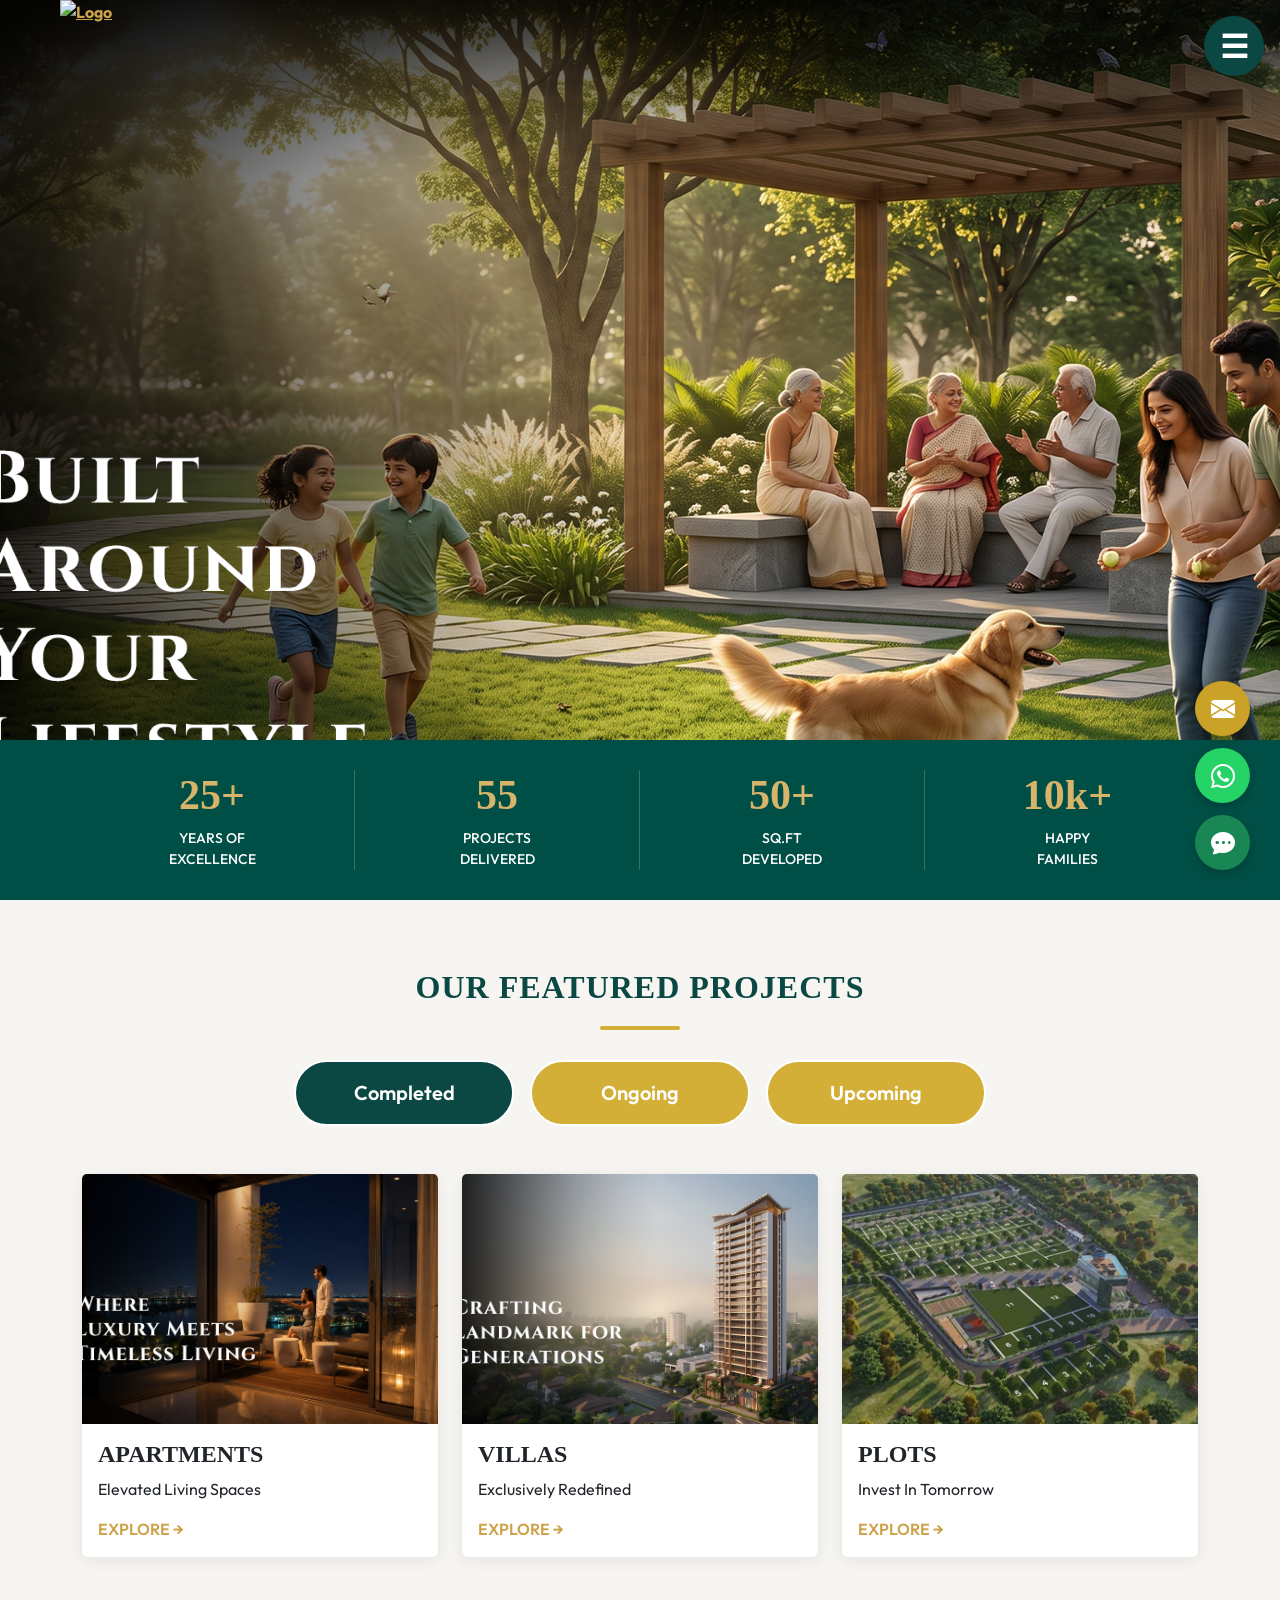
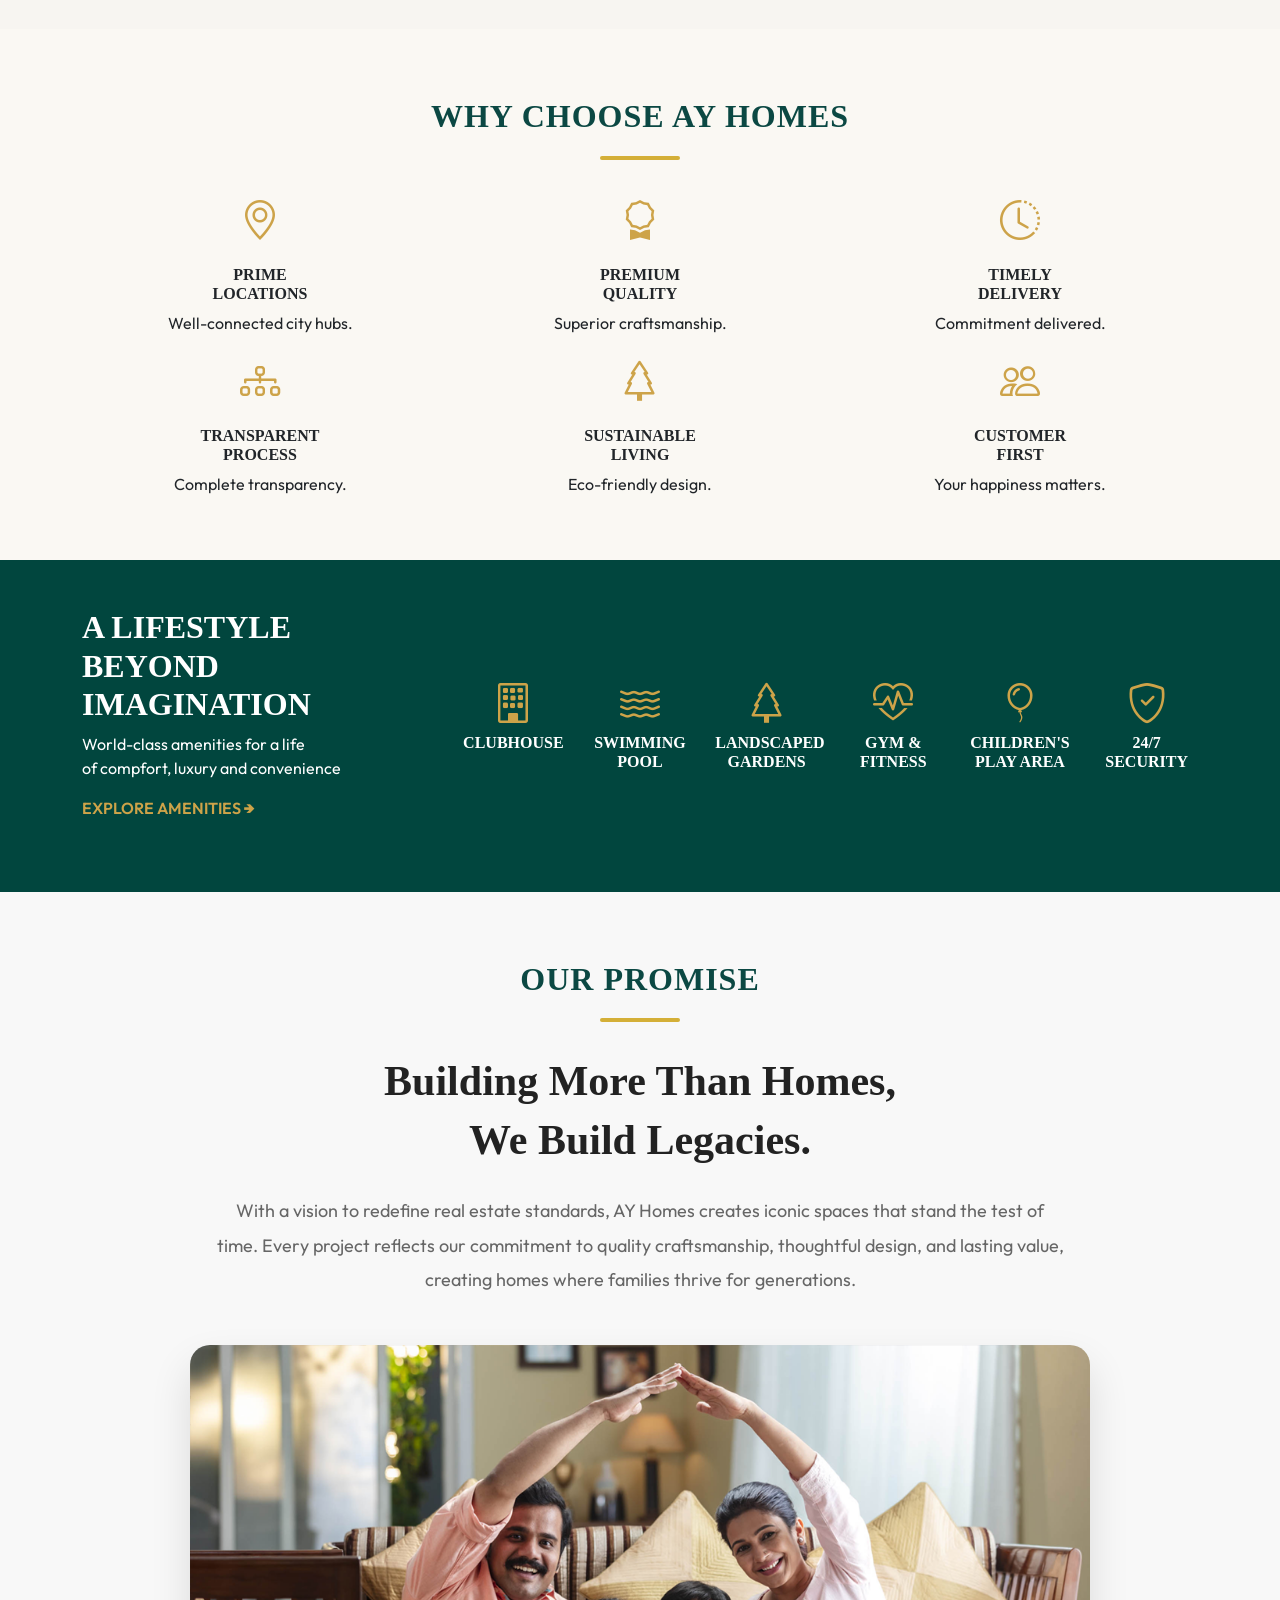
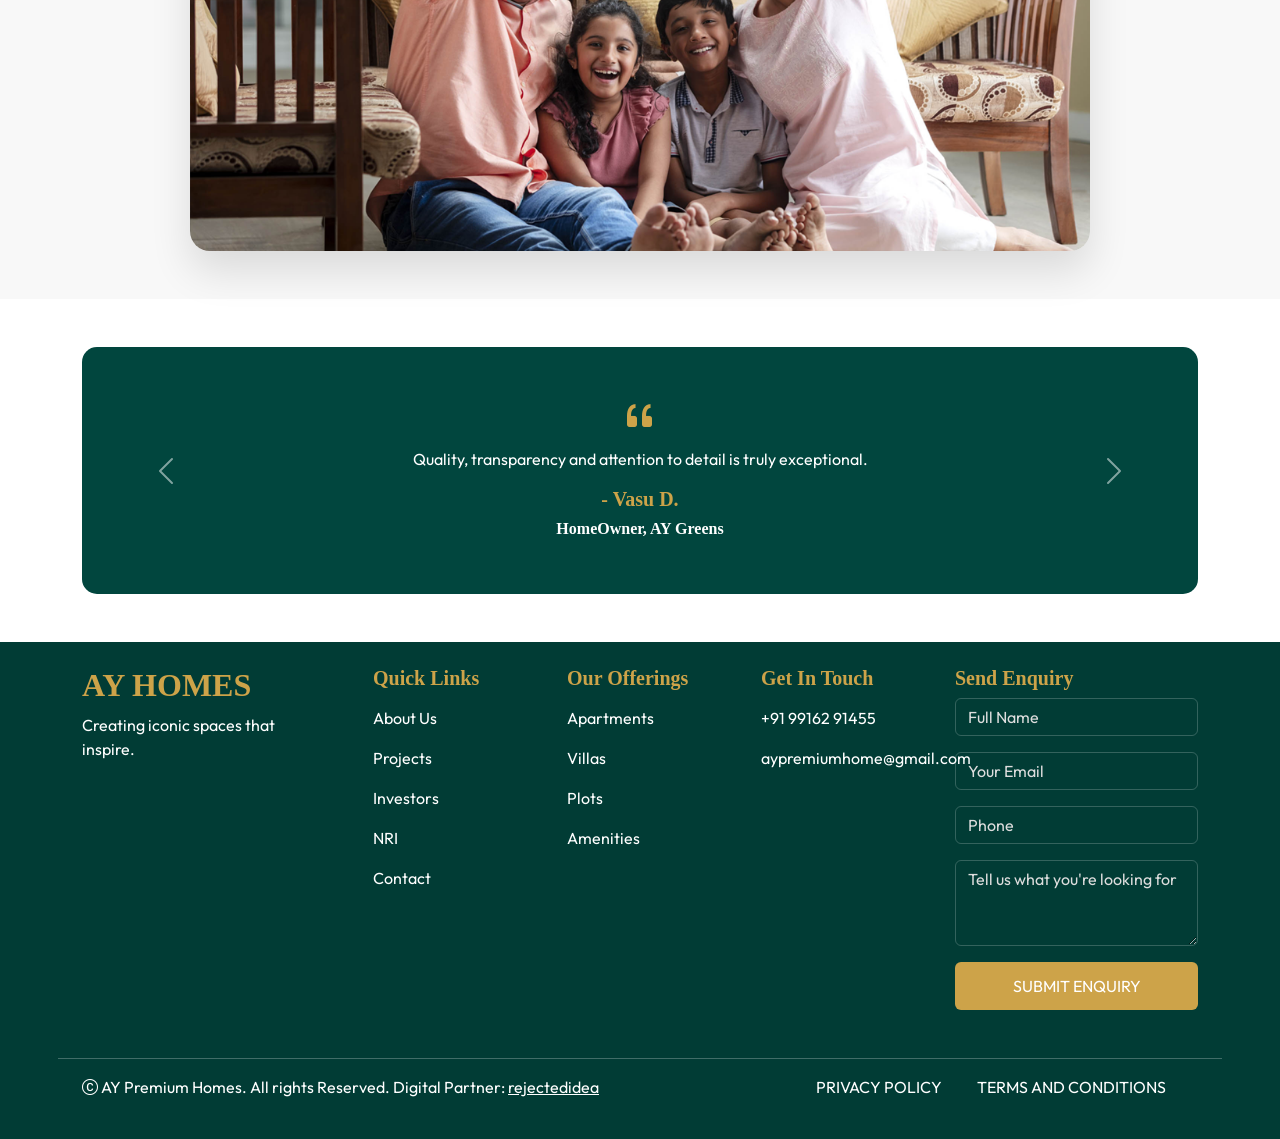
==== index.html @ 7924d399 "image has updated to all the page" ====
<!doctype html>
<html lang="en">

<head>
  <meta charset="UTF-8" />
  <meta name="viewport" content="width=device-width, initial-scale=1.0" />
  <title>Real Estate Landing Page</title>


  <!-- Google Font -->
  <link rel="preconnect" href="https://fonts.googleapis.com">
  <link rel="preconnect" href="https://fonts.gstatic.com" crossorigin>
  <link href="https://fonts.googleapis.com/css2?family=Outfit:wght@100..900&display=swap" rel="stylesheet">

  <link href="assets/css/bootstrap.min.css" rel="stylesheet" />
  <link rel="stylesheet" href="assets/font/bootstrap-icons.css" />
  <link rel="stylesheet" href="assets/font/bootstrap-icons.min.css" />
  <!-- // for animation on scroll -->
  <link rel="stylesheet" href="assets/css/aos.css">
  <!-- // for font awesome icons -->
  <link rel="stylesheet" href="assets/css/all.min.css">
  <link rel="stylesheet" href="styles/style.css" />
</head>

<body>
  <div id="header"></div>

  <!-- Hero Section -->
  <section class="hero-section" data-aos="zoom-out">
    <div class="overlay"></div>

    <div class="container position-relative">
      <div class="row align-items-center min-vh-100">
        <div class="col-lg-6 text-content pt-5 pt-lg-7 pb-5 pb-lg-7">
          <!-- <h1 data-aos="zoom-in" data-aos-delay="100">
            CRAFTING<br />
            LANDMARKS<br />
            FOR <span>GENERATIONS</span>
          </h1> -->
          <!-- <div class="gold-line" data-aos="zoom-in" data-aos-delay="200"></div>

          <p class="mt-4 fw-semibold" data-aos="zoom-in" data-aos-delay="200">
            Premium homes. Prime locations.<br />
            Thoughtful design. Timeless value.
          </p> -->

          <!-- <a href="./projects.html" class="btn explore-btn mt-3 mb-5" data-aos="zoom-in" data-aos-delay="300">
            EXPLORE PROJECTS <span class="fw-bolder"> → </span>
          </a> -->
        </div>

        <div class="col-lg-6"></div>
      </div>
    </div>

    <!-- Stats -->
    <div class="stats-bar">
      <div class="container">
        <div class="row text-center">
          <div class="col-md-3 stat-item">
            <h2 class="counter" data-target="25">0</h2>
            <p>YEARS OF <br />EXCELLENCE</p>
          </div>

          <div class="col-md-3 stat-item">
            <h2 class="counter" data-target="150">0</h2>
            <p>
              PROJECTS <br />
              DELIVERED
            </p>
          </div>

          <div class="col-md-3 stat-item">
            <h2 class="counter" data-target="50">0</h2>
            <p>
              SQ.FT <br />
              DEVELOPED
            </p>
          </div>

          <div class="col-md-3 stat-item">
            <h2 class="counter" data-target="10">0</h2>
            <p>
              HAPPY <br />
              FAMILIES
            </p>
          </div>
        </div>
      </div>
    </div>
  </section>

  <!-- Featured Projects -->

  <section class="py-5 discover-projects" data-aos="fade-up">
    <div class="container">
      <div class="text-center">
        <h2 class="section-title">OUR FEATURED PROJECTS</h2>
        <div class="title-line"></div>
        <!-- <a href="#" class="gold-link">VIEW ALL PROJECTS →</a> -->
      </div>

      <div class="row g-4">
        <div class="container my-4">
          <!-- Tab Buttons -->
          <ul class="nav nav-pills justify-content-center gap-3 mb-5">
            <li class="nav-item">
              <button class="nav-link active btn-lg px-5 py-3" data-bs-toggle="pill" data-bs-target="#completed">
                Completed
              </button>
            </li>

            <li class="nav-item">
              <button class="nav-link btn-lg px-5 py-3" data-bs-toggle="pill" data-bs-target="#ongoing">
                Ongoing
              </button>
            </li>

            <li class="nav-item">
              <button class="nav-link btn-lg px-5 py-3" data-bs-toggle="pill" data-bs-target="#upcoming">
                Upcoming
              </button>
            </li>
          </ul>

          <!-- Tab Content -->
          <div class="tab-content">
            <div class="tab-pane fade show active" id="completed">
              <div class="row g-4">
                <div class="col-lg-4">
                  <div class="card project-card h-100" data-aos="zoom-in">
                    <img src="./images/HomePageSection/Banner_1.png" class="card-img-top" />
                    <div class="card-body">
                      <h4>APARTMENTS</h4>
                      <p>Elevated Living Spaces</p>
                      <a href="./projects.html">EXPLORE →</a>
                    </div>
                  </div>
                </div>

                <div class="col-lg-4">
                  <div class="card project-card h-100" data-aos="zoom-in">
                    <img src="./images/HomePageSection/Banner_3.png" class="card-img-top" />
                    <div class="card-body">
                      <h4>VILLAS</h4>
                      <p>Exclusively Redefined</p>
                      <a href="./projects.html">EXPLORE →</a>
                    </div>
                  </div>
                </div>

                <div class="col-lg-4">
                  <div class="card project-card h-100" data-aos="zoom-in">
                    <img src="./images/HomePageSection/Plot Section.png" class="card-img-top" />
                    <div class="card-body">
                      <h4>PLOTS</h4>
                      <p>Invest In Tomorrow</p>
                      <a href="./projects.html">EXPLORE →</a>
                    </div>
                  </div>
                </div>
              </div>
            </div>

            <div class="tab-pane fade" id="ongoing">
              <div class="row g-4">
                <div class="col-lg-4">
                  <div class="card project-card h-100" data-aos="zoom-in">
                    <img src="./images/HomePageSection/Banner_1.png" class="card-img-top" />
                    <div class="card-body">
                      <h4>APARTMENTS</h4>
                      <p>Elevated Living Spaces</p>
                      <a href="#">EXPLORE →</a>
                    </div>
                  </div>
                </div>

                <div class="col-lg-4">
                  <div class="card project-card h-100" data-aos="zoom-in">
                    <img src="./images/HomePageSection/Banner_3.png" class="card-img-top" />
                    <div class="card-body">
                      <h4>VILLAS</h4>
                      <p>Exclusively Redefined</p>
                      <a href="#">EXPLORE →</a>
                    </div>
                  </div>
                </div>

                <div class="col-lg-4">
                  <div class="card project-card h-100" data-aos="zoom-in">
                    <img src="./images/HomePageSection/Plot Section.png" class="card-img-top" />
                    <div class="card-body">
                      <h4>PLOTS</h4>
                      <p>Invest In Tomorrow</p>
                      <a href="#">EXPLORE →</a>
                    </div>
                  </div>
                </div>
              </div>
            </div>

            <div class="tab-pane fade" id="upcoming">
              <div class="row g-4">
                <div class="col-lg-4">
                  <div class="card project-card h-100" data-aos="zoom-in">
                    <img src="./images/HomePageSection/Banner_1.png" class="card-img-top" />
                    <div class="card-body">
                      <h4>APARTMENTS</h4>
                      <p>Elevated Living Spaces</p>
                      <a href="#">EXPLORE →</a>
                    </div>
                  </div>
                </div>

                <div class="col-lg-4">
                  <div class="card project-card h-100" data-aos="zoom-in">
                    <img src="./images/HomePageSection/Banner_3.png" class="card-img-top" />
                    <div class="card-body">
                      <h4>VILLAS</h4>
                      <p>Exclusively Redefined</p>
                      <a href="#">EXPLORE →</a>
                    </div>
                  </div>
                </div>

                <div class="col-lg-4">
                  <div class="card project-card h-100" data-aos="zoom-in">
                    <img src="./images/HomePageSection/Plot Section.png" class="card-img-top" />
                    <div class="card-body">
                      <h4>PLOTS</h4>
                      <p>Invest In Tomorrow</p>
                      <a href="#">EXPLORE →</a>
                    </div>
                  </div>
                </div>
              </div>
            </div>
          </div>
        </div>
      </div>
    </div>
  </section>

  <!-- Why Choose -->

  <section class="why-section py-5" data-aos="fade-up">
    <div class="container">
      <h2 class="text-center section-title">WHY CHOOSE AY HOMES
        <!-- <span class="fw-bolder gold"> → </span> -->
        <!-- <span class="fw-bolder gold"> ← </span> -->
      </h2>
      <div class="title-line"></div>
      <div class="row text-center" data-aos="fade-up" data-aos-delay="100">
        <div class="col-lg-4 col-md-6 col-8">
          <i class="bi bi-geo-alt fs-1 gold"></i>
          <h6>
            PRIME <br />
            LOCATIONS
          </h6>
          <p>Well-connected city hubs.</p>
        </div>

        <div class="col-lg-4 col-md-6 col-8">
          <i class="bi bi-award fs-1 gold"></i>
          <h6>
            PREMIUM <br />
            QUALITY
          </h6>
          <p>Superior craftsmanship.</p>
        </div>

        <div class="col-lg-4 col-md-6 col-8">
          <i class="bi bi-clock-history fs-1 gold"></i>
          <h6>
            TIMELY <br />
            DELIVERY
          </h6>
          <p>Commitment delivered.</p>
        </div>


      </div>
      <div class="row text-center" data-aos="fade-up" data-aos-delay="200">
        <div class="col-lg-4 col-md-6 col-8">
          <i class="bi bi-diagram-3 fs-1 gold"></i>
          <h6>
            TRANSPARENT <br />
            PROCESS
          </h6>
          <p>Complete transparency.</p>
        </div>

        <div class="col-lg-4 col-md-6 col-8" data-aos="fade-up" data-aos-delay="400">
          <i class="bi bi-tree fs-1 gold"></i>
          <h6>
            SUSTAINABLE <br />
            LIVING
          </h6>
          <p>Eco-friendly design.</p>
        </div>

        <div class="col-lg-4 col-md-6 col-8" data-aos="fade-up" data-aos-delay="500">
          <i class="bi bi-people fs-1 gold"></i>
          <h6>
            CUSTOMER <br />
            FIRST
          </h6>
          <p>Your happiness matters.</p>
        </div>
      </div>
    </div>
  </section>

  <!-- Amenities -->

  <section class="amenities-section py-5">
    <div class="container">
      <div class="row align-items-center">
        <div class="col-lg-4 mb-4" data-aos="fade-right">
          <h2>
            A LIFESTYLE <br />
            BEYOND IMAGINATION
          </h2>
          <p>
            World-class amenities for a life <br />
            of compfort, luxury and convenience
          </p>
          <a class="gold-link">
            EXPLORE AMENITIES <span class="fw-bolder gold"> → </span></a>
        </div>

        <div class="col-lg-8">
          <div class="row text-center gy-4">
            <div class="col-md-2" data-aos="fade-up">
              <i class="bi bi-building fs-1 gold"></i>
              <h6>CLUBHOUSE</h6>
            </div>

            <div class="col-md-2" data-aos="fade-up" data-aos-delay="100">
              <i class="bi bi-water fs-1 gold"></i>
              <h6>
                SWIMMING <br />
                POOL
              </h6>
            </div>

            <div class="col-md-2" data-aos="fade-up" data-aos-delay="200">
              <i class="bi bi-tree fs-1 gold"></i>
              <h6>
                LANDSCAPED <br />
                GARDENS
              </h6>
            </div>

            <div class="col-md-2" data-aos="fade-up" data-aos-delay="300">
              <i class="bi bi-heart-pulse fs-1 gold"></i>
              <h6>
                GYM & <br />
                FITNESS
              </h6>
            </div>

            <div class="col-md-2" data-aos="fade-up" data-aos-delay="400">
              <i class="bi bi-balloon fs-1 gold"></i>
              <h6>
                CHILDREN'S <br />
                PLAY AREA
              </h6>
            </div>

            <div class="col-md-2" data-aos="fade-up" data-aos-delay="500">
              <i class="bi bi-shield-check fs-1 gold"></i>
              <h6>
                24/7 <br />
                SECURITY
              </h6>
            </div>
          </div>
        </div>
      </div>
    </div>
  </section>


  <!-- OUR PROMISE -->
  <section class="our-promise py-5">
    <div class="container">

      <!-- Content -->
      <div class="promise-content text-center mb-5" data-aos="fade-up">

        <h2 class="section-title ">OUR PROMISE</h2>
        <div class="title-line"></div>
        <h6 class="promise-subtitle">
          Building More Than Homes,<br>
          We Build Legacies.
        </h6>

        <p class="promise-text">
          With a vision to redefine real estate standards, AY Homes creates
          iconic spaces that stand the test of time. Every project reflects
          our commitment to quality craftsmanship, thoughtful design, and
          lasting value, creating homes where families thrive for generations.
        </p>

      </div>

      <!-- Image -->
      <div class="text-center" data-aos="zoom-in">
        <img src="./images/HomePageSection/Building Promise.png" alt="Our Promise" class="img-fluid promise-img">
      </div>
    </div>
  </section>

  <!-- Testimonial  -->

  <section class="testimonial-section py-5" data-aos="fade-up">
    <div class="container">
      <div id="testimonialCarousel" class="carousel slide" data-bs-ride="carousel">
        <div class="carousel-inner">
          <!-- Testimonial 1 -->
          <div class="carousel-item active" data-aos="fade-up" data-aos-delay="100">
            <div class="testimonial-card text-center">
              <div class="quote">
                <i class="bi bi-quote fs-1 gold"></i>
              </div>

              <p>
                Quality, transparency and attention to detail is truly
                exceptional.
              </p>

              <h5 class="logo">- Vasu D.</h5>
              <h6 class="pb-2">HomeOwner, AY Greens</h6>
            </div>
          </div>

          <!-- Testimonial 2 -->
          <div class="carousel-item" data-aos="fade-up" data-aos-delay="100">
            <div class="testimonial-card text-center">
              <div class="quote">
                <i class="bi bi-quote fs-1 gold"></i>
              </div>

              <p>
                Quality, transparency and attention to detail is truly
                exceptional.
              </p>

              <h5 class="logo">- Dev V.</h5>
              <h6 class="pb-2">HomeOwner, AY Greens</h6>
            </div>
          </div>

          <!-- Testimonial 3 -->
          <div class="carousel-item" data-aos="fade-up" data-aos-delay="200">
            <div class="testimonial-card text-center">
              <div class="quote">
                <i class="bi bi-quote fs-1 gold"></i>
              </div>

              <p>
                Quality, transparency and attention to detail is truly
                exceptional.
              </p>

              <h5 class="logo">- Ramesh S.</h5>
              <h6 class="pb-2">HomeOwner, AY Greens</h6>
            </div>
          </div>
        </div>

        <!-- Previous -->
        <button class="carousel-control-prev" type="button" data-bs-target="#testimonialCarousel" data-bs-slide="prev">
          <span class="carousel-control-prev-icon"></span>
        </button>

        <!-- Next -->
        <button class="carousel-control-next" type="button" data-bs-target="#testimonialCarousel" data-bs-slide="next">
          <span class="carousel-control-next-icon"></span>
        </button>
      </div>
    </div>
  </section>

  <div class="floating-buttons">
    <!-- Enquiry -->
    <a href="#enquiry" class="float-btn enquiry-btn enquiry-floating" title="Enquiry" data-bs-toggle="modal"
      data-bs-target="#enquiryModal">
      <i class="bi bi-envelope-fill"></i>
    </a>

    <!-- WhatsApp -->
    <a href="https://wa.me/919916291455" target="_blank" class="float-btn whatsapp-btn" title="WhatsApp">
      <i class="bi bi-whatsapp"></i>
    </a>

    <!-- Chatbot -->
    <a href="#" class="float-btn chatbot-btn" title="Chat">
      <i class="bi bi-chat-dots-fill"></i>
    </a>
  </div>

  <div id="footer"></div>

  <!-- enquiry modal -->

  <div class="modal fade" id="enquiryModal" tabindex="-1">
    <div class="modal-dialog modal-lg modal-dialog-centered">
      <div class="modal-content enquiry-modal">

        <button type="button" class="custom-close-btn" data-bs-dismiss="modal" aria-label="Close">
          <i class="bi bi-x-lg"></i>
        </button>
        <div class="row g-0">

          <!-- Left -->
          <div class="col-lg-5 enquiry-left">

            <span class="mini-title">AY HOMES</span>

            <h2>
              Let's Build
              <span>Your Dream Home</span>
            </h2>

            <p>
              Share your requirements and our property advisor
              will connect with you within 24 hours.
            </p>

            <img src="./images/ourPromise.png" class="img-fluid mt-4">

          </div>

          <!-- Right -->
          <div class="col-lg-7 p-5">

            <h3 class="mb-4">
              Schedule a Free Consultation
            </h3>

            <form id="contactForm">

              <div class="mb-3">
                <input type="text" class="form-control custom-input" id="name" placeholder="Full Name">
                <span id="nameError"></span>
              </div>

              <div class="mb-3">
                <input type="tel" class="form-control custom-input" id="phone" placeholder="Phone Number">
                 <span id="phoneError"></span>
              </div>

              <div class="mb-3">
                <input type="email" class="form-control custom-input" id="email" placeholder="Email Address">
                <span id="emailError"></span>
              </div>

              <div class="mb-4">
                <textarea class="form-control custom-input" rows="4" id="message"
                  placeholder="Tell us what you're looking for"></textarea>
                   <span id="messageError"></span>
              </div>

              <button type="submit" class="btn enquiry-btn w-100">
                SUBMIT ENQUIRY →
              </button>

            </form>

          </div>

        </div>

      </div>
    </div>
  </div>


  <!-- <div class="modal fade" id="enquiryModal" tabindex="-1">
    <div class="modal-dialog modal-dialog-centered">
      <div class="modal-content">
        <div class="modal-header">
          <h5 class="modal-title">Enquiry Now</h5>
          <button type="button" class="btn-close" data-bs-dismiss="modal"></button>
        </div>

        <div class="modal-body">
          <form>
            <div class="mb-3">
              <input type="text" class="form-control" placeholder="Your Name" required />
            </div>

            <div class="mb-3">
              <input type="tel" class="form-control" placeholder="Phone Number" required />
            </div>

            <div class="mb-3">
              <input type="email" class="form-control" placeholder="Email Address" />
            </div>

            <div class="mb-3">
              <textarea class="form-control" rows="4" placeholder="Message"></textarea>
            </div>

            <button type="submit" class="btn btn-warning w-100">
              Submit Enquiry
            </button>
          </form>
        </div>
      </div>
    </div>
  </div> -->
  <script src="./assets/js/email.min.js"></script>
  <script>
    emailjs.init({
            publicKey: "ZMs-kSlP03NOGmLoX"
        });
  </script>

  <script src="./js/index.js"></script>
  <script src="assets/js/aos.js"></script>
  <script>
    AOS.init({
      duration: 1200,
      easing: 'ease-in-out',
      once: false,
      mirror: true
    });
  </script>
  <script type="module" src="assets/js/countUp.min.js"></script>
  <script src="assets/js/bootstrap.bundle.min.js"></script>
</body>

</html>
---- styles/style.css ----
html {
    scroll-behavior: smooth;
}
* {
    margin: 0;
    padding: 0;
    box-sizing: border-box;
}

body {
    animation: pageLoad 1s ease-in-out;
    /* font-family: cinzel; */
    font-family: "Outfit", sans-serif;
    overflow-x: hidden;
}

h1, h2, h3, h4, h5, h6 {
    font-family: "Cinzel", serif;
    font-weight: 600;
}

/* fade up animation for full pages */

/* Fixed Transparent Header */
        .custom-header{
             position: fixed;
    top: 0;
    left: 0;
    width: 100%;
    z-index: 1055;

    display: flex;
    justify-content: space-between;
    align-items: center;

    padding: 0px 60px;
    background: linear-gradient(
        to bottom,
        rgba(0,0,0,0.45),
        rgba(0,0,0,0.15),
        transparent
    );

    transition: all .4s ease;

    /* Glass transparent background */
    /* background: rgba(11, 72, 67, 0.25);
    backdrop-filter: blur(10px);
    -webkit-backdrop-filter: blur(10px);

    border-bottom: 1px solid rgba(255,255,255,0.15);
    transition: all .3s ease; */
        }

        /* After Scrolling */
.custom-header.scrolled{
     background: rgba(11,72,67,.88);
    backdrop-filter: blur(12px);
     /* background: rgba(255,255,255,0.88);
    backdrop-filter: blur(12px); */
    -webkit-backdrop-filter: blur(12px);
    box-shadow: 0 10px 30px rgba(0,0,0,.08);
}

        /* Logo */
        .logo img{
             height: 120px;   /* Increase to 100px if needed */
    width: auto;
    display: block;
    filter: drop-shadow(0 4px 10px rgba(0,0,0,.45));
        }

/* nav button */
.offcanvas{
    background: #0B4843; 
    z-index: 1065 !important;
}
.menu-circle {
  width: 60px;
  height: 60px;
  border: none;
  border-radius: 50%;
  background: #0B4843;
  color: #fff;
  font-size: 32px;
  font-weight: bold;
  cursor: pointer;
  position: fixed;
  top: 20px;
  right: 20px;
  z-index: 2000; /* stays above offcanvas */
}

.custom-header.scrolled .menu-circle{
    background: rgba(255,255,255,.15);
    border: 2px solid #fff;
    color: #fff;
}

.custom-header.scrolled .menu-circle:hover{
    background: #0B4843;
    border-color: #0B4843;
}

/* .custom-header.scrolled .menu-circle{
    background: rgba(255,255,255,.2);
    color: #fff;
    border: 2px solid #fff;
} */

.menu-link {
  color: white;
  text-decoration: none;
  display: block;
  padding: 12px 0;
  font-size: 18px;
}

.menu-link:hover{
    color: #ffd700;
}

/* completed, ongoing tab buttons */
.nav-pills .nav-link {
    background: #d4af37;
    color: #fff;
    border-radius: 50px;
    border: 2px solid #fff;
    font-size: 20px;
    font-weight: 600;
    padding: 15px 40px;
    min-width: 220px;
    text-align: center;
    transition: all 0.3s ease;
}

.nav-pills .nav-link.active {
    background: #0B4843;
    color: #fff;
    border-color: #fff;
}

.nav-pills .nav-link:hover {
    background: #0B4843;
    color: #fff;
}

/* Navbar */
.custom-navbar {
    position: absolute;
    width: 100%;
    z-index: 1000;
    padding-top: 20px;
}

.navbar-nav .nav-link {
    color: #222;
    font-weight: 600;
    font-size: 14px;
    margin: 0 10px;
}

 .enquiry-btn {
    background: #caab3c;
    color: #fff;
    padding: 12px 24px;
    border-radius: 4px;
    font-weight: 600;
}

.enquiry-btn:hover {
    background: #c4912e;
    color: #fff;
} 

/* side enquiry button */

.floating-buttons{
    position: fixed;
    bottom: 30px;
    right: 30px;
    display: flex;
    flex-direction: column;
    gap: 12px;
    z-index: 9999;
}

.float-btn{
    width: 55px;
    height: 55px;
    border-radius: 50%;
    display: flex;
    align-items: center;
    justify-content: center;
    color: #fff;
    font-size: 24px;
    text-decoration: none;
    box-shadow: 0 4px 10px rgba(0,0,0,.2);
    transition: .3s;
}

.float-btn:hover{
    transform: scale(1.1);
    color: #fff;
}

.enquiry-btn{
    background: #ffc107;
}

.whatsapp-btn{
    background: #25D366;
}

.chatbot-btn{
    background: #198754;
}

/* Hero */
.hero-section {
    position: relative;
    min-height: 100vh;
    background: url('../images/HomePageSection/Banner.png') center center/cover no-repeat;
    overflow: hidden;
}

.hero-section::before{
    content: "";
    position: absolute;
    top: 0;
    left: 0;
    width: 100%;
    height: 180px;   /* Only darken the top part */

    background: linear-gradient(
        to bottom,
        rgba(0,0,0,0.65),
        rgba(0,0,0,0.35),
        rgba(0,0,0,0)
    );

    pointer-events: none;
    z-index: 1;
}

.hero-section  > *{
    position: relative;
    z-index: 2;
}

.contact-hero-section{
    position: relative;
    min-height: 100vh;
    background: url('../images/OtherPages/Contactus.png') center center/cover no-repeat;
}

.privacy-head{
    position: relative;
    min-height: 100vh;
    background: url('../images/privacy.jpg') center center/cover no-repeat;
}
.apartment-section {
    position: relative;
    min-height: 100vh;
    background: url('../images/globalLifesyle.png') center center/cover no-repeat;
    overflow: hidden;
}
/* why choose us section ends here */

.icon-box {
    width: 90px;
    height: 90px;
    margin: auto;
    border-radius: 50%;
    background: #f4b400;
    display: flex;
    align-items: center;
    justify-content: center;
    color: #fff;
}


.bg-grey {
    background-color: #f2f2f2;
}

.overlay {
    position: absolute;
    inset: 0;
    /* background:rgba(255,255,255,0.35); */
}

.text-content {
    z-index: 2;
}

.text-content h1 {
    font-size: 70px;
    line-height: 1.2;
    /* color: #111; */
    color:#084843;
    font-weight: 300;
}

.text-content span {
    color: #caab3c;
}

.text-content p {
    font-size: 18px;
    color: #444;
    line-height: 1.8;
}

.explore-btn {
    background: #005c50;
    color: #fff;
    padding: 14px 28px;
    border-radius: 4px;
    font-weight: 600;
}

.explore-btn span {
    color: #caab3c;
}

.explore-btn:hover {
    background: #084843;
    color: #fff;
}

/* Stats Bar */
.stats-bar {
    position: absolute;
    bottom: 0;
    width: 100%;
    background: #004f46;
    color: #d8b46b;
    padding: 30px 0;
}

.stat-item {
    border-right: 1px solid rgba(255, 255, 255, 0.2);
}

.why-section col-lg-2{
border-right: 1px solid #d8b46b;
}

.stat-item:last-child {
    border-right: none;
}

.stat-item h2 {
    font-size: 42px;
    font-weight: 700;
}

.stat-item p {
    color: #fff;
    margin: 0;
    font-size: 14px;
    font-weight: 500;
}

.gold-line {
    /* width: 150px; */
    height: 2px;
    background: linear-gradient(to right,
            transparent,
            #d4af37,
            transparent);
    margin: 20px 0;
}

/* //////////////////////////////////////////////////// */

.section-title {
    font-weight: 600;
    letter-spacing: 1px;

    margin-top:20px;
    /* font-size:48px; */
    /* font-weight:700; */
    color:#1C1C1C;
}
.discover-projects{
    background: #F7F5F1;
    padding: 100px 0;
}

/* Gold Line */

.title-line{
    width:80px;
    height:4px;
    background:#D4AF37;
    border-radius:20px;
    margin:20px auto 30px;
}

.gold {
    color: #cda349;
}

.gold-link {
    color: #cda349;
    text-decoration: none;
    font-weight: 600;
}

.project-card {
    border: none;
    box-shadow: 0 3px 15px rgba(0, 0, 0, .08);
}

.project-card img {
    height: 250px;
    object-fit: cover;
}

.project-card a {
    color: #cda349;
    text-decoration: none;
    font-weight: 600;
}

.why-section {
    background: #faf8f3;
}

.why-section h6 {
    margin-top: 15px;
    font-weight: 600;
}

.amenities-section {
    background: #01463e;
    color: #fff;
}

.btn-gold {
    background: #cda349;
    color: #fff;
    border: none;
    padding: 12px 30px;
}

.btn-gold:hover {
    background: #b48b36;
    color: #fff;
}

.testimonial-card {
    background: #01463e;
    color: #fff;
    padding: 40px;
    border-radius: 15px;
    height: 100%;
}

.footer-section {
    background: #013c35;
    color: #fff;
}

.footer-section .form-control {
    background: transparent;
    border: 1px solid rgba(255, 255, 255, .2);
    color: #fff;
}

.footer-section .form-control::placeholder {
    color: #ddd;
}

.list-unstyled li:last-child{
    margin-bottom: 0;
}

.quick-links a{
    color: #fff;
    text-decoration: none;
    transition: color 0.3s ease;
    display: block;
    padding: 8px 0;
}

.quick-links li a:hover {
    color: #b48b36 !important;
}

.logo {
    color: #cda349;
    font-weight: 700;
}

/* enquiry modal */

.enquiry-modal{
    border:none;
    border-radius:25px;
    overflow:hidden;
}

.enquiry-left{
    background:linear-gradient(135deg,#184d3d,#0b2b23);
    color:#fff;
    padding:50px;
    display:flex;
    flex-direction:column;
    justify-content:center;
}

.enquiry-left img{
    border-radius:15px;
}

.mini-title{
    color:#d6b56a;
    letter-spacing:3px;
    font-size:13px;
    text-transform:uppercase;
}

.enquiry-left h2{
    font-size:42px;
    margin:20px 0;
    line-height:1.2;
}

.enquiry-left span{
    color:#d6b56a;
}

.enquiry-left p{
    color:#d9d9d9;
    line-height:1.8;
}

.custom-input{
    border:none;
    border-bottom:2px solid #ddd;
    border-radius:0;
    padding:15px 5px;
    background:none;
    box-shadow:none;
}

.custom-input:focus{
    border-color:#c9a227;
    box-shadow:none;
}

.enquiry-btn{
    background:#c9a227;
    color:#fff;
    padding:15px;
    border-radius:50px;
    font-weight:600;
    transition:.4s;
}

.enquiry-btn:hover{
    background:#184d3d;
    color:#fff;
}
/* 
.custom-close{
    position:absolute;
    right:20px;
    top:20px;
    z-index:1000;
    background:#fff;
    border-radius:50%;
    padding:10px;
} */


/* .enquiry-floating{
    background: #ffc107;
    color: #fff;
    border-radius: 50%;
    display:flex;
    align-items:center;
    justify-content:center;
    font-size:24px;
    text-decoration:none;
    z-index:9999;
    box-shadow:0 5px 15px rgba(0,0,0,.2);
}

.enquiry-floating:hover{
    transform: scale(1.1);
    transition: .3s;
} */


@media(max-width:768px) {

    .section-title {
        font-size: 24px;
         /* font-size:34px; */
    }

    .project-card img {
        height: 220px;
    }

    .testimonial-card {
        margin-top: 20px;
    }

      .text-content h1 {
        font-size: 40px;
    }

    .stats-bar {
        position: relative;
    }

    .stat-item {
        border-right: none;
        border-bottom: 1px solid rgba(255, 255, 255, 0.15);
        padding: 15px 0;
    }

    .promise-subtitle{
        font-size:30px;
    }

    .promise-text{
        font-size:16px;
    }

    .promise-img{
        border-radius:15px;
    }

    /* // header  */
     .custom-header{
        padding:15px 20px;
    }

    .logo img{
        height:65px;
    }

    .menu-circle{
        width:55px;
        height:55px;
        font-size:24px;
    }
}

@media (min-width: 992px) {
    .pt-lg-7 {
        padding-top: 8rem !important;
    }

    .pb-lg-7 {
        padding-bottom: 8rem !important;
    }
     .hero-section {
        height: 900px; /* Desktop */
    }
}

/*=============================
        OUR PROMISE
==============================*/
.our-promise{
    background:#f8f8f8;
}

.promise-img{
    max-width:900px;
    width:100%;
    border-radius:20px;
    box-shadow:0 20px 40px rgba(0,0,0,0.12);
}

.promise-title{
    font-size:16px;
    font-weight:600;
    color:#b68d2d;
    letter-spacing:3px;
    text-transform:uppercase;
    margin-bottom:15px;
}

.promise-subtitle{
    font-size:42px;
    font-weight:600;
    color:#222;
    line-height:1.4;
    margin-bottom:25px;
}

.promise-text{
    max-width:850px;
    margin:0 auto;
    font-size:18px;
    line-height:1.9;
    color:#666;
}

/* // contact section */
.contact-section{
    background:#f8f9fa;
}

.contact-section h2{
    color:#0B4843;
}

.contact-item{
    align-items:flex-start;
    gap:20px;
}

.contact-icon{
    width:55px;
    height:55px;
    background:#0B4843;
    color:#fff;
    border-radius:50%;
    display:flex;
    align-items:center;
    justify-content:center;
    font-size:20px;
    flex-shrink:0;
}

.contact-item h5{
    color:#0B4843;
    margin-bottom:6px;
    font-family:'Cinzel', serif;
}

.contact-item p,
.contact-item a{
    color:#666;
    text-decoration:none;
}

.contact-item a:hover{
    color:#B48B36;
}

.social-icons{
    display:flex;
    gap:15px;
}

.social-icons a{
    width:45px;
    height:45px;
    background:#0B4843;
    color:#fff;
    border-radius:50%;
    display:flex;
    justify-content:center;
    align-items:center;
    text-decoration:none;
    transition:0.3s;
}

.social-icons a:hover{
    background:#B48B36;
    color:#fff;
    transform:translateY(-3px);
}

.map-wrapper{
    overflow:hidden;
    border-radius:15px;
    box-shadow:0 12px 35px rgba(0,0,0,0.12);
}

.map-wrapper iframe{
    display:block;
}
/* // contact section  ends here*/

.custom-close-btn{
    position:absolute;
    top:20px;
    right:20px;
    width:42px;
    height:42px;
    border:none;
    border-radius:50%;
    background:#0B4843;
    color:#fff;

    display:flex;
    align-items:center;
    justify-content:center;

    z-index:1056;
    transition:.3s;
}

.custom-close-btn:hover{
    background:#083732;
    transform:rotate(90deg);
}

.custom-close-btn i{
    font-size:18px;
    line-height:1;
}

/* /privacy / */

/* .privacy-section{
    background:#f8f9fa;
} */

.section-subtitle{
    display:inline-block;
    color:#b48b36;
    font-weight:600;
    text-transform:uppercase;
    letter-spacing:2px;
    margin-bottom:10px;
}

.section-title{
    color:#0B4843;
    font-weight:700;
    margin-bottom:15px;
}

.section-description{
    /* max-width:760px; */
    margin:auto;
    color:#666;
    font-size:17px;
    line-height:1.8;
}
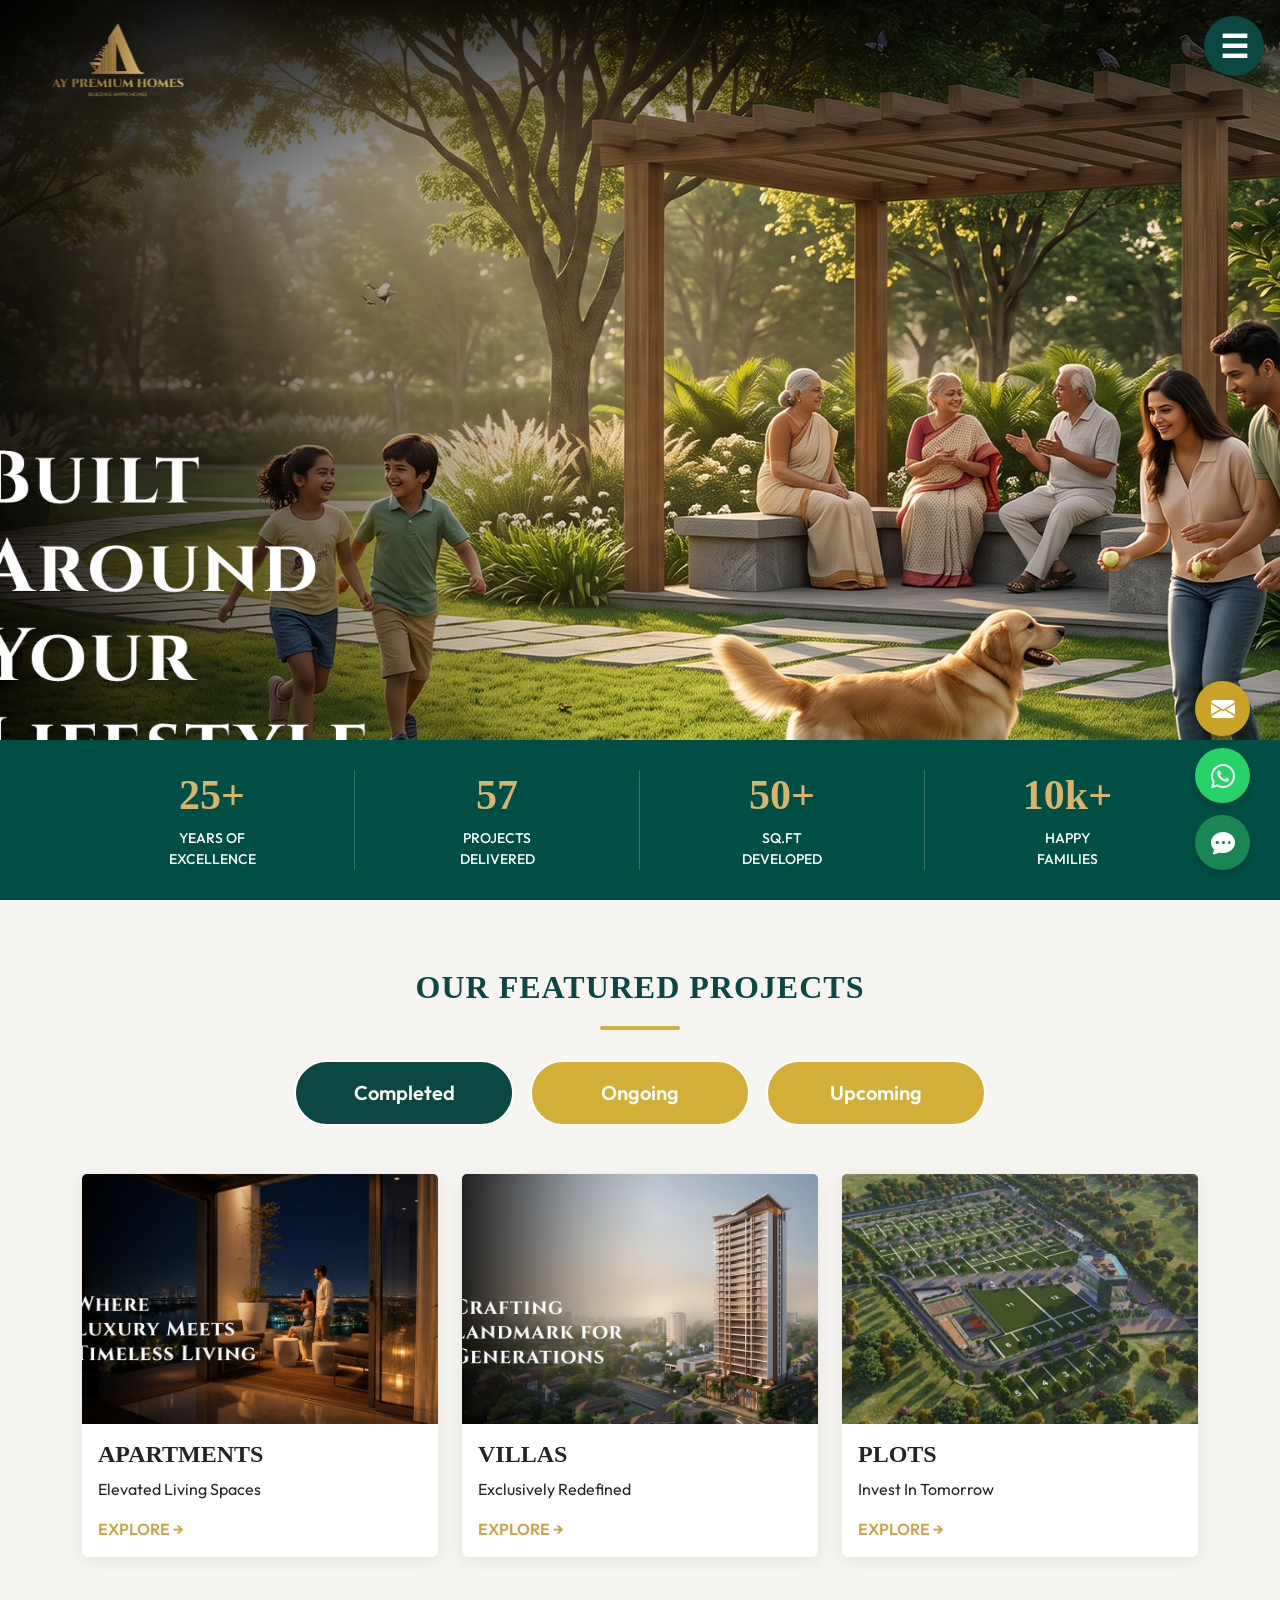
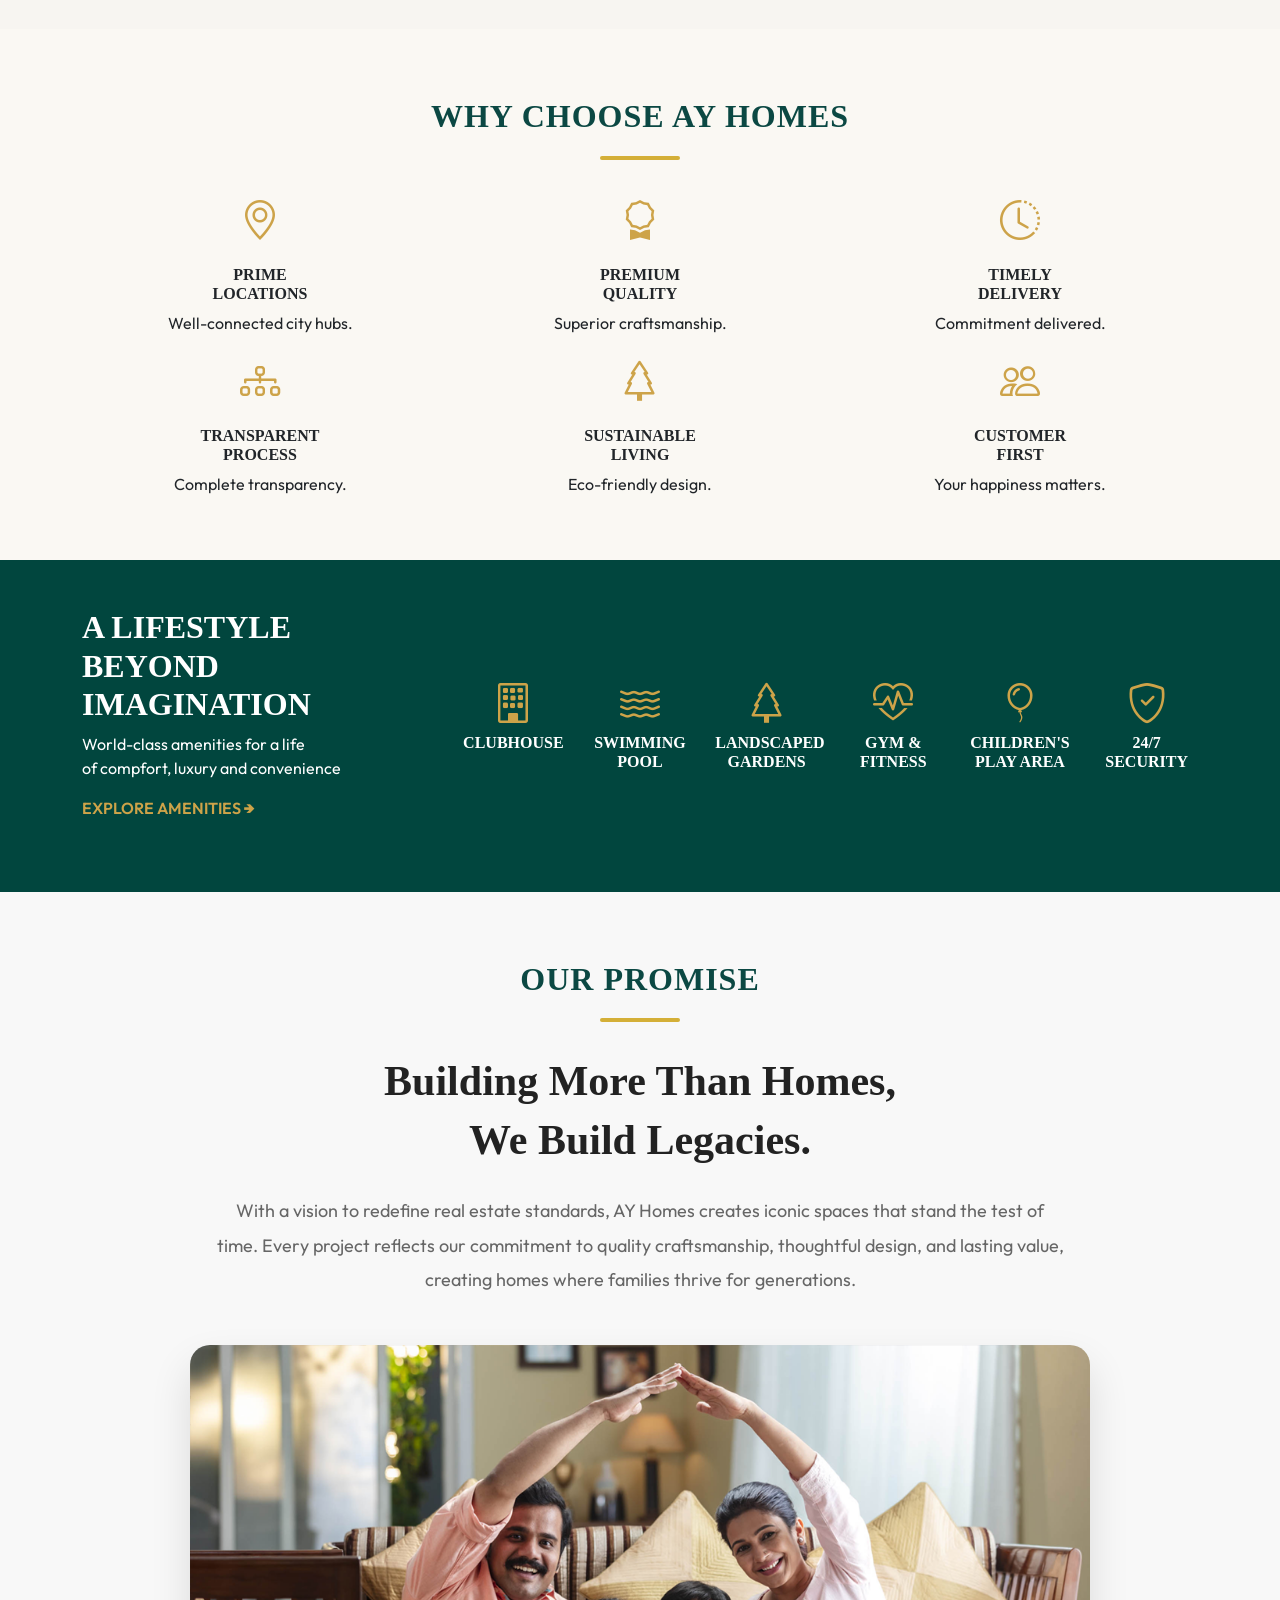
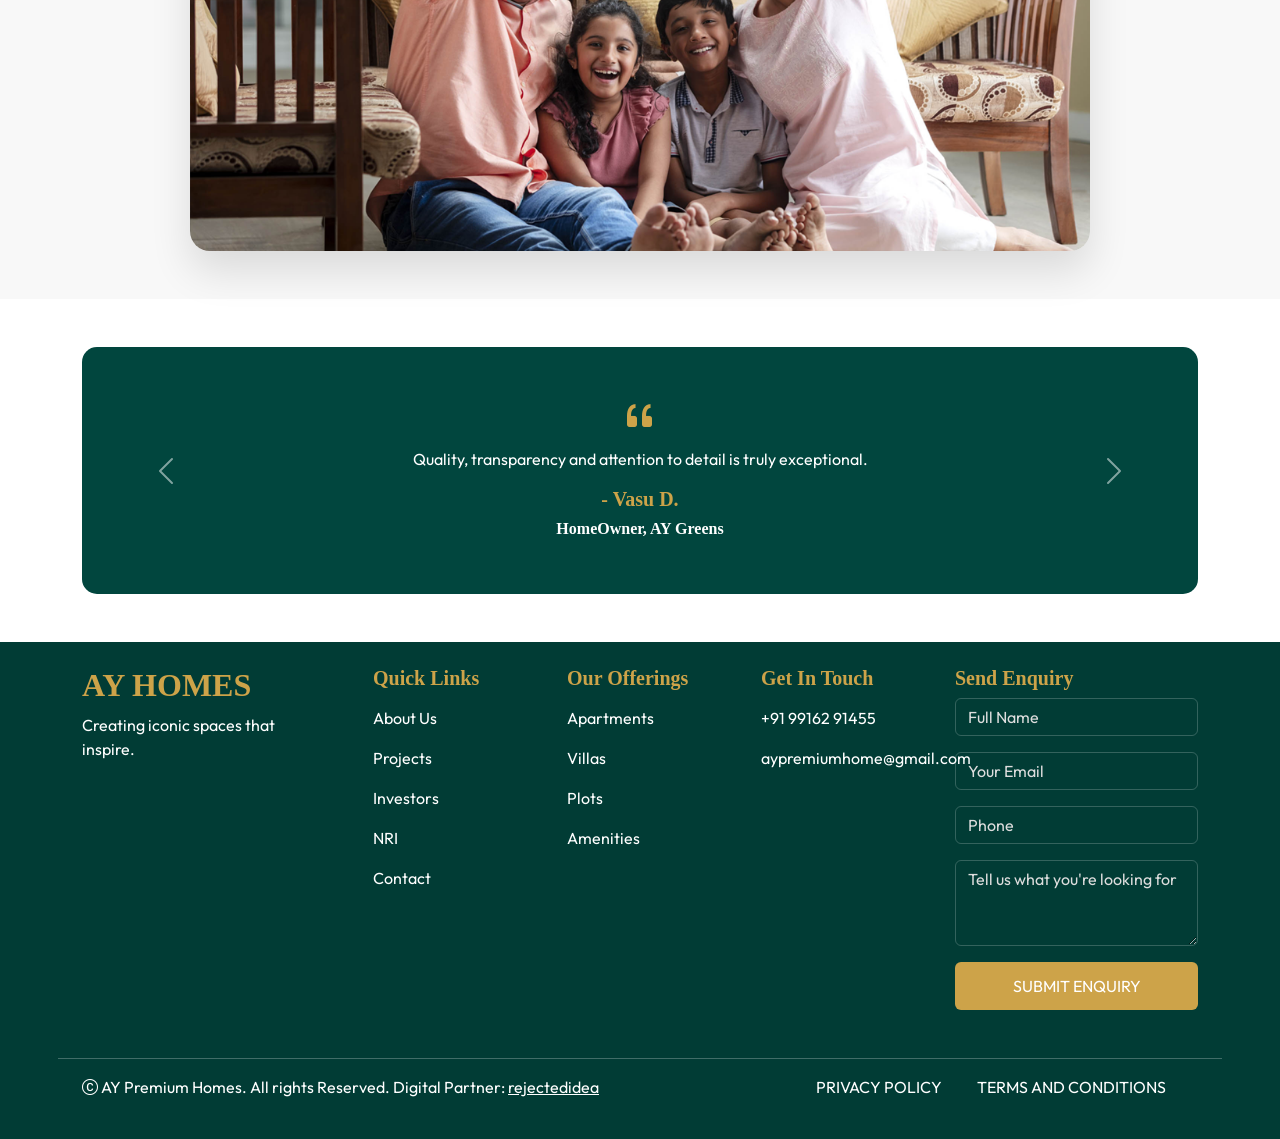
==== commit 6fe9acdb: "validation has updated" ====
--- a/index.html
+++ b/index.html
@@ -544,23 +544,23 @@
 
               <div class="mb-3">
                 <input type="text" class="form-control custom-input" id="name" placeholder="Full Name">
-                <span id="nameError"></span>
+                <span class="text-danger" id="nameError"></span>
               </div>
 
               <div class="mb-3">
-                <input type="tel" class="form-control custom-input" id="phone" placeholder="Phone Number">
-                 <span id="phoneError"></span>
+                <input type="tel" class="form-control custom-input" id="phone" placeholder="Phone Number" maxlength="10">
+                 <span class="text-danger" id="phoneError"></span>
               </div>
 
               <div class="mb-3">
                 <input type="email" class="form-control custom-input" id="email" placeholder="Email Address">
-                <span id="emailError"></span>
+                <span class="text-danger" id="emailError"></span>
               </div>
 
               <div class="mb-4">
                 <textarea class="form-control custom-input" rows="4" id="message"
                   placeholder="Tell us what you're looking for"></textarea>
-                   <span id="messageError"></span>
+                   <span class="text-danger" id="messageError"></span>
               </div>
 
               <button type="submit" class="btn enquiry-btn w-100">
--- a/styles/style.css
+++ b/styles/style.css
@@ -1,86 +1,93 @@
 html {
-    scroll-behavior: smooth;
+  scroll-behavior: smooth;
 }
 * {
-    margin: 0;
-    padding: 0;
-    box-sizing: border-box;
+  margin: 0;
+  padding: 0;
+  box-sizing: border-box;
 }
 
 body {
-    animation: pageLoad 1s ease-in-out;
-    /* font-family: cinzel; */
-    font-family: "Outfit", sans-serif;
-    overflow-x: hidden;
-}
-
-h1, h2, h3, h4, h5, h6 {
-    font-family: "Cinzel", serif;
-    font-weight: 600;
+  animation: pageLoad 1s ease-in-out;
+  /* font-family: cinzel; */
+  font-family: "Outfit", sans-serif;
+  overflow-x: hidden;
+}
+
+h1,
+h2,
+h3,
+h4,
+h5,
+h6 {
+  font-family: "Cinzel", serif;
+  font-weight: 600;
 }
 
 /* fade up animation for full pages */
 
 /* Fixed Transparent Header */
-        .custom-header{
-             position: fixed;
-    top: 0;
-    left: 0;
-    width: 100%;
-    z-index: 1055;
-
-    display: flex;
-    justify-content: space-between;
-    align-items: center;
-
-    padding: 0px 60px;
-    background: linear-gradient(
-        to bottom,
-        rgba(0,0,0,0.45),
-        rgba(0,0,0,0.15),
-        transparent
-    );
-
-    transition: all .4s ease;
-
-    /* Glass transparent background */
-    /* background: rgba(11, 72, 67, 0.25);
+.custom-header {
+  position: fixed;
+  top: 0;
+  left: 0;
+  width: 100%;
+  z-index: 1055;
+
+  display: flex;
+  justify-content: space-between;
+  align-items: center;
+
+  padding: 0px 60px;
+  background: linear-gradient(
+    to bottom,
+    rgba(0, 0, 0, 0.45),
+    rgba(0, 0, 0, 0.15),
+    transparent
+  );
+
+  transition: all 0.4s ease;
+
+  /* Glass transparent background */
+  /* background: rgba(11, 72, 67, 0.25);
     backdrop-filter: blur(10px);
     -webkit-backdrop-filter: blur(10px);
 
     border-bottom: 1px solid rgba(255,255,255,0.15);
     transition: all .3s ease; */
-        }
-
-        /* After Scrolling */
-.custom-header.scrolled{
-     background: rgba(11,72,67,.88);
-    backdrop-filter: blur(12px);
-     /* background: rgba(255,255,255,0.88);
+}
+
+/* After Scrolling */
+.custom-header.scrolled {
+  background: rgba(11, 72, 67, 0.88);
+  backdrop-filter: blur(12px);
+  /* background: rgba(255,255,255,0.88);
     backdrop-filter: blur(12px); */
-    -webkit-backdrop-filter: blur(12px);
-    box-shadow: 0 10px 30px rgba(0,0,0,.08);
-}
-
-        /* Logo */
-        .logo img{
-             height: 120px;   /* Increase to 100px if needed */
-    width: auto;
-    display: block;
-    filter: drop-shadow(0 4px 10px rgba(0,0,0,.45));
-        }
+  -webkit-backdrop-filter: blur(12px);
+  box-shadow: 0 10px 30px rgba(0, 0, 0, 0.08);
+}
+
+/* Logo */
+.logo img {
+  height: 120px; /* Increase to 100px if needed */
+  width: auto;
+  display: block;
+  filter: drop-shadow(0 4px 10px rgba(0, 0, 0, 0.45));
+  transform: scale(1.5); /* 30% bigger */
+  transform-origin: center;
+}
 
 /* nav button */
-.offcanvas{
-    background: #0B4843; 
-    z-index: 1065 !important;
+.offcanvas {
+  background: #0b4843;
+  z-index: 1065 !important;
 }
 .menu-circle {
   width: 60px;
   height: 60px;
   border: none;
   border-radius: 50%;
-  background: #0B4843;
+  background: #0b4843;
   color: #fff;
   font-size: 32px;
   font-weight: bold;
@@ -91,15 +98,15 @@
   z-index: 2000; /* stays above offcanvas */
 }
 
-.custom-header.scrolled .menu-circle{
-    background: rgba(255,255,255,.15);
-    border: 2px solid #fff;
-    color: #fff;
-}
-
-.custom-header.scrolled .menu-circle:hover{
-    background: #0B4843;
-    border-color: #0B4843;
+.custom-header.scrolled .menu-circle {
+  background: rgba(255, 255, 255, 0.15);
+  border: 2px solid #fff;
+  color: #fff;
+}
+
+.custom-header.scrolled .menu-circle:hover {
+  background: #0b4843;
+  border-color: #0b4843;
 }
 
 /* .custom-header.scrolled .menu-circle{
@@ -116,454 +123,452 @@
   font-size: 18px;
 }
 
-.menu-link:hover{
-    color: #ffd700;
+.menu-link:hover {
+  color: #ffd700;
 }
 
 /* completed, ongoing tab buttons */
 .nav-pills .nav-link {
-    background: #d4af37;
-    color: #fff;
-    border-radius: 50px;
-    border: 2px solid #fff;
-    font-size: 20px;
-    font-weight: 600;
-    padding: 15px 40px;
-    min-width: 220px;
-    text-align: center;
-    transition: all 0.3s ease;
+  background: #d4af37;
+  color: #fff;
+  border-radius: 50px;
+  border: 2px solid #fff;
+  font-size: 20px;
+  font-weight: 600;
+  padding: 15px 40px;
+  min-width: 220px;
+  text-align: center;
+  transition: all 0.3s ease;
 }
 
 .nav-pills .nav-link.active {
-    background: #0B4843;
-    color: #fff;
-    border-color: #fff;
+  background: #0b4843;
+  color: #fff;
+  border-color: #fff;
 }
 
 .nav-pills .nav-link:hover {
-    background: #0B4843;
-    color: #fff;
+  background: #0b4843;
+  color: #fff;
 }
 
 /* Navbar */
 .custom-navbar {
-    position: absolute;
-    width: 100%;
-    z-index: 1000;
-    padding-top: 20px;
+  position: absolute;
+  width: 100%;
+  z-index: 1000;
+  padding-top: 20px;
 }
 
 .navbar-nav .nav-link {
-    color: #222;
-    font-weight: 600;
-    font-size: 14px;
-    margin: 0 10px;
-}
-
- .enquiry-btn {
-    background: #caab3c;
-    color: #fff;
-    padding: 12px 24px;
-    border-radius: 4px;
-    font-weight: 600;
+  color: #222;
+  font-weight: 600;
+  font-size: 14px;
+  margin: 0 10px;
+}
+
+.enquiry-btn {
+  background: #caab3c;
+  color: #fff;
+  padding: 12px 24px;
+  border-radius: 4px;
+  font-weight: 600;
 }
 
 .enquiry-btn:hover {
-    background: #c4912e;
-    color: #fff;
-} 
+  background: #c4912e;
+  color: #fff;
+}
 
 /* side enquiry button */
 
-.floating-buttons{
-    position: fixed;
-    bottom: 30px;
-    right: 30px;
-    display: flex;
-    flex-direction: column;
-    gap: 12px;
-    z-index: 9999;
-}
-
-.float-btn{
-    width: 55px;
-    height: 55px;
-    border-radius: 50%;
-    display: flex;
-    align-items: center;
-    justify-content: center;
-    color: #fff;
-    font-size: 24px;
-    text-decoration: none;
-    box-shadow: 0 4px 10px rgba(0,0,0,.2);
-    transition: .3s;
-}
-
-.float-btn:hover{
-    transform: scale(1.1);
-    color: #fff;
-}
-
-.enquiry-btn{
-    background: #ffc107;
-}
-
-.whatsapp-btn{
-    background: #25D366;
-}
-
-.chatbot-btn{
-    background: #198754;
+.floating-buttons {
+  position: fixed;
+  bottom: 30px;
+  right: 30px;
+  display: flex;
+  flex-direction: column;
+  gap: 12px;
+  z-index: 9999;
+}
+
+.float-btn {
+  width: 55px;
+  height: 55px;
+  border-radius: 50%;
+  display: flex;
+  align-items: center;
+  justify-content: center;
+  color: #fff;
+  font-size: 24px;
+  text-decoration: none;
+  box-shadow: 0 4px 10px rgba(0, 0, 0, 0.2);
+  transition: 0.3s;
+}
+
+.float-btn:hover {
+  transform: scale(1.1);
+  color: #fff;
+}
+
+.enquiry-btn {
+  background: #ffc107;
+}
+
+.whatsapp-btn {
+  background: #25d366;
+}
+
+.chatbot-btn {
+  background: #198754;
 }
 
 /* Hero */
 .hero-section {
-    position: relative;
-    min-height: 100vh;
-    background: url('../images/HomePageSection/Banner.png') center center/cover no-repeat;
-    overflow: hidden;
-}
-
-.hero-section::before{
-    content: "";
-    position: absolute;
-    top: 0;
-    left: 0;
-    width: 100%;
-    height: 180px;   /* Only darken the top part */
-
-    background: linear-gradient(
-        to bottom,
-        rgba(0,0,0,0.65),
-        rgba(0,0,0,0.35),
-        rgba(0,0,0,0)
-    );
-
-    pointer-events: none;
-    z-index: 1;
-}
-
-.hero-section  > *{
-    position: relative;
-    z-index: 2;
-}
-
-.contact-hero-section{
-    position: relative;
-    min-height: 100vh;
-    background: url('../images/OtherPages/Contactus.png') center center/cover no-repeat;
-}
-
-.privacy-head{
-    position: relative;
-    min-height: 100vh;
-    background: url('../images/privacy.jpg') center center/cover no-repeat;
+  position: relative;
+  min-height: 100vh;
+  background: url("../images/HomePageSection/Banner.png") center center/cover
+    no-repeat;
+  overflow: hidden;
+}
+
+.hero-section::before {
+  content: "";
+  position: absolute;
+  top: 0;
+  left: 0;
+  width: 100%;
+  height: 180px; /* Only darken the top part */
+
+  background: linear-gradient(
+    to bottom,
+    rgba(0, 0, 0, 0.65),
+    rgba(0, 0, 0, 0.35),
+    rgba(0, 0, 0, 0)
+  );
+
+  pointer-events: none;
+  z-index: 1;
+}
+
+.hero-section > * {
+  position: relative;
+  z-index: 2;
+}
+
+.contact-hero-section {
+  position: relative;
+  min-height: 100vh;
+  background: url("../images/OtherPages/Contactus.png") center center/cover
+    no-repeat;
+}
+
+.privacy-head {
+  position: relative;
+  min-height: 100vh;
+  background: url("../images/privacy.jpg") center center/cover no-repeat;
 }
 .apartment-section {
-    position: relative;
-    min-height: 100vh;
-    background: url('../images/globalLifesyle.png') center center/cover no-repeat;
-    overflow: hidden;
+  position: relative;
+  min-height: 100vh;
+  background: url("../images/globalLifesyle.png") center center/cover no-repeat;
+  overflow: hidden;
 }
 /* why choose us section ends here */
 
 .icon-box {
-    width: 90px;
-    height: 90px;
-    margin: auto;
-    border-radius: 50%;
-    background: #f4b400;
-    display: flex;
-    align-items: center;
-    justify-content: center;
-    color: #fff;
-}
-
+  width: 90px;
+  height: 90px;
+  margin: auto;
+  border-radius: 50%;
+  background: #f4b400;
+  display: flex;
+  align-items: center;
+  justify-content: center;
+  color: #fff;
+}
 
 .bg-grey {
-    background-color: #f2f2f2;
+  background-color: #f2f2f2;
 }
 
 .overlay {
-    position: absolute;
-    inset: 0;
-    /* background:rgba(255,255,255,0.35); */
+  position: absolute;
+  inset: 0;
+  /* background:rgba(255,255,255,0.35); */
 }
 
 .text-content {
-    z-index: 2;
+  z-index: 2;
 }
 
 .text-content h1 {
-    font-size: 70px;
-    line-height: 1.2;
-    /* color: #111; */
-    color:#084843;
-    font-weight: 300;
+  font-size: 70px;
+  line-height: 1.2;
+  /* color: #111; */
+  color: #084843;
+  font-weight: 300;
 }
 
 .text-content span {
-    color: #caab3c;
+  color: #caab3c;
 }
 
 .text-content p {
-    font-size: 18px;
-    color: #444;
-    line-height: 1.8;
+  font-size: 18px;
+  color: #444;
+  line-height: 1.8;
 }
 
 .explore-btn {
-    background: #005c50;
-    color: #fff;
-    padding: 14px 28px;
-    border-radius: 4px;
-    font-weight: 600;
+  background: #005c50;
+  color: #fff;
+  padding: 14px 28px;
+  border-radius: 4px;
+  font-weight: 600;
 }
 
 .explore-btn span {
-    color: #caab3c;
+  color: #caab3c;
 }
 
 .explore-btn:hover {
-    background: #084843;
-    color: #fff;
+  background: #084843;
+  color: #fff;
 }
 
 /* Stats Bar */
 .stats-bar {
-    position: absolute;
-    bottom: 0;
-    width: 100%;
-    background: #004f46;
-    color: #d8b46b;
-    padding: 30px 0;
+  position: absolute;
+  bottom: 0;
+  width: 100%;
+  background: #004f46;
+  color: #d8b46b;
+  padding: 30px 0;
 }
 
 .stat-item {
-    border-right: 1px solid rgba(255, 255, 255, 0.2);
-}
-
-.why-section col-lg-2{
-border-right: 1px solid #d8b46b;
+  border-right: 1px solid rgba(255, 255, 255, 0.2);
+}
+
+.why-section col-lg-2 {
+  border-right: 1px solid #d8b46b;
 }
 
 .stat-item:last-child {
-    border-right: none;
+  border-right: none;
 }
 
 .stat-item h2 {
-    font-size: 42px;
-    font-weight: 700;
+  font-size: 42px;
+  font-weight: 700;
 }
 
 .stat-item p {
-    color: #fff;
-    margin: 0;
-    font-size: 14px;
-    font-weight: 500;
+  color: #fff;
+  margin: 0;
+  font-size: 14px;
+  font-weight: 500;
 }
 
 .gold-line {
-    /* width: 150px; */
-    height: 2px;
-    background: linear-gradient(to right,
-            transparent,
-            #d4af37,
-            transparent);
-    margin: 20px 0;
+  /* width: 150px; */
+  height: 2px;
+  background: linear-gradient(to right, transparent, #d4af37, transparent);
+  margin: 20px 0;
 }
 
 /* //////////////////////////////////////////////////// */
 
 .section-title {
-    font-weight: 600;
-    letter-spacing: 1px;
-
-    margin-top:20px;
-    /* font-size:48px; */
-    /* font-weight:700; */
-    color:#1C1C1C;
-}
-.discover-projects{
-    background: #F7F5F1;
-    padding: 100px 0;
+  font-weight: 600;
+  letter-spacing: 1px;
+
+  margin-top: 20px;
+  /* font-size:48px; */
+  /* font-weight:700; */
+  color: #1c1c1c;
+}
+.discover-projects {
+  background: #f7f5f1;
+  padding: 100px 0;
 }
 
 /* Gold Line */
 
-.title-line{
-    width:80px;
-    height:4px;
-    background:#D4AF37;
-    border-radius:20px;
-    margin:20px auto 30px;
+.title-line {
+  width: 80px;
+  height: 4px;
+  background: #d4af37;
+  border-radius: 20px;
+  margin: 20px auto 30px;
 }
 
 .gold {
-    color: #cda349;
+  color: #cda349;
 }
 
 .gold-link {
-    color: #cda349;
-    text-decoration: none;
-    font-weight: 600;
+  color: #cda349;
+  text-decoration: none;
+  font-weight: 600;
 }
 
 .project-card {
-    border: none;
-    box-shadow: 0 3px 15px rgba(0, 0, 0, .08);
+  border: none;
+  box-shadow: 0 3px 15px rgba(0, 0, 0, 0.08);
 }
 
 .project-card img {
-    height: 250px;
-    object-fit: cover;
+  height: 250px;
+  object-fit: cover;
 }
 
 .project-card a {
-    color: #cda349;
-    text-decoration: none;
-    font-weight: 600;
+  color: #cda349;
+  text-decoration: none;
+  font-weight: 600;
 }
 
 .why-section {
-    background: #faf8f3;
+  background: #faf8f3;
 }
 
 .why-section h6 {
-    margin-top: 15px;
-    font-weight: 600;
+  margin-top: 15px;
+  font-weight: 600;
 }
 
 .amenities-section {
-    background: #01463e;
-    color: #fff;
+  background: #01463e;
+  color: #fff;
 }
 
 .btn-gold {
-    background: #cda349;
-    color: #fff;
-    border: none;
-    padding: 12px 30px;
+  background: #cda349;
+  color: #fff;
+  border: none;
+  padding: 12px 30px;
 }
 
 .btn-gold:hover {
-    background: #b48b36;
-    color: #fff;
+  background: #b48b36;
+  color: #fff;
 }
 
 .testimonial-card {
-    background: #01463e;
-    color: #fff;
-    padding: 40px;
-    border-radius: 15px;
-    height: 100%;
+  background: #01463e;
+  color: #fff;
+  padding: 40px;
+  border-radius: 15px;
+  height: 100%;
 }
 
 .footer-section {
-    background: #013c35;
-    color: #fff;
+  background: #013c35;
+  color: #fff;
 }
 
 .footer-section .form-control {
-    background: transparent;
-    border: 1px solid rgba(255, 255, 255, .2);
-    color: #fff;
+  background: transparent;
+  border: 1px solid rgba(255, 255, 255, 0.2);
+  color: #fff;
 }
 
 .footer-section .form-control::placeholder {
-    color: #ddd;
-}
-
-.list-unstyled li:last-child{
-    margin-bottom: 0;
-}
-
-.quick-links a{
-    color: #fff;
-    text-decoration: none;
-    transition: color 0.3s ease;
-    display: block;
-    padding: 8px 0;
+  color: #ddd;
+}
+
+.list-unstyled li:last-child {
+  margin-bottom: 0;
+}
+
+.quick-links a {
+  color: #fff;
+  text-decoration: none;
+  transition: color 0.3s ease;
+  display: block;
+  padding: 8px 0;
 }
 
 .quick-links li a:hover {
-    color: #b48b36 !important;
+  color: #b48b36 !important;
 }
 
 .logo {
-    color: #cda349;
-    font-weight: 700;
+  color: #cda349;
+  font-weight: 700;
 }
 
 /* enquiry modal */
 
-.enquiry-modal{
-    border:none;
-    border-radius:25px;
-    overflow:hidden;
-}
-
-.enquiry-left{
-    background:linear-gradient(135deg,#184d3d,#0b2b23);
-    color:#fff;
-    padding:50px;
-    display:flex;
-    flex-direction:column;
-    justify-content:center;
-}
-
-.enquiry-left img{
-    border-radius:15px;
-}
-
-.mini-title{
-    color:#d6b56a;
-    letter-spacing:3px;
-    font-size:13px;
-    text-transform:uppercase;
-}
-
-.enquiry-left h2{
-    font-size:42px;
-    margin:20px 0;
-    line-height:1.2;
-}
-
-.enquiry-left span{
-    color:#d6b56a;
-}
-
-.enquiry-left p{
-    color:#d9d9d9;
-    line-height:1.8;
-}
-
-.custom-input{
-    border:none;
-    border-bottom:2px solid #ddd;
-    border-radius:0;
-    padding:15px 5px;
-    background:none;
-    box-shadow:none;
-}
-
-.custom-input:focus{
-    border-color:#c9a227;
-    box-shadow:none;
-}
-
-.enquiry-btn{
-    background:#c9a227;
-    color:#fff;
-    padding:15px;
-    border-radius:50px;
-    font-weight:600;
-    transition:.4s;
-}
-
-.enquiry-btn:hover{
-    background:#184d3d;
-    color:#fff;
+.enquiry-modal {
+  border: none;
+  border-radius: 25px;
+  overflow: hidden;
+}
+
+.enquiry-left {
+  background: linear-gradient(135deg, #184d3d, #0b2b23);
+  color: #fff;
+  padding: 50px;
+  display: flex;
+  flex-direction: column;
+  justify-content: center;
+}
+
+.enquiry-left img {
+  border-radius: 15px;
+}
+
+.mini-title {
+  color: #d6b56a;
+  letter-spacing: 3px;
+  font-size: 13px;
+  text-transform: uppercase;
+}
+
+.enquiry-left h2 {
+  font-size: 42px;
+  margin: 20px 0;
+  line-height: 1.2;
+}
+
+.enquiry-left span {
+  color: #d6b56a;
+}
+
+.enquiry-left p {
+  color: #d9d9d9;
+  line-height: 1.8;
+}
+
+.custom-input {
+  border: none;
+  border-bottom: 2px solid #ddd;
+  border-radius: 0;
+  padding: 15px 5px;
+  background: none;
+  box-shadow: none;
+}
+
+.custom-input:focus {
+  border-color: #c9a227;
+  box-shadow: none;
+}
+
+.enquiry-btn {
+  background: #c9a227;
+  color: #fff;
+  padding: 15px;
+  border-radius: 50px;
+  font-weight: 600;
+  transition: 0.4s;
+}
+
+.enquiry-btn:hover {
+  background: #184d3d;
+  color: #fff;
 }
 /* 
 .custom-close{
@@ -575,7 +580,6 @@
     border-radius:50%;
     padding:10px;
 } */
-
 
 /* .enquiry-floating{
     background: #ffc107;
@@ -595,221 +599,219 @@
     transition: .3s;
 } */
 
-
-@media(max-width:768px) {
-
-    .section-title {
-        font-size: 24px;
-         /* font-size:34px; */
-    }
-
-    .project-card img {
-        height: 220px;
-    }
-
-    .testimonial-card {
-        margin-top: 20px;
-    }
-
-      .text-content h1 {
-        font-size: 40px;
-    }
-
-    .stats-bar {
-        position: relative;
-    }
-
-    .stat-item {
-        border-right: none;
-        border-bottom: 1px solid rgba(255, 255, 255, 0.15);
-        padding: 15px 0;
-    }
-
-    .promise-subtitle{
-        font-size:30px;
-    }
-
-    .promise-text{
-        font-size:16px;
-    }
-
-    .promise-img{
-        border-radius:15px;
-    }
-
-    /* // header  */
-     .custom-header{
-        padding:15px 20px;
-    }
-
-    .logo img{
-        height:65px;
-    }
-
-    .menu-circle{
-        width:55px;
-        height:55px;
-        font-size:24px;
-    }
+@media (max-width: 768px) {
+  .section-title {
+    font-size: 24px;
+    /* font-size:34px; */
+  }
+
+  .project-card img {
+    height: 220px;
+  }
+
+  .testimonial-card {
+    margin-top: 20px;
+  }
+
+  .text-content h1 {
+    font-size: 40px;
+  }
+
+  .stats-bar {
+    position: relative;
+  }
+
+  .stat-item {
+    border-right: none;
+    border-bottom: 1px solid rgba(255, 255, 255, 0.15);
+    padding: 15px 0;
+  }
+
+  .promise-subtitle {
+    font-size: 30px;
+  }
+
+  .promise-text {
+    font-size: 16px;
+  }
+
+  .promise-img {
+    border-radius: 15px;
+  }
+
+  /* // header  */
+  .custom-header {
+    padding: 15px 20px;
+  }
+
+  .logo img {
+    height: 65px;
+  }
+
+  .menu-circle {
+    width: 55px;
+    height: 55px;
+    font-size: 24px;
+  }
 }
 
 @media (min-width: 992px) {
-    .pt-lg-7 {
-        padding-top: 8rem !important;
-    }
-
-    .pb-lg-7 {
-        padding-bottom: 8rem !important;
-    }
-     .hero-section {
-        height: 900px; /* Desktop */
-    }
+  .pt-lg-7 {
+    padding-top: 8rem !important;
+  }
+
+  .pb-lg-7 {
+    padding-bottom: 8rem !important;
+  }
+  .hero-section {
+    height: 900px; /* Desktop */
+  }
 }
 
 /*=============================
         OUR PROMISE
 ==============================*/
-.our-promise{
-    background:#f8f8f8;
-}
-
-.promise-img{
-    max-width:900px;
-    width:100%;
-    border-radius:20px;
-    box-shadow:0 20px 40px rgba(0,0,0,0.12);
-}
-
-.promise-title{
-    font-size:16px;
-    font-weight:600;
-    color:#b68d2d;
-    letter-spacing:3px;
-    text-transform:uppercase;
-    margin-bottom:15px;
-}
-
-.promise-subtitle{
-    font-size:42px;
-    font-weight:600;
-    color:#222;
-    line-height:1.4;
-    margin-bottom:25px;
-}
-
-.promise-text{
-    max-width:850px;
-    margin:0 auto;
-    font-size:18px;
-    line-height:1.9;
-    color:#666;
+.our-promise {
+  background: #f8f8f8;
+}
+
+.promise-img {
+  max-width: 900px;
+  width: 100%;
+  border-radius: 20px;
+  box-shadow: 0 20px 40px rgba(0, 0, 0, 0.12);
+}
+
+.promise-title {
+  font-size: 16px;
+  font-weight: 600;
+  color: #b68d2d;
+  letter-spacing: 3px;
+  text-transform: uppercase;
+  margin-bottom: 15px;
+}
+
+.promise-subtitle {
+  font-size: 42px;
+  font-weight: 600;
+  color: #222;
+  line-height: 1.4;
+  margin-bottom: 25px;
+}
+
+.promise-text {
+  max-width: 850px;
+  margin: 0 auto;
+  font-size: 18px;
+  line-height: 1.9;
+  color: #666;
 }
 
 /* // contact section */
-.contact-section{
-    background:#f8f9fa;
-}
-
-.contact-section h2{
-    color:#0B4843;
-}
-
-.contact-item{
-    align-items:flex-start;
-    gap:20px;
-}
-
-.contact-icon{
-    width:55px;
-    height:55px;
-    background:#0B4843;
-    color:#fff;
-    border-radius:50%;
-    display:flex;
-    align-items:center;
-    justify-content:center;
-    font-size:20px;
-    flex-shrink:0;
-}
-
-.contact-item h5{
-    color:#0B4843;
-    margin-bottom:6px;
-    font-family:'Cinzel', serif;
+.contact-section {
+  background: #f8f9fa;
+}
+
+.contact-section h2 {
+  color: #0b4843;
+}
+
+.contact-item {
+  align-items: flex-start;
+  gap: 20px;
+}
+
+.contact-icon {
+  width: 55px;
+  height: 55px;
+  background: #0b4843;
+  color: #fff;
+  border-radius: 50%;
+  display: flex;
+  align-items: center;
+  justify-content: center;
+  font-size: 20px;
+  flex-shrink: 0;
+}
+
+.contact-item h5 {
+  color: #0b4843;
+  margin-bottom: 6px;
+  font-family: "Cinzel", serif;
 }
 
 .contact-item p,
-.contact-item a{
-    color:#666;
-    text-decoration:none;
-}
-
-.contact-item a:hover{
-    color:#B48B36;
-}
-
-.social-icons{
-    display:flex;
-    gap:15px;
-}
-
-.social-icons a{
-    width:45px;
-    height:45px;
-    background:#0B4843;
-    color:#fff;
-    border-radius:50%;
-    display:flex;
-    justify-content:center;
-    align-items:center;
-    text-decoration:none;
-    transition:0.3s;
-}
-
-.social-icons a:hover{
-    background:#B48B36;
-    color:#fff;
-    transform:translateY(-3px);
-}
-
-.map-wrapper{
-    overflow:hidden;
-    border-radius:15px;
-    box-shadow:0 12px 35px rgba(0,0,0,0.12);
-}
-
-.map-wrapper iframe{
-    display:block;
+.contact-item a {
+  color: #666;
+  text-decoration: none;
+}
+
+.contact-item a:hover {
+  color: #b48b36;
+}
+
+.social-icons {
+  display: flex;
+  gap: 15px;
+}
+
+.social-icons a {
+  width: 45px;
+  height: 45px;
+  background: #0b4843;
+  color: #fff;
+  border-radius: 50%;
+  display: flex;
+  justify-content: center;
+  align-items: center;
+  text-decoration: none;
+  transition: 0.3s;
+}
+
+.social-icons a:hover {
+  background: #b48b36;
+  color: #fff;
+  transform: translateY(-3px);
+}
+
+.map-wrapper {
+  overflow: hidden;
+  border-radius: 15px;
+  box-shadow: 0 12px 35px rgba(0, 0, 0, 0.12);
+}
+
+.map-wrapper iframe {
+  display: block;
 }
 /* // contact section  ends here*/
 
-.custom-close-btn{
-    position:absolute;
-    top:20px;
-    right:20px;
-    width:42px;
-    height:42px;
-    border:none;
-    border-radius:50%;
-    background:#0B4843;
-    color:#fff;
-
-    display:flex;
-    align-items:center;
-    justify-content:center;
-
-    z-index:1056;
-    transition:.3s;
-}
-
-.custom-close-btn:hover{
-    background:#083732;
-    transform:rotate(90deg);
-}
-
-.custom-close-btn i{
-    font-size:18px;
-    line-height:1;
+.custom-close-btn {
+  position: absolute;
+  top: 20px;
+  right: 20px;
+  width: 42px;
+  height: 42px;
+  border: none;
+  border-radius: 50%;
+  background: #0b4843;
+  color: #fff;
+
+  display: flex;
+  align-items: center;
+  justify-content: center;
+
+  z-index: 1056;
+  transition: 0.3s;
+}
+
+.custom-close-btn:hover {
+  background: #083732;
+  transform: rotate(90deg);
+}
+
+.custom-close-btn i {
+  font-size: 18px;
+  line-height: 1;
 }
 
 /* /privacy / */
@@ -818,25 +820,25 @@
     background:#f8f9fa;
 } */
 
-.section-subtitle{
-    display:inline-block;
-    color:#b48b36;
-    font-weight:600;
-    text-transform:uppercase;
-    letter-spacing:2px;
-    margin-bottom:10px;
-}
-
-.section-title{
-    color:#0B4843;
-    font-weight:700;
-    margin-bottom:15px;
-}
-
-.section-description{
-    /* max-width:760px; */
-    margin:auto;
-    color:#666;
-    font-size:17px;
-    line-height:1.8;
-}
+.section-subtitle {
+  display: inline-block;
+  color: #b48b36;
+  font-weight: 600;
+  text-transform: uppercase;
+  letter-spacing: 2px;
+  margin-bottom: 10px;
+}
+
+.section-title {
+  color: #0b4843;
+  font-weight: 700;
+  margin-bottom: 15px;
+}
+
+.section-description {
+  /* max-width:760px; */
+  margin: auto;
+  color: #666;
+  font-size: 17px;
+  line-height: 1.8;
+}
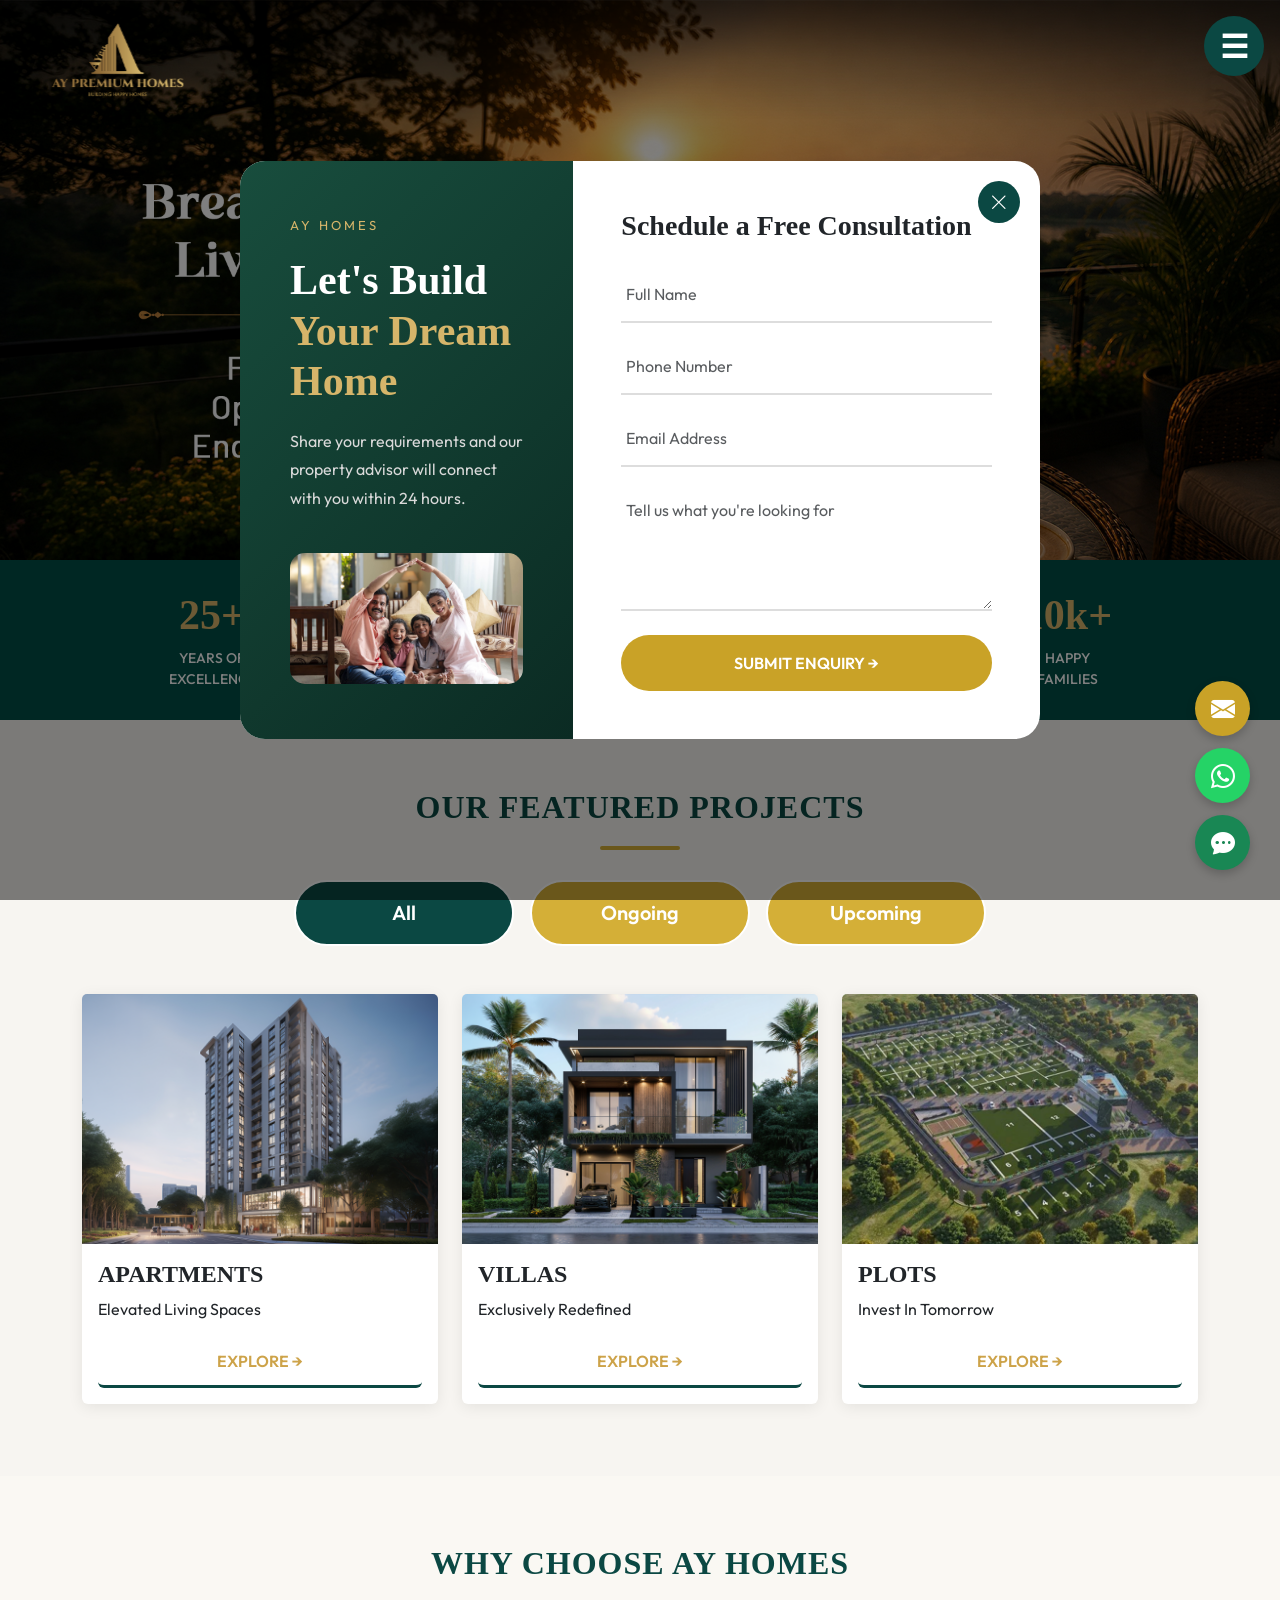
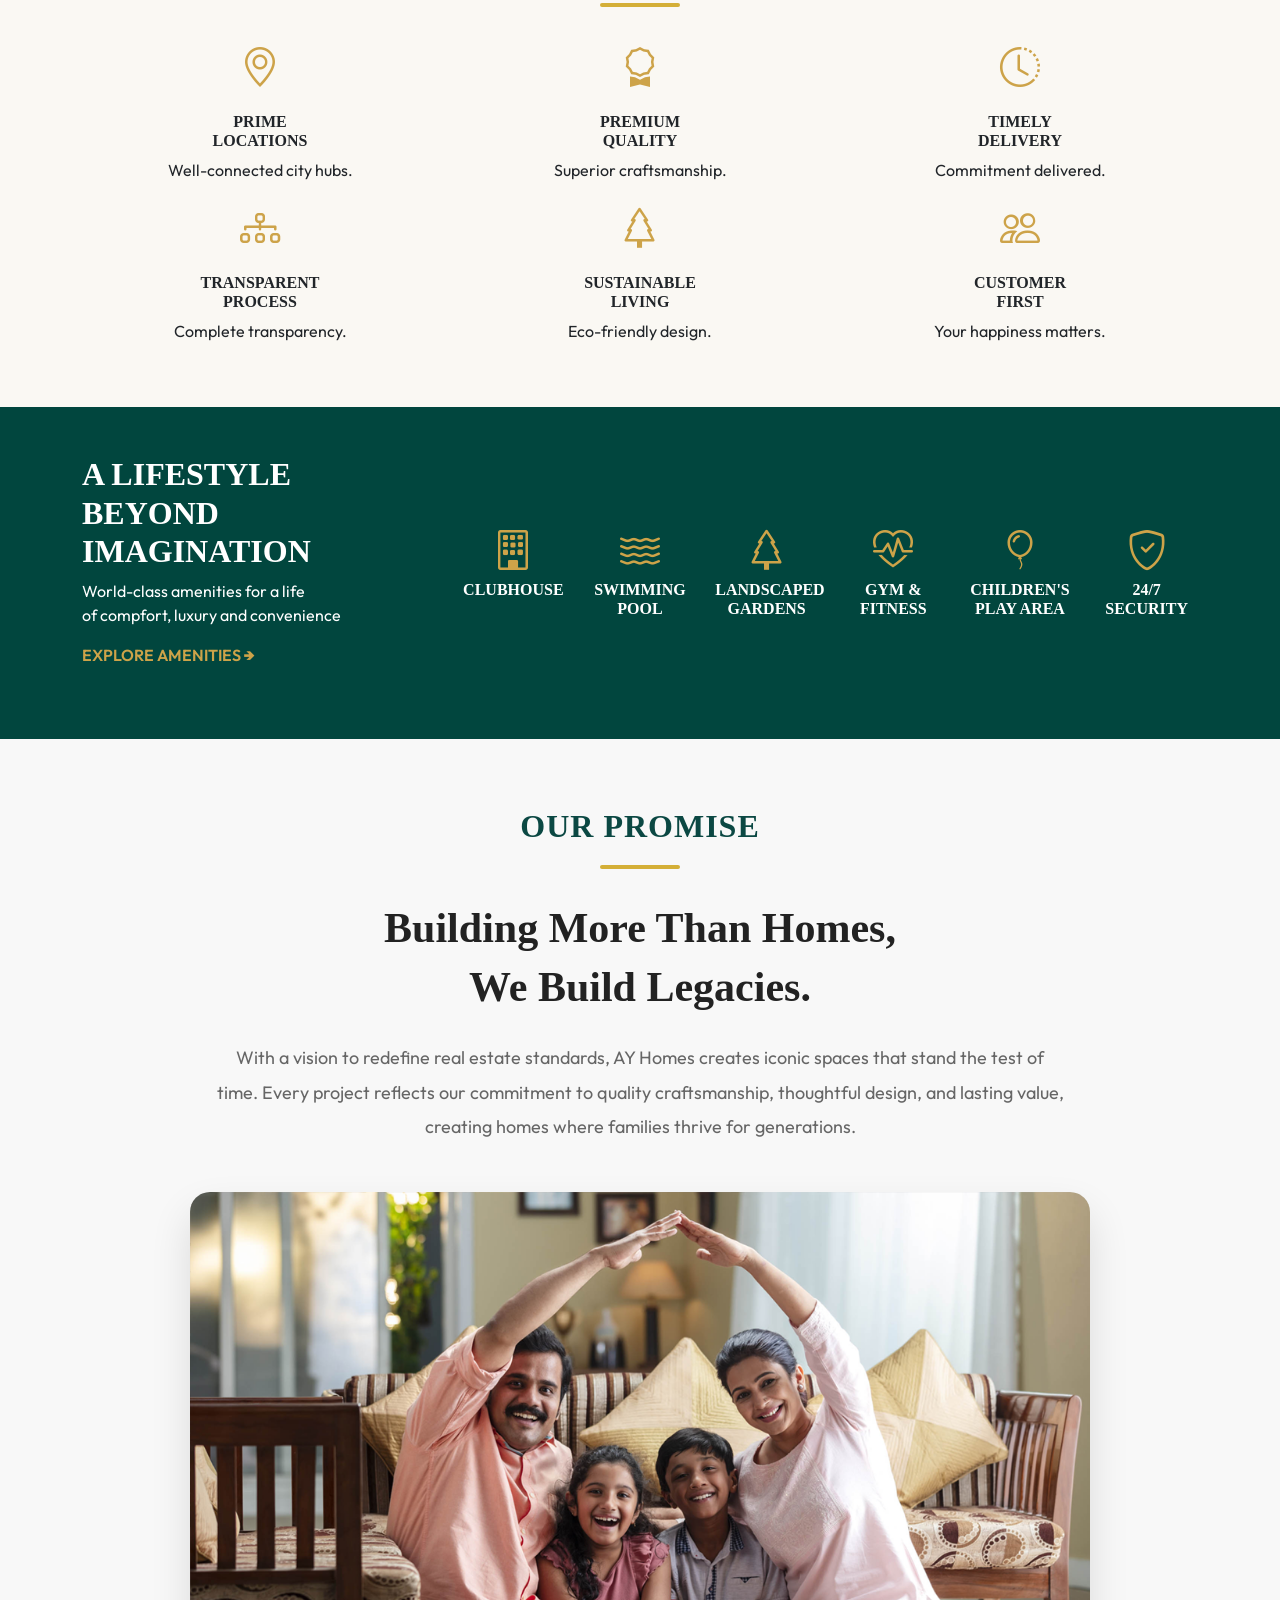
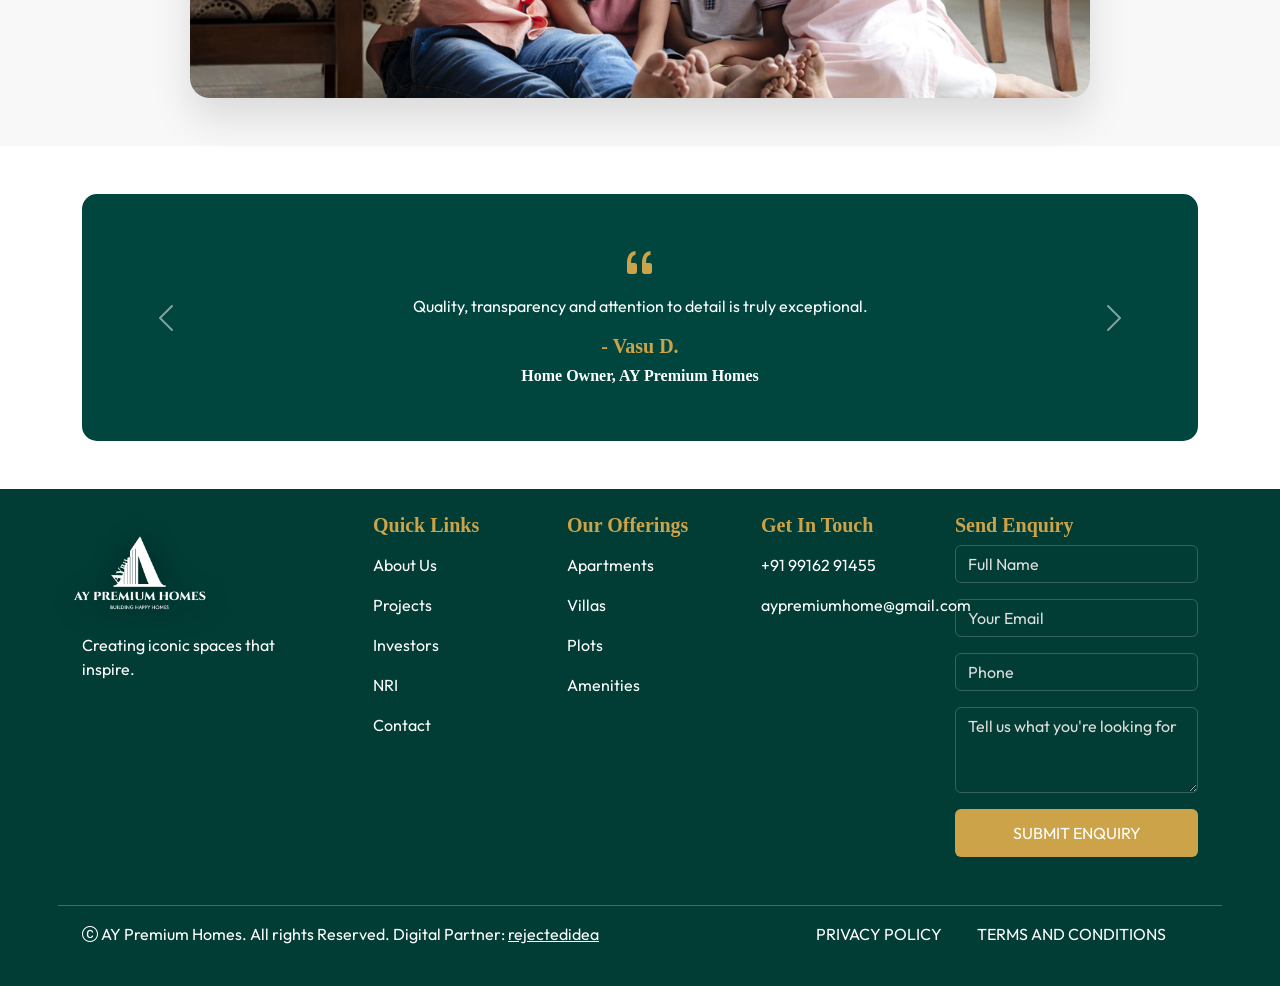
==== commit 1ea79484: "all the page has updated." ====
--- a/index.html
+++ b/index.html
@@ -5,8 +5,6 @@
   <meta charset="UTF-8" />
   <meta name="viewport" content="width=device-width, initial-scale=1.0" />
   <title>Real Estate Landing Page</title>
-
-
   <!-- Google Font -->
   <link rel="preconnect" href="https://fonts.googleapis.com">
   <link rel="preconnect" href="https://fonts.gstatic.com" crossorigin>
@@ -25,35 +23,52 @@
 <body>
   <div id="header"></div>
 
-  <!-- Hero Section -->
-  <section class="hero-section" data-aos="zoom-out">
-    <div class="overlay"></div>
-
-    <div class="container position-relative">
-      <div class="row align-items-center min-vh-100">
-        <div class="col-lg-6 text-content pt-5 pt-lg-7 pb-5 pb-lg-7">
-          <!-- <h1 data-aos="zoom-in" data-aos-delay="100">
-            CRAFTING<br />
-            LANDMARKS<br />
-            FOR <span>GENERATIONS</span>
-          </h1> -->
-          <!-- <div class="gold-line" data-aos="zoom-in" data-aos-delay="200"></div>
-
-          <p class="mt-4 fw-semibold" data-aos="zoom-in" data-aos-delay="200">
-            Premium homes. Prime locations.<br />
-            Thoughtful design. Timeless value.
-          </p> -->
-
-          <!-- <a href="./projects.html" class="btn explore-btn mt-3 mb-5" data-aos="zoom-in" data-aos-delay="300">
-            EXPLORE PROJECTS <span class="fw-bolder"> → </span>
-          </a> -->
-        </div>
-
-        <div class="col-lg-6"></div>
-      </div>
-    </div>
-
-    <!-- Stats -->
+  <section data-aos="zoom-out">
+
+    <div id="heroCarousel" class="carousel slide" data-bs-ride="carousel">
+
+  <!-- Dots -->
+  <div class="carousel-indicators">
+    <button type="button" data-bs-target="#heroCarousel" data-bs-slide-to="0"
+      class="active" aria-current="true" aria-label="Slide 1"></button>
+
+    <button type="button" data-bs-target="#heroCarousel" data-bs-slide-to="1"
+      aria-label="Slide 2"></button>
+
+    <button type="button" data-bs-target="#heroCarousel" data-bs-slide-to="2"
+      aria-label="Slide 3"></button>
+  </div>
+
+  <!-- Slides -->
+  <div class="carousel-inner">
+    <div class="carousel-item active">
+      <img src="./images/HomePageSection/HomePageBanner_1.jpg" class="img-fluid d-block w-100" alt="Image 1">
+    </div>
+
+    <div class="carousel-item">
+      <img src="./images/HomePageSection/HomePageBanner_1 copy.jpg" class="img-fluid d-block w-100" alt="Image 2">
+    </div>
+
+    <div class="carousel-item">
+      <img src="./images/HomePageSection/HomePageBanner_1 copy 2.jpg" class="img-fluid d-block w-100" alt="Image 3">
+    </div>
+  </div>
+
+  <!-- Previous
+  <button class="carousel-control-prev" type="button"
+          data-bs-target="#heroCarousel" data-bs-slide="prev">
+    <span class="carousel-control-prev-icon"></span>
+  </button> -->
+
+  <!-- Next 
+  <button class="carousel-control-next" type="button"
+          data-bs-target="#heroCarousel" data-bs-slide="next">
+    <span class="carousel-control-next-icon"></span>
+  </button>-->
+
+</div>
+
+     <!-- Stats -->
     <div class="stats-bar">
       <div class="container">
         <div class="row text-center">
@@ -63,7 +78,7 @@
           </div>
 
           <div class="col-md-3 stat-item">
-            <h2 class="counter" data-target="150">0</h2>
+            <h2 class="counter" data-target="20">0</h2>
             <p>
               PROJECTS <br />
               DELIVERED
@@ -90,8 +105,25 @@
     </div>
   </section>
 
+  <!-- Hero Section -->
+  <!-- <section class="hero-section" data-aos="zoom-out">
+    <div class="overlay"></div>
+
+    <div class="container position-relative">
+      <div class="row align-items-center min-vh-100">
+        <div class="col-lg-6 text-content pt-5 pt-lg-7 pb-5 pb-lg-7">
+        </div>
+
+        <div class="col-lg-6"></div>
+      </div>
+    </div>
+
+   
+  </section> -->
+
   <!-- Featured Projects -->
 
+  
   <section class="py-5 discover-projects" data-aos="fade-up">
     <div class="container">
       <div class="text-center">
@@ -105,8 +137,8 @@
           <!-- Tab Buttons -->
           <ul class="nav nav-pills justify-content-center gap-3 mb-5">
             <li class="nav-item">
-              <button class="nav-link active btn-lg px-5 py-3" data-bs-toggle="pill" data-bs-target="#completed">
-                Completed
+              <button class="nav-link active btn-lg px-5 py-3" data-bs-toggle="pill" data-bs-target="#all">
+                All
               </button>
             </li>
 
@@ -125,37 +157,37 @@
 
           <!-- Tab Content -->
           <div class="tab-content">
-            <div class="tab-pane fade show active" id="completed">
+            <div class="tab-pane fade show active" id="all">
               <div class="row g-4">
                 <div class="col-lg-4">
                   <div class="card project-card h-100" data-aos="zoom-in">
-                    <img src="./images/HomePageSection/Banner_1.png" class="card-img-top" />
+                    <img src="./images/HomePageSection/ApartmentSection.png" class="card-img-top" />
                     <div class="card-body">
                       <h4>APARTMENTS</h4>
                       <p>Elevated Living Spaces</p>
-                      <a href="./projects.html">EXPLORE →</a>
+                      <a class="btn gold-btn" href="./projects.html">EXPLORE →</a>
                     </div>
                   </div>
                 </div>
 
                 <div class="col-lg-4">
                   <div class="card project-card h-100" data-aos="zoom-in">
-                    <img src="./images/HomePageSection/Banner_3.png" class="card-img-top" />
+                    <img src="./images/HomePageSection/VillaSection.png" class="card-img-top" />
                     <div class="card-body">
                       <h4>VILLAS</h4>
                       <p>Exclusively Redefined</p>
-                      <a href="./projects.html">EXPLORE →</a>
+                      <a class="btn gold-btn" href="./projects.html">EXPLORE →</a>
                     </div>
                   </div>
                 </div>
 
                 <div class="col-lg-4">
                   <div class="card project-card h-100" data-aos="zoom-in">
-                    <img src="./images/HomePageSection/Plot Section.png" class="card-img-top" />
+                    <img src="./images/HomePageSection/PlotSection.png" class="card-img-top" />
                     <div class="card-body">
                       <h4>PLOTS</h4>
                       <p>Invest In Tomorrow</p>
-                      <a href="./projects.html">EXPLORE →</a>
+                      <a class="btn gold-btn" href="./projects.html">EXPLORE →</a>
                     </div>
                   </div>
                 </div>
@@ -166,33 +198,11 @@
               <div class="row g-4">
                 <div class="col-lg-4">
                   <div class="card project-card h-100" data-aos="zoom-in">
-                    <img src="./images/HomePageSection/Banner_1.png" class="card-img-top" />
+                    <img src="./images/HomePageSection/ApartmentSection.png" class="card-img-top" />
                     <div class="card-body">
                       <h4>APARTMENTS</h4>
                       <p>Elevated Living Spaces</p>
-                      <a href="#">EXPLORE →</a>
-                    </div>
-                  </div>
-                </div>
-
-                <div class="col-lg-4">
-                  <div class="card project-card h-100" data-aos="zoom-in">
-                    <img src="./images/HomePageSection/Banner_3.png" class="card-img-top" />
-                    <div class="card-body">
-                      <h4>VILLAS</h4>
-                      <p>Exclusively Redefined</p>
-                      <a href="#">EXPLORE →</a>
-                    </div>
-                  </div>
-                </div>
-
-                <div class="col-lg-4">
-                  <div class="card project-card h-100" data-aos="zoom-in">
-                    <img src="./images/HomePageSection/Plot Section.png" class="card-img-top" />
-                    <div class="card-body">
-                      <h4>PLOTS</h4>
-                      <p>Invest In Tomorrow</p>
-                      <a href="#">EXPLORE →</a>
+                      <a class="btn gold-btn" href="./projects.html">EXPLORE →</a>
                     </div>
                   </div>
                 </div>
@@ -203,33 +213,22 @@
               <div class="row g-4">
                 <div class="col-lg-4">
                   <div class="card project-card h-100" data-aos="zoom-in">
-                    <img src="./images/HomePageSection/Banner_1.png" class="card-img-top" />
+                    <img src="./images/HomePageSection/VillaSection.png" class="card-img-top" />
                     <div class="card-body">
-                      <h4>APARTMENTS</h4>
-                      <p>Elevated Living Spaces</p>
-                      <a href="#">EXPLORE →</a>
+                      <h4>VILLAS</h4>
+                      <p>Exclusively Redefined</p>
+                      <a class="btn gold-btn" href="./projects.html">EXPLORE →</a>
                     </div>
                   </div>
                 </div>
 
                 <div class="col-lg-4">
                   <div class="card project-card h-100" data-aos="zoom-in">
-                    <img src="./images/HomePageSection/Banner_3.png" class="card-img-top" />
-                    <div class="card-body">
-                      <h4>VILLAS</h4>
-                      <p>Exclusively Redefined</p>
-                      <a href="#">EXPLORE →</a>
-                    </div>
-                  </div>
-                </div>
-
-                <div class="col-lg-4">
-                  <div class="card project-card h-100" data-aos="zoom-in">
-                    <img src="./images/HomePageSection/Plot Section.png" class="card-img-top" />
+                    <img src="./images/HomePageSection/PlotSection.png" class="card-img-top" />
                     <div class="card-body">
                       <h4>PLOTS</h4>
                       <p>Invest In Tomorrow</p>
-                      <a href="#">EXPLORE →</a>
+                      <a class="btn gold-btn" href="./projects.html">EXPLORE →</a>
                     </div>
                   </div>
                 </div>
@@ -250,7 +249,7 @@
         <!-- <span class="fw-bolder gold"> ← </span> -->
       </h2>
       <div class="title-line"></div>
-      <div class="row text-center" data-aos="fade-up" data-aos-delay="100">
+      <div class="row justify-content-center text-center" data-aos="fade-up" data-aos-delay="100">
         <div class="col-lg-4 col-md-6 col-8">
           <i class="bi bi-geo-alt fs-1 gold"></i>
           <h6>
@@ -280,7 +279,7 @@
 
 
       </div>
-      <div class="row text-center" data-aos="fade-up" data-aos-delay="200">
+      <div class="row justify-content-center text-center" data-aos="fade-up" data-aos-delay="200">
         <div class="col-lg-4 col-md-6 col-8">
           <i class="bi bi-diagram-3 fs-1 gold"></i>
           <h6>
@@ -431,7 +430,7 @@
               </p>
 
               <h5 class="logo">- Vasu D.</h5>
-              <h6 class="pb-2">HomeOwner, AY Greens</h6>
+              <h6 class="pb-2">Home Owner, AY Premium Homes</h6>
             </div>
           </div>
 
@@ -448,7 +447,7 @@
               </p>
 
               <h5 class="logo">- Dev V.</h5>
-              <h6 class="pb-2">HomeOwner, AY Greens</h6>
+              <h6 class="pb-2">Home Owner, AY Premium Homes</h6>
             </div>
           </div>
 
@@ -465,7 +464,7 @@
               </p>
 
               <h5 class="logo">- Ramesh S.</h5>
-              <h6 class="pb-2">HomeOwner, AY Greens</h6>
+              <h6 class="pb-2">Home Owner, AY Premium Homes</h6>
             </div>
           </div>
         </div>
@@ -529,7 +528,7 @@
               will connect with you within 24 hours.
             </p>
 
-            <img src="./images/ourPromise.png" class="img-fluid mt-4">
+            <img src="./images/HomePageSection/Building Promise.png" class="img-fluid mt-4">
 
           </div>
 
@@ -577,41 +576,6 @@
     </div>
   </div>
 
-
-  <!-- <div class="modal fade" id="enquiryModal" tabindex="-1">
-    <div class="modal-dialog modal-dialog-centered">
-      <div class="modal-content">
-        <div class="modal-header">
-          <h5 class="modal-title">Enquiry Now</h5>
-          <button type="button" class="btn-close" data-bs-dismiss="modal"></button>
-        </div>
-
-        <div class="modal-body">
-          <form>
-            <div class="mb-3">
-              <input type="text" class="form-control" placeholder="Your Name" required />
-            </div>
-
-            <div class="mb-3">
-              <input type="tel" class="form-control" placeholder="Phone Number" required />
-            </div>
-
-            <div class="mb-3">
-              <input type="email" class="form-control" placeholder="Email Address" />
-            </div>
-
-            <div class="mb-3">
-              <textarea class="form-control" rows="4" placeholder="Message"></textarea>
-            </div>
-
-            <button type="submit" class="btn btn-warning w-100">
-              Submit Enquiry
-            </button>
-          </form>
-        </div>
-      </div>
-    </div>
-  </div> -->
   <script src="./assets/js/email.min.js"></script>
   <script>
     emailjs.init({
--- a/styles/style.css
+++ b/styles/style.css
@@ -227,9 +227,12 @@
 .hero-section {
   position: relative;
   min-height: 100vh;
-  background: url("../images/HomePageSection/Banner.png") center center/cover
-    no-repeat;
+  background: url("../images/HomePageSection/HomePageBanner_1.jpg");
+  background-position: top center;
+  /* //background-size: cover; */
+  background-repeat: no-repeat;
   overflow: hidden;
+  background-size: contain;
 }
 
 .hero-section::before {
@@ -259,15 +262,15 @@
 .contact-hero-section {
   position: relative;
   min-height: 100vh;
-  background: url("../images/OtherPages/Contactus.png") center center/cover
+  background: url("../images/HomePageSection/ContactUsPage.jpg") center center/cover
     no-repeat;
 }
-
+/* 
 .privacy-head {
   position: relative;
   min-height: 100vh;
   background: url("../images/privacy.jpg") center center/cover no-repeat;
-}
+} */
 .apartment-section {
   position: relative;
   min-height: 100vh;
@@ -600,6 +603,10 @@
 } */
 
 @media (max-width: 768px) {
+   .hero-section {
+      height: 70vh;
+      background-position: cover;
+  }
   .section-title {
     font-size: 24px;
     /* font-size:34px; */
@@ -619,6 +626,11 @@
 
   .stats-bar {
     position: relative;
+    padding: 0px 0 !important;
+  }
+
+  .carousel-indicators {
+    bottom: 0% !important;
   }
 
   .stat-item {
@@ -668,6 +680,13 @@
   }
 }
 
+
+@media (max-width: 576px) {
+  .hero-section {
+    height: 55vh;
+   /* // background-position: center; */
+  }
+}
 /*=============================
         OUR PROMISE
 ==============================*/
@@ -842,3 +861,62 @@
   font-size: 17px;
   line-height: 1.8;
 }
+
+
+/* // for carousel */
+
+.carousel-indicators [data-bs-target] {
+    width: 12px;
+    height: 12px;
+    border-radius: 50%;
+    background-color: #ffffff;
+    opacity: 0.5;
+    margin: 0 6px;
+}
+
+.carousel-indicators .active {
+    background-color: #C9A227; /* Gold */
+    opacity: 1;
+ }
+
+ .carousel-indicators {
+    bottom: 20%; 
+}
+
+/*  button hover animation */
+
+
+.gold-btn {
+    width:100%;
+    position: relative;
+    padding: 12px 30px;
+    background: transparent;
+    color: #0B4843;
+    border: none;
+    border-bottom: 3px solid #0B4843;
+    font-weight: 600;
+    overflow: hidden;
+    transition: color 0.4s ease;
+    z-index: 1;
+}
+
+.gold-btn::before {
+    content: "";
+    position: absolute;
+    top: 0;
+    left: -100%;
+    width: 100%;
+    height: 100%;
+    background: #cda349; /* Gold */
+    transition: left 0.4s ease;
+    z-index: -1;
+}
+
+.gold-btn:hover::before {
+    left: 0;
+}
+
+.gold-btn:hover {
+    color: #fff;
+    border-bottom-color: #cda349;
+}
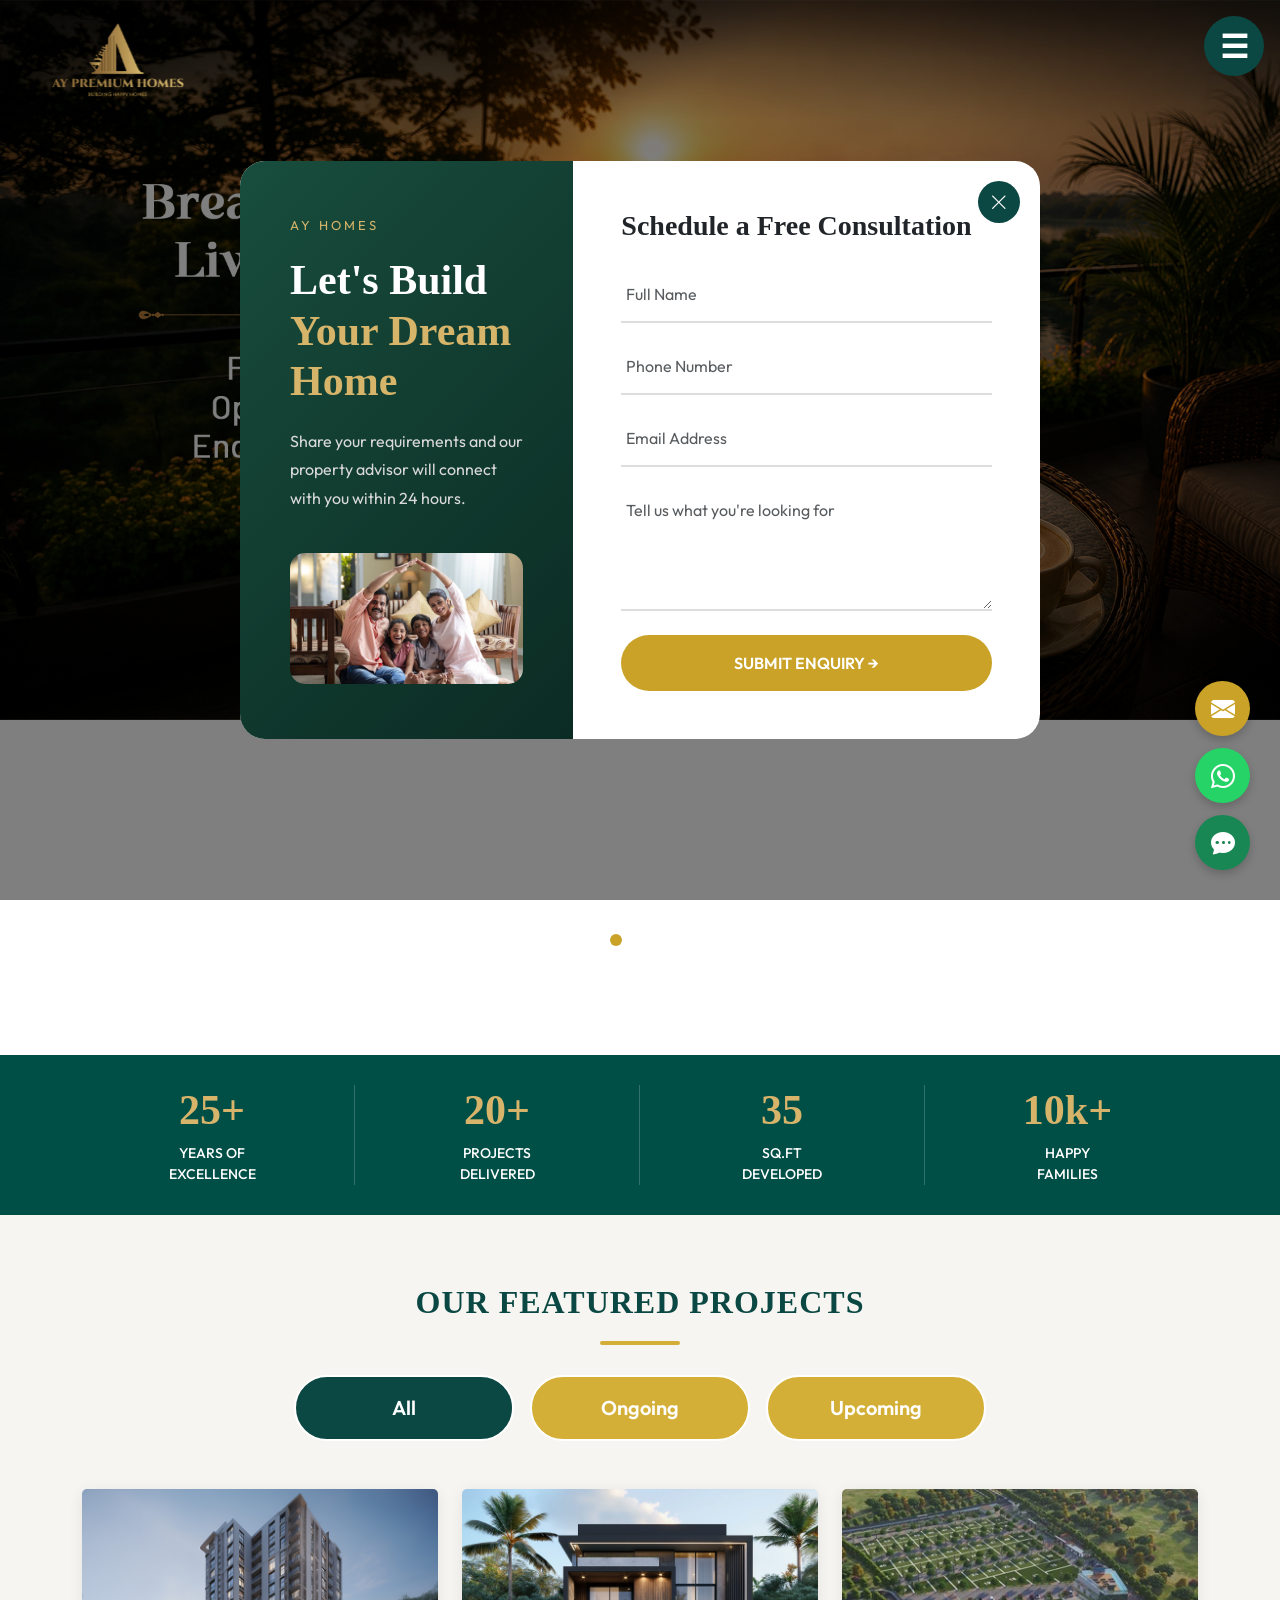
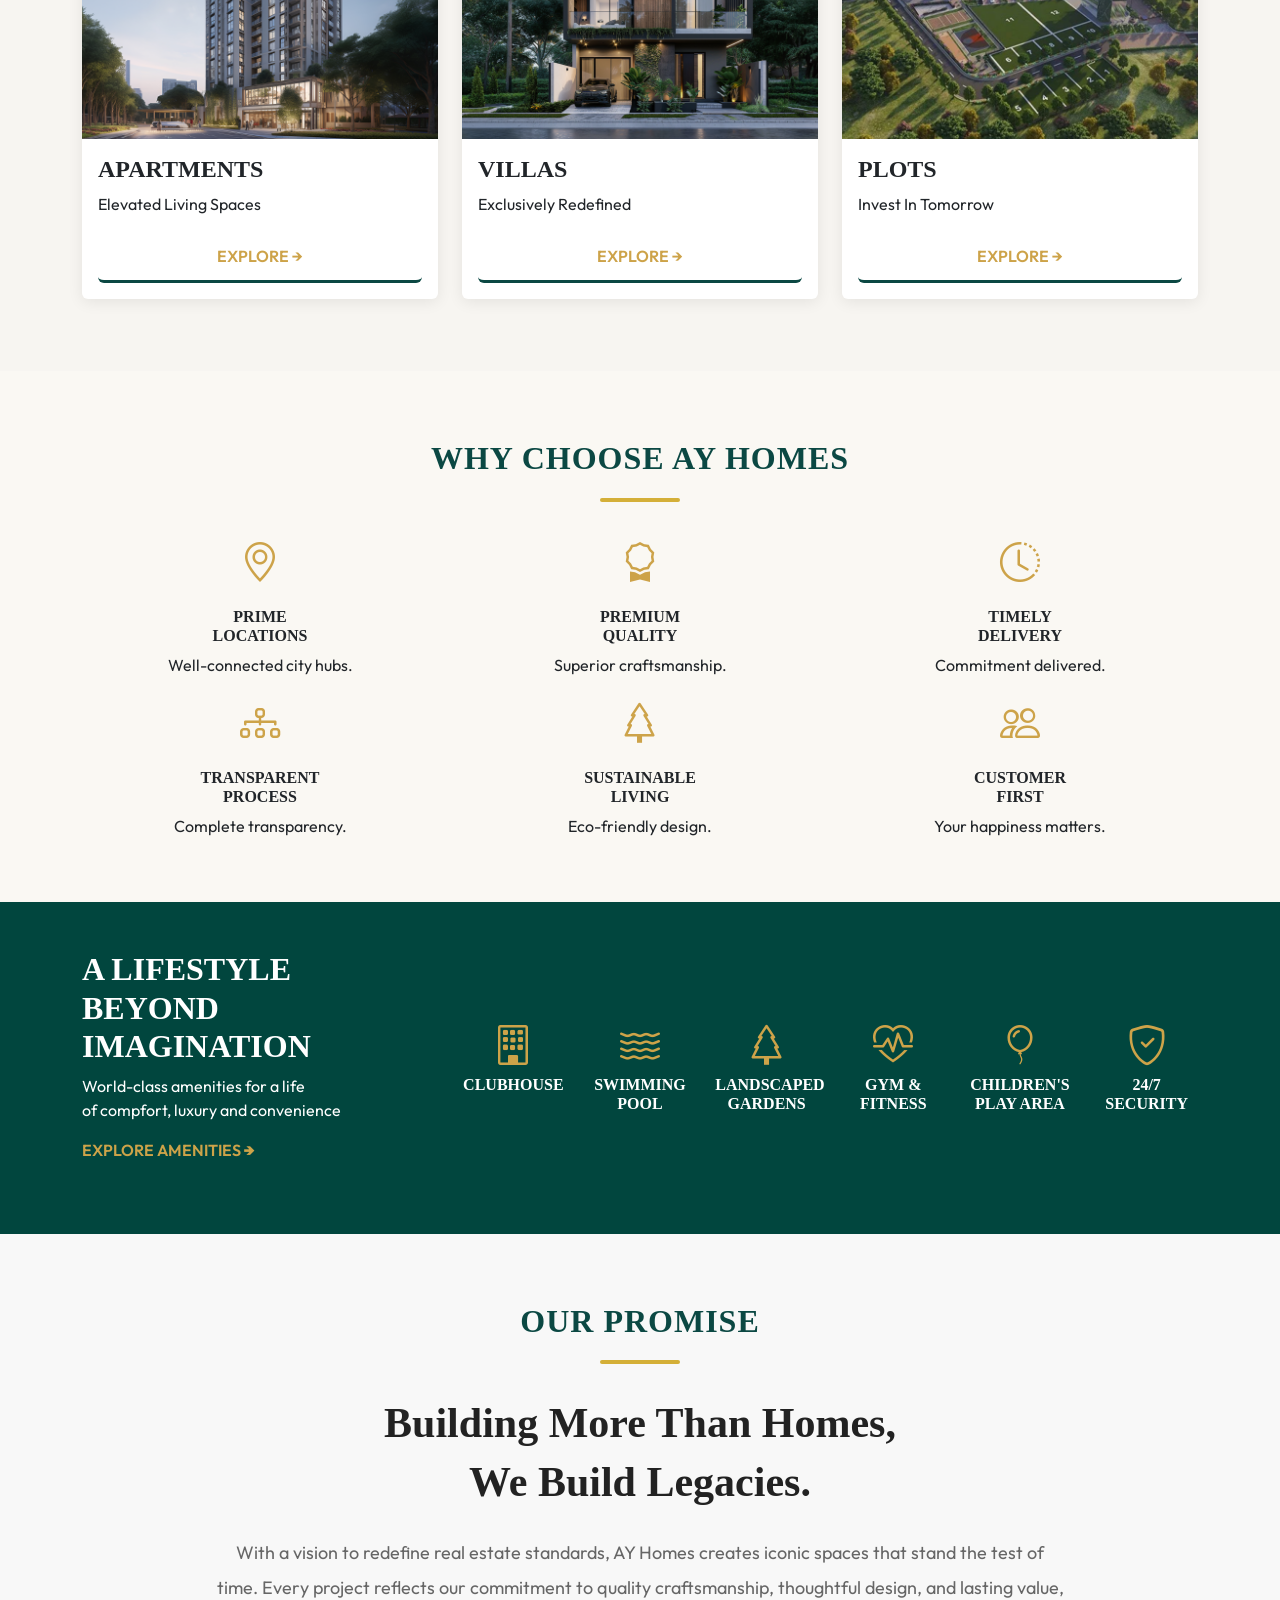
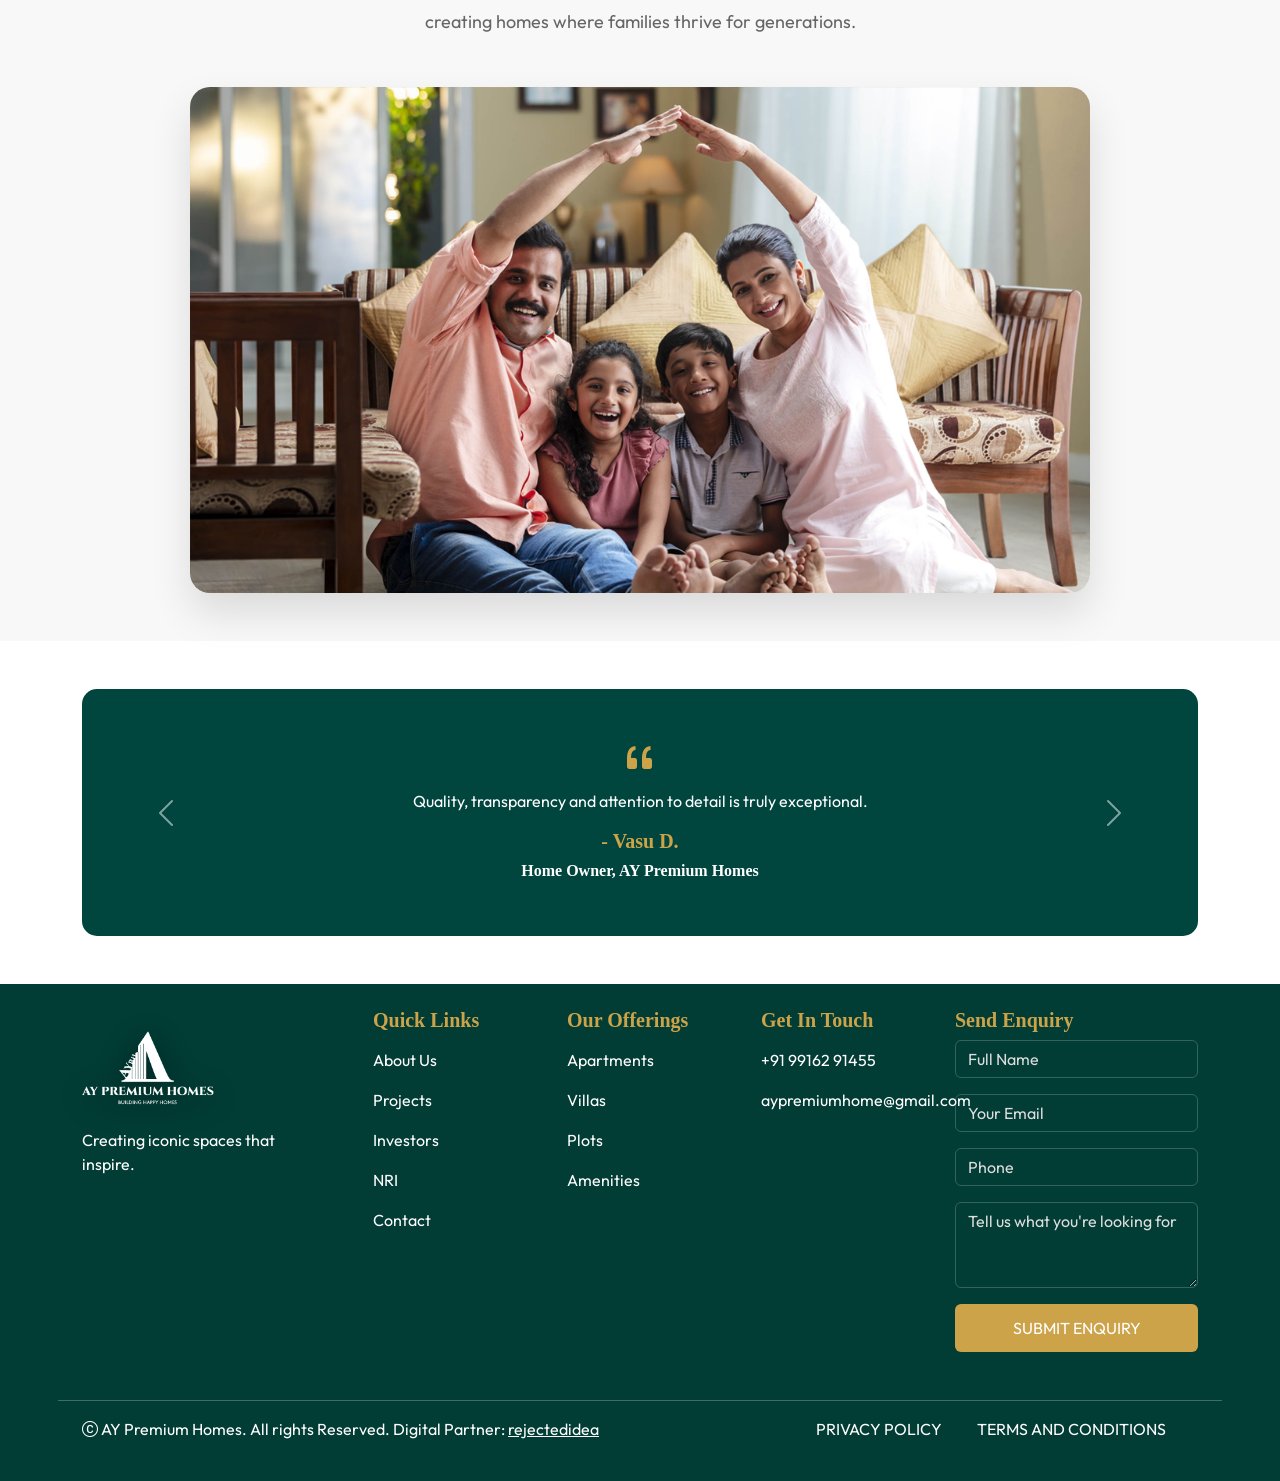
==== commit 4b6aceb6: "removed unecessory files, updated button style, carousel for all the pages" ====
--- a/index.html
+++ b/index.html
@@ -25,7 +25,7 @@
 
   <section data-aos="zoom-out">
 
-    <div id="heroCarousel" class="carousel slide" data-bs-ride="carousel">
+    <div id="heroCarousel" class="hero-carousel carousel slide" data-bs-ride="carousel">
 
   <!-- Dots -->
   <div class="carousel-indicators">
@@ -289,7 +289,7 @@
           <p>Complete transparency.</p>
         </div>
 
-        <div class="col-lg-4 col-md-6 col-8" data-aos="fade-up" data-aos-delay="400">
+        <div class="col-lg-4 col-md-6 col-8" data-aos="fade-up" data-aos-delay="300">
           <i class="bi bi-tree fs-1 gold"></i>
           <h6>
             SUSTAINABLE <br />
@@ -298,7 +298,7 @@
           <p>Eco-friendly design.</p>
         </div>
 
-        <div class="col-lg-4 col-md-6 col-8" data-aos="fade-up" data-aos-delay="500">
+        <div class="col-lg-4 col-md-6 col-8" data-aos="fade-up" data-aos-delay="400">
           <i class="bi bi-people fs-1 gold"></i>
           <h6>
             CUSTOMER <br />
@@ -343,7 +343,7 @@
               </h6>
             </div>
 
-            <div class="col-md-2" data-aos="fade-up" data-aos-delay="200">
+            <div class="col-md-2" data-aos="fade-up" data-aos-delay="150">
               <i class="bi bi-tree fs-1 gold"></i>
               <h6>
                 LANDSCAPED <br />
@@ -351,7 +351,7 @@
               </h6>
             </div>
 
-            <div class="col-md-2" data-aos="fade-up" data-aos-delay="300">
+            <div class="col-md-2" data-aos="fade-up" data-aos-delay="200">
               <i class="bi bi-heart-pulse fs-1 gold"></i>
               <h6>
                 GYM & <br />
@@ -359,7 +359,7 @@
               </h6>
             </div>
 
-            <div class="col-md-2" data-aos="fade-up" data-aos-delay="400">
+            <div class="col-md-2" data-aos="fade-up" data-aos-delay="250">
               <i class="bi bi-balloon fs-1 gold"></i>
               <h6>
                 CHILDREN'S <br />
@@ -367,7 +367,7 @@
               </h6>
             </div>
 
-            <div class="col-md-2" data-aos="fade-up" data-aos-delay="500">
+            <div class="col-md-2" data-aos="fade-up" data-aos-delay="300">
               <i class="bi bi-shield-check fs-1 gold"></i>
               <h6>
                 24/7 <br />
--- a/styles/style.css
+++ b/styles/style.css
@@ -665,6 +665,11 @@
     height: 55px;
     font-size: 24px;
   }
+
+  .hero-carousel,
+    .carousel-item {
+        height: 37vh;
+    }
 }
 
 @media (min-width: 992px) {
@@ -678,6 +683,10 @@
   .hero-section {
     height: 900px; /* Desktop */
   }
+  
+.hero-carousel .carousel-inner .carousel-item {
+   height: 90vh;
+}
 }
 
 
@@ -899,15 +908,56 @@
     transition: color 0.4s ease;
     z-index: 1;
 }
+.gold-btn {
+    width: 100%;
+    position: relative;
+    padding: 12px 30px;
+    background: transparent;
+    color: #0B4843;
+    border: none;
+    border-bottom: 3px solid #0B4843;
+    font-weight: 600;
+    overflow: hidden;
+    transition: color 0.4s ease;
+    z-index: 1;
+}
 
 .gold-btn::before {
+    content: "";
+    position: absolute;
+    inset: 0;
+    left: -100%;
+    width: 100%;
+    height: 100%;
+    background: linear-gradient(
+        90deg,
+        #8d6a1e 0%,
+        #cda349 25%,
+        #f5e3a1 50%,
+        #cda349 75%,
+        #8d6a1e 100%
+    );
+    transition: left 0.45s ease;
+    z-index: -1;
+}
+
+.gold-btn:hover::before {
+    left: 0;
+}
+
+.gold-btn:hover {
+    color: #fff;
+    border-bottom-color: #cda349;
+}
+
+/* .gold-btn::before {
     content: "";
     position: absolute;
     top: 0;
     left: -100%;
     width: 100%;
     height: 100%;
-    background: #cda349; /* Gold */
+    background: #cda349; /* Gold 
     transition: left 0.4s ease;
     z-index: -1;
 }
@@ -919,4 +969,8 @@
 .gold-btn:hover {
     color: #fff;
     border-bottom-color: #cda349;
+} */
+
+.hero-carousel .carousel-inner .carousel-item {
+   height: 135vh;
 }
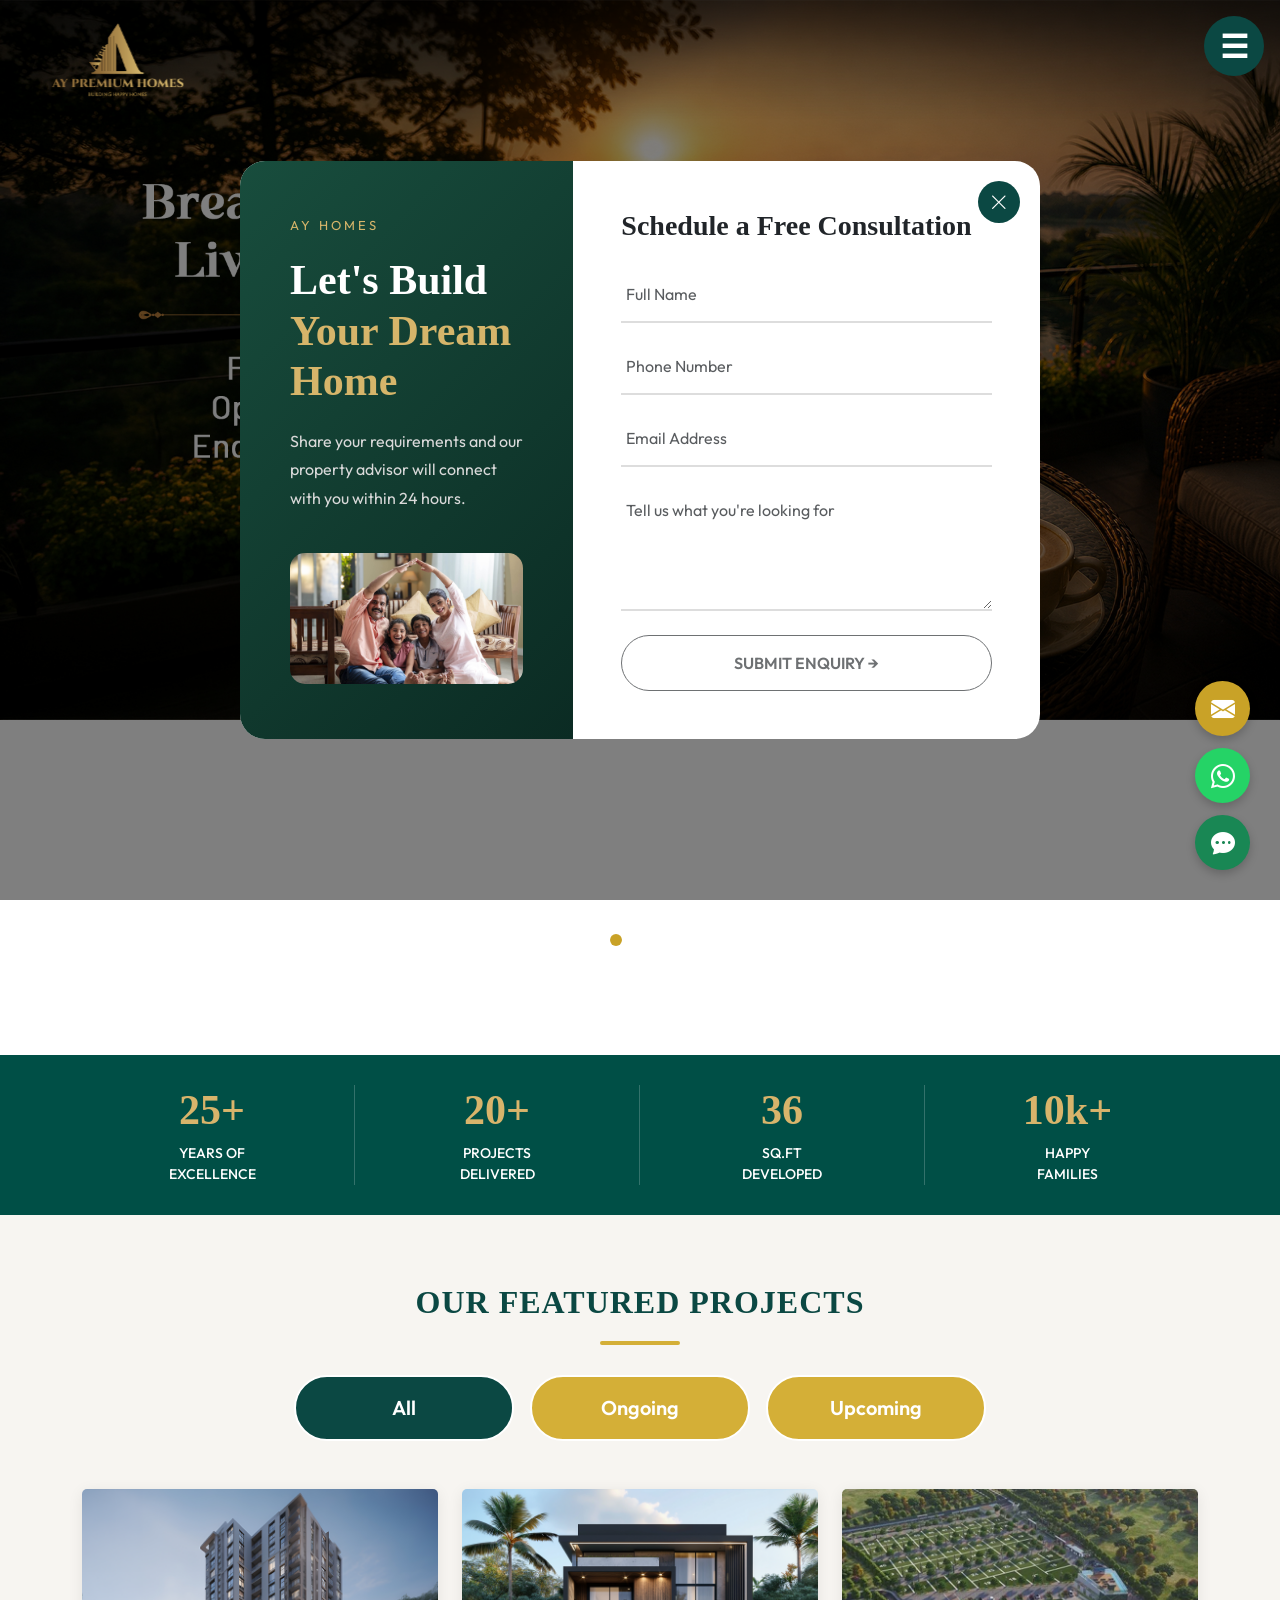
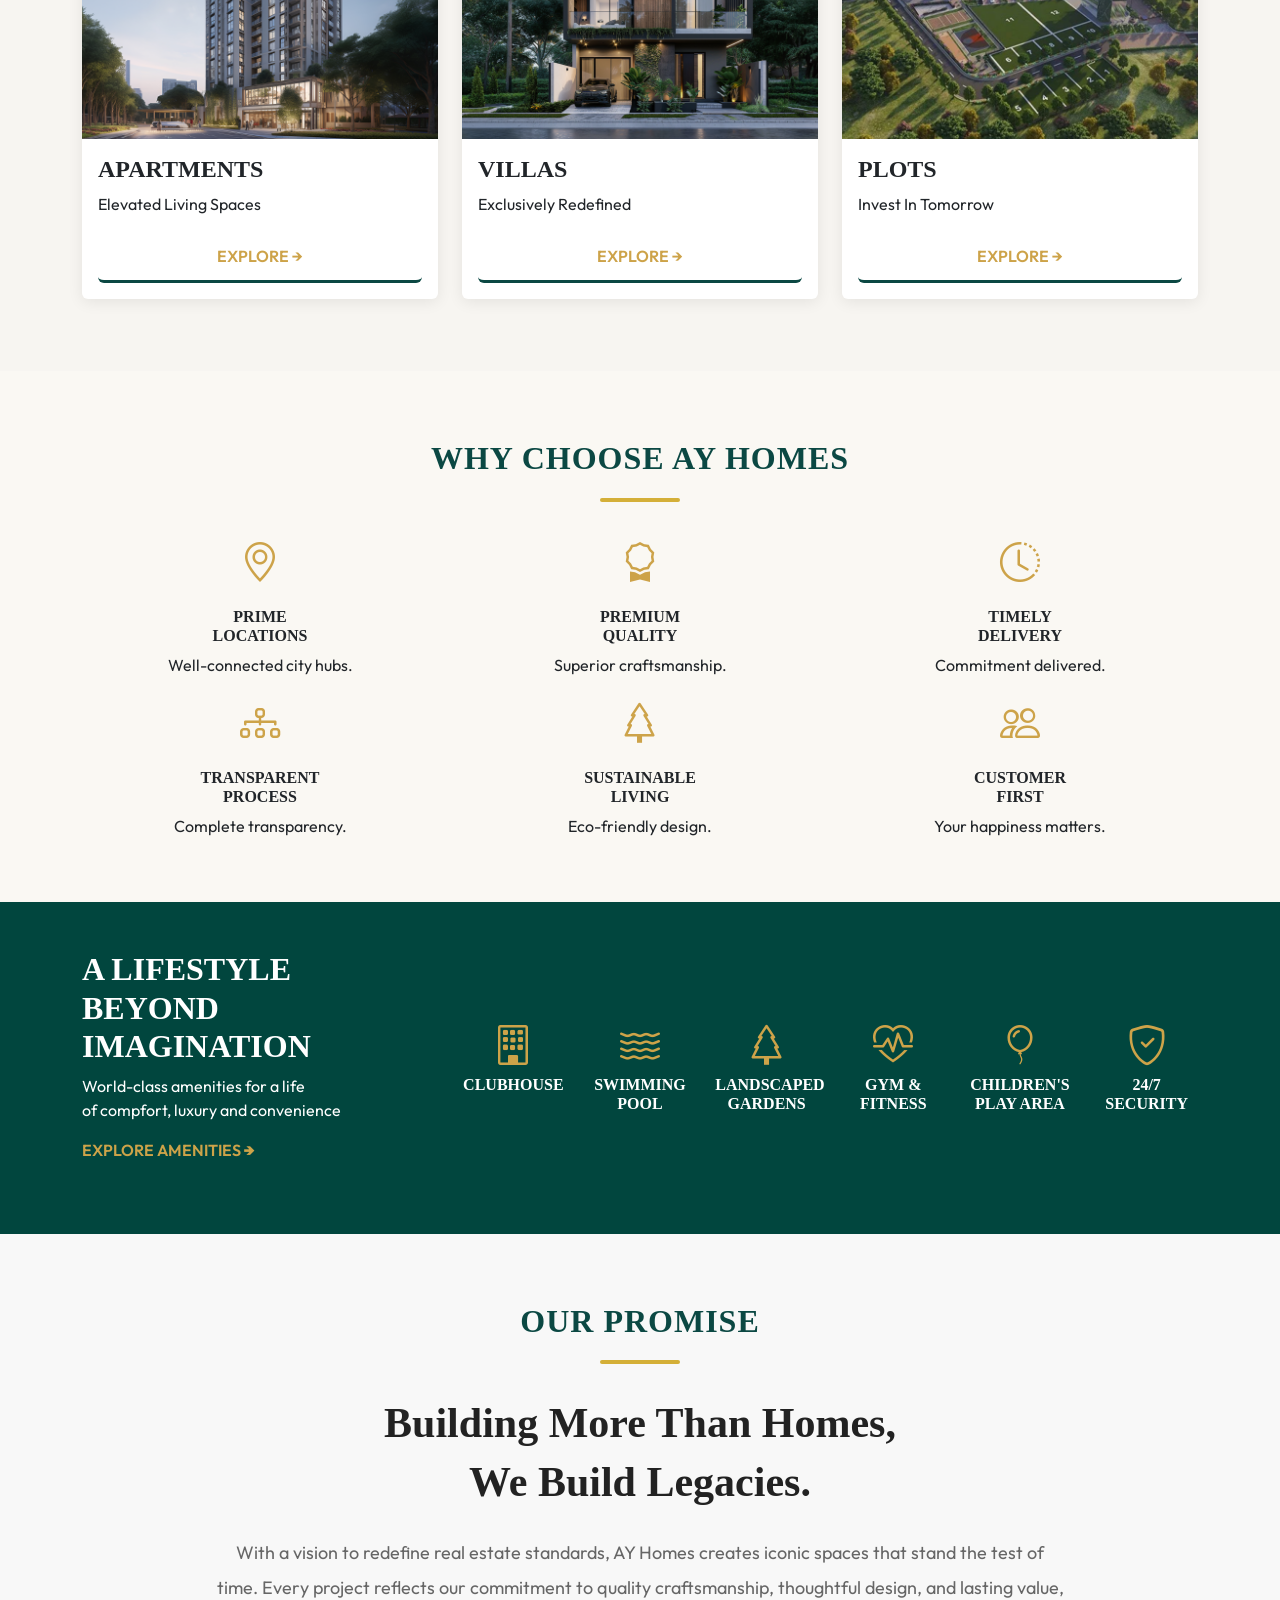
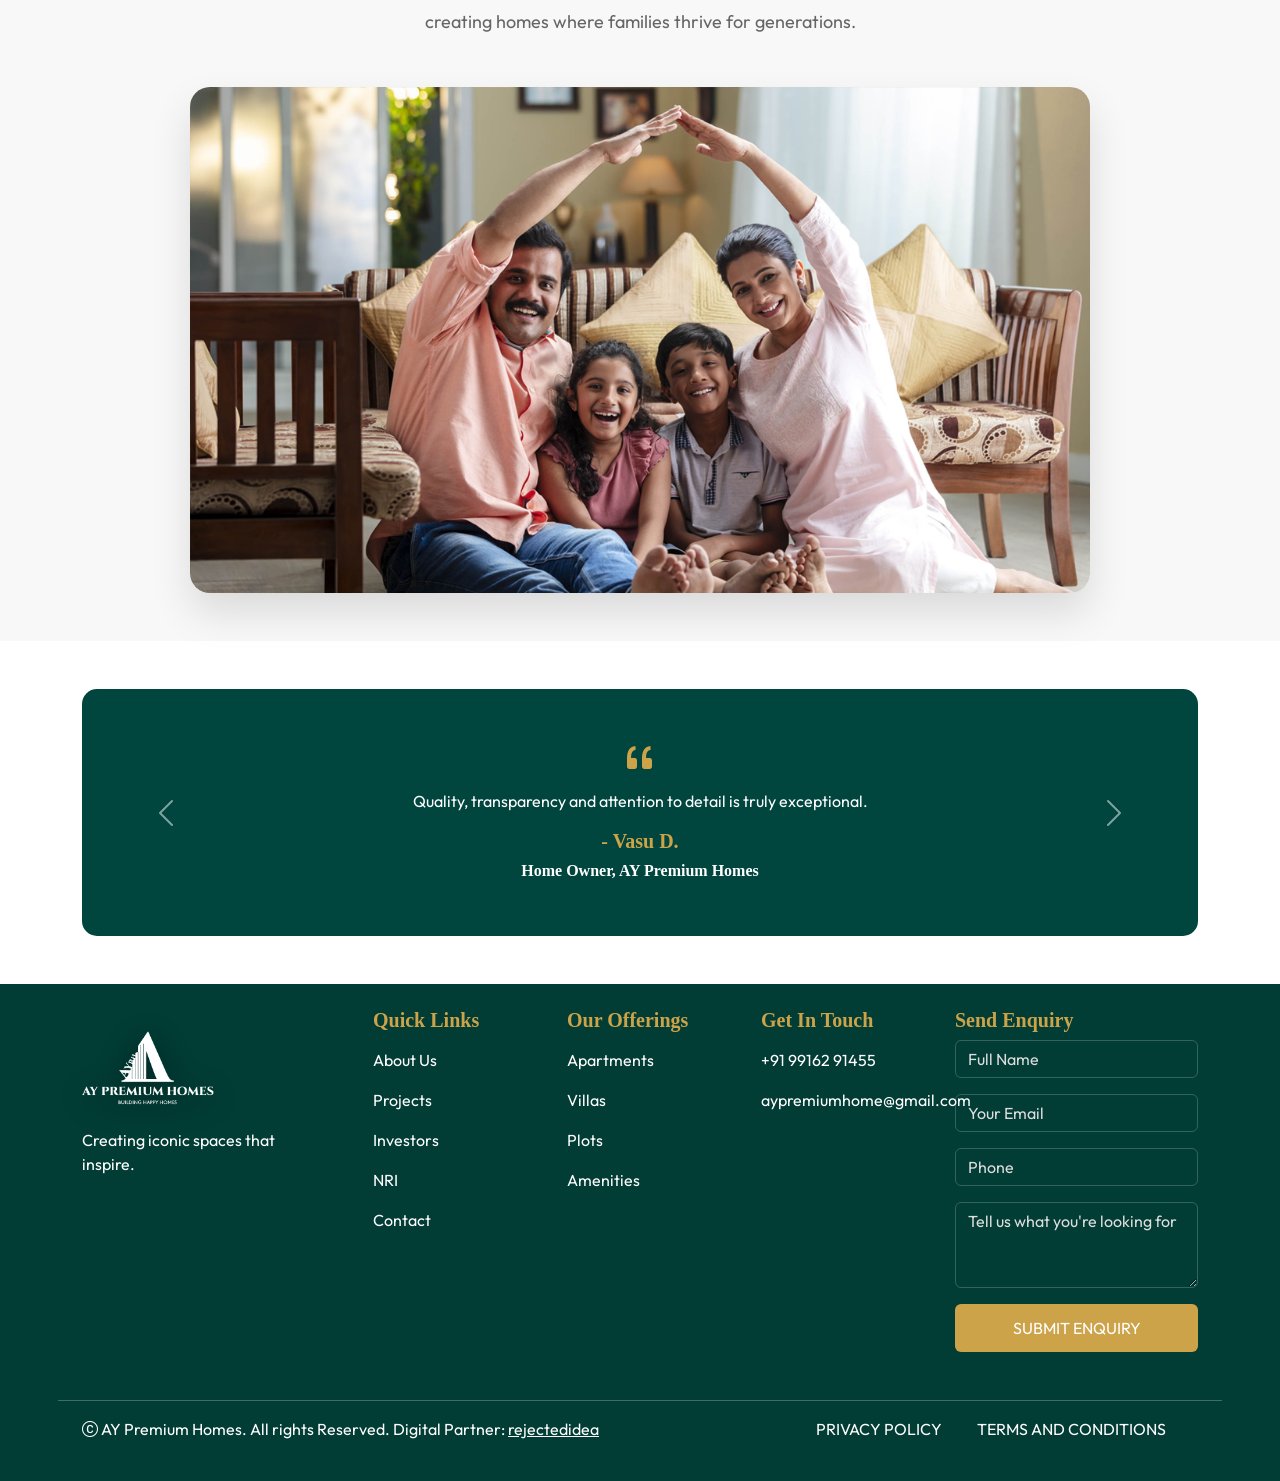
==== commit 1fe7cceb: "modal has disabled for now." ====
--- a/index.html
+++ b/index.html
@@ -1,112 +1,141 @@
 <!doctype html>
 <html lang="en">
-
-<head>
-  <meta charset="UTF-8" />
-  <meta name="viewport" content="width=device-width, initial-scale=1.0" />
-  <title>Real Estate Landing Page</title>
-  <!-- Google Font -->
-  <link rel="preconnect" href="https://fonts.googleapis.com">
-  <link rel="preconnect" href="https://fonts.gstatic.com" crossorigin>
-  <link href="https://fonts.googleapis.com/css2?family=Outfit:wght@100..900&display=swap" rel="stylesheet">
-
-  <link href="assets/css/bootstrap.min.css" rel="stylesheet" />
-  <link rel="stylesheet" href="assets/font/bootstrap-icons.css" />
-  <link rel="stylesheet" href="assets/font/bootstrap-icons.min.css" />
-  <!-- // for animation on scroll -->
-  <link rel="stylesheet" href="assets/css/aos.css">
-  <!-- // for font awesome icons -->
-  <link rel="stylesheet" href="assets/css/all.min.css">
-  <link rel="stylesheet" href="styles/style.css" />
-</head>
-
-<body>
-  <div id="header"></div>
-
-  <section data-aos="zoom-out">
-
-    <div id="heroCarousel" class="hero-carousel carousel slide" data-bs-ride="carousel">
-
-  <!-- Dots -->
-  <div class="carousel-indicators">
-    <button type="button" data-bs-target="#heroCarousel" data-bs-slide-to="0"
-      class="active" aria-current="true" aria-label="Slide 1"></button>
-
-    <button type="button" data-bs-target="#heroCarousel" data-bs-slide-to="1"
-      aria-label="Slide 2"></button>
-
-    <button type="button" data-bs-target="#heroCarousel" data-bs-slide-to="2"
-      aria-label="Slide 3"></button>
-  </div>
-
-  <!-- Slides -->
-  <div class="carousel-inner">
-    <div class="carousel-item active">
-      <img src="./images/HomePageSection/HomePageBanner_1.jpg" class="img-fluid d-block w-100" alt="Image 1">
-    </div>
-
-    <div class="carousel-item">
-      <img src="./images/HomePageSection/HomePageBanner_1 copy.jpg" class="img-fluid d-block w-100" alt="Image 2">
-    </div>
-
-    <div class="carousel-item">
-      <img src="./images/HomePageSection/HomePageBanner_1 copy 2.jpg" class="img-fluid d-block w-100" alt="Image 3">
-    </div>
-  </div>
-
-  <!-- Previous
+  <head>
+    <meta charset="UTF-8" />
+    <meta name="viewport" content="width=device-width, initial-scale=1.0" />
+    <title>Real Estate Landing Page</title>
+    <!-- Google Font -->
+    <link rel="preconnect" href="https://fonts.googleapis.com" />
+    <link rel="preconnect" href="https://fonts.gstatic.com" crossorigin />
+    <link
+      href="https://fonts.googleapis.com/css2?family=Outfit:wght@100..900&display=swap"
+      rel="stylesheet"
+    />
+
+    <link href="assets/css/bootstrap.min.css" rel="stylesheet" />
+    <link rel="stylesheet" href="assets/font/bootstrap-icons.css" />
+    <link rel="stylesheet" href="assets/font/bootstrap-icons.min.css" />
+    <!-- // for animation on scroll -->
+    <link rel="stylesheet" href="assets/css/aos.css" />
+    <!-- // for font awesome icons -->
+    <link rel="stylesheet" href="assets/css/all.min.css" />
+    <link rel="stylesheet" href="styles/style.css" />
+  </head>
+
+  <body>
+    <div id="header"></div>
+
+    <section data-aos="zoom-out">
+      <div
+        id="heroCarousel"
+        class="hero-carousel carousel slide"
+        data-bs-ride="carousel"
+      >
+        <!-- Dots -->
+        <div class="carousel-indicators">
+          <button
+            type="button"
+            data-bs-target="#heroCarousel"
+            data-bs-slide-to="0"
+            class="active"
+            aria-current="true"
+            aria-label="Slide 1"
+          ></button>
+
+          <button
+            type="button"
+            data-bs-target="#heroCarousel"
+            data-bs-slide-to="1"
+            aria-label="Slide 2"
+          ></button>
+
+          <button
+            type="button"
+            data-bs-target="#heroCarousel"
+            data-bs-slide-to="2"
+            aria-label="Slide 3"
+          ></button>
+        </div>
+
+        <!-- Slides -->
+        <div class="carousel-inner">
+          <div class="carousel-item active">
+            <img
+              src="./images/HomePageSection/HomePageBanner_1.jpg"
+              class="img-fluid d-block w-100"
+              alt="Image 1"
+            />
+          </div>
+
+          <div class="carousel-item">
+            <img
+              src="./images/HomePageSection/HomePageBanner_1 copy.jpg"
+              class="img-fluid d-block w-100"
+              alt="Image 2"
+            />
+          </div>
+
+          <div class="carousel-item">
+            <img
+              src="./images/HomePageSection/HomePageBanner_1 copy 2.jpg"
+              class="img-fluid d-block w-100"
+              alt="Image 3"
+            />
+          </div>
+        </div>
+
+        <!-- Previous
   <button class="carousel-control-prev" type="button"
           data-bs-target="#heroCarousel" data-bs-slide="prev">
     <span class="carousel-control-prev-icon"></span>
   </button> -->
 
-  <!-- Next 
+        <!-- Next 
   <button class="carousel-control-next" type="button"
           data-bs-target="#heroCarousel" data-bs-slide="next">
     <span class="carousel-control-next-icon"></span>
   </button>-->
-
-</div>
-
-     <!-- Stats -->
-    <div class="stats-bar">
-      <div class="container">
-        <div class="row text-center">
-          <div class="col-md-3 stat-item">
-            <h2 class="counter" data-target="25">0</h2>
-            <p>YEARS OF <br />EXCELLENCE</p>
-          </div>
-
-          <div class="col-md-3 stat-item">
-            <h2 class="counter" data-target="20">0</h2>
-            <p>
-              PROJECTS <br />
-              DELIVERED
-            </p>
-          </div>
-
-          <div class="col-md-3 stat-item">
-            <h2 class="counter" data-target="50">0</h2>
-            <p>
-              SQ.FT <br />
-              DEVELOPED
-            </p>
-          </div>
-
-          <div class="col-md-3 stat-item">
-            <h2 class="counter" data-target="10">0</h2>
-            <p>
-              HAPPY <br />
-              FAMILIES
-            </p>
-          </div>
-        </div>
-      </div>
-    </div>
-  </section>
-
-  <!-- Hero Section -->
-  <!-- <section class="hero-section" data-aos="zoom-out">
+      </div>
+
+      <!-- Stats -->
+      <div class="stats-bar">
+        <div class="container">
+          <div class="row text-center">
+            <div class="col-md-3 stat-item">
+              <h2 class="counter" data-target="25">0</h2>
+              <p>YEARS OF <br />EXCELLENCE</p>
+            </div>
+
+            <div class="col-md-3 stat-item">
+              <h2 class="counter" data-target="20">0</h2>
+              <p>
+                PROJECTS <br />
+                DELIVERED
+              </p>
+            </div>
+
+            <div class="col-md-3 stat-item">
+              <h2 class="counter" data-target="50">0</h2>
+              <p>
+                SQ.FT <br />
+                DEVELOPED
+              </p>
+            </div>
+
+            <div class="col-md-3 stat-item">
+              <h2 class="counter" data-target="10">0</h2>
+              <p>
+                HAPPY <br />
+                FAMILIES
+              </p>
+            </div>
+          </div>
+        </div>
+      </div>
+    </section>
+
+    <!-- Hero Section -->
+    <!-- <section class="hero-section" data-aos="zoom-out">
     <div class="overlay"></div>
 
     <div class="container position-relative">
@@ -121,114 +150,156 @@
    
   </section> -->
 
-  <!-- Featured Projects -->
-
-  
-  <section class="py-5 discover-projects" data-aos="fade-up">
-    <div class="container">
-      <div class="text-center">
-        <h2 class="section-title">OUR FEATURED PROJECTS</h2>
-        <div class="title-line"></div>
-        <!-- <a href="#" class="gold-link">VIEW ALL PROJECTS →</a> -->
-      </div>
-
-      <div class="row g-4">
-        <div class="container my-4">
-          <!-- Tab Buttons -->
-          <ul class="nav nav-pills justify-content-center gap-3 mb-5">
-            <li class="nav-item">
-              <button class="nav-link active btn-lg px-5 py-3" data-bs-toggle="pill" data-bs-target="#all">
-                All
-              </button>
-            </li>
-
-            <li class="nav-item">
-              <button class="nav-link btn-lg px-5 py-3" data-bs-toggle="pill" data-bs-target="#ongoing">
-                Ongoing
-              </button>
-            </li>
-
-            <li class="nav-item">
-              <button class="nav-link btn-lg px-5 py-3" data-bs-toggle="pill" data-bs-target="#upcoming">
-                Upcoming
-              </button>
-            </li>
-          </ul>
-
-          <!-- Tab Content -->
-          <div class="tab-content">
-            <div class="tab-pane fade show active" id="all">
-              <div class="row g-4">
-                <div class="col-lg-4">
-                  <div class="card project-card h-100" data-aos="zoom-in">
-                    <img src="./images/HomePageSection/ApartmentSection.png" class="card-img-top" />
-                    <div class="card-body">
-                      <h4>APARTMENTS</h4>
-                      <p>Elevated Living Spaces</p>
-                      <a class="btn gold-btn" href="./projects.html">EXPLORE →</a>
+    <!-- Featured Projects -->
+
+    <section class="py-5 discover-projects" data-aos="fade-up">
+      <div class="container">
+        <div class="text-center">
+          <h2 class="section-title">OUR FEATURED PROJECTS</h2>
+          <div class="title-line"></div>
+          <!-- <a href="#" class="gold-link">VIEW ALL PROJECTS →</a> -->
+        </div>
+
+        <div class="row g-4">
+          <div class="container my-4">
+            <!-- Tab Buttons -->
+            <ul class="nav nav-pills justify-content-center gap-3 mb-5">
+              <li class="nav-item">
+                <button
+                  class="nav-link active btn-lg px-5 py-3"
+                  data-bs-toggle="pill"
+                  data-bs-target="#all"
+                >
+                  All
+                </button>
+              </li>
+
+              <li class="nav-item">
+                <button
+                  class="nav-link btn-lg px-5 py-3"
+                  data-bs-toggle="pill"
+                  data-bs-target="#ongoing"
+                >
+                  Ongoing
+                </button>
+              </li>
+
+              <li class="nav-item">
+                <button
+                  class="nav-link btn-lg px-5 py-3"
+                  data-bs-toggle="pill"
+                  data-bs-target="#upcoming"
+                >
+                  Upcoming
+                </button>
+              </li>
+            </ul>
+
+            <!-- Tab Content -->
+            <div class="tab-content">
+              <div class="tab-pane fade show active" id="all">
+                <div class="row g-4">
+                  <div class="col-lg-4">
+                    <div class="card project-card h-100" data-aos="zoom-in">
+                      <img
+                        src="./images/HomePageSection/ApartmentSection.png"
+                        class="card-img-top"
+                      />
+                      <div class="card-body">
+                        <h4>APARTMENTS</h4>
+                        <p>Elevated Living Spaces</p>
+                        <a class="btn gold-btn" href="./projects.html"
+                          >EXPLORE →</a
+                        >
+                      </div>
                     </div>
                   </div>
-                </div>
-
-                <div class="col-lg-4">
-                  <div class="card project-card h-100" data-aos="zoom-in">
-                    <img src="./images/HomePageSection/VillaSection.png" class="card-img-top" />
-                    <div class="card-body">
-                      <h4>VILLAS</h4>
-                      <p>Exclusively Redefined</p>
-                      <a class="btn gold-btn" href="./projects.html">EXPLORE →</a>
+
+                  <div class="col-lg-4">
+                    <div class="card project-card h-100" data-aos="zoom-in">
+                      <img
+                        src="./images/HomePageSection/VillaSection.png"
+                        class="card-img-top"
+                      />
+                      <div class="card-body">
+                        <h4>VILLAS</h4>
+                        <p>Exclusively Redefined</p>
+                        <a class="btn gold-btn" href="./projects.html"
+                          >EXPLORE →</a
+                        >
+                      </div>
                     </div>
                   </div>
-                </div>
-
-                <div class="col-lg-4">
-                  <div class="card project-card h-100" data-aos="zoom-in">
-                    <img src="./images/HomePageSection/PlotSection.png" class="card-img-top" />
-                    <div class="card-body">
-                      <h4>PLOTS</h4>
-                      <p>Invest In Tomorrow</p>
-                      <a class="btn gold-btn" href="./projects.html">EXPLORE →</a>
+
+                  <div class="col-lg-4">
+                    <div class="card project-card h-100" data-aos="zoom-in">
+                      <img
+                        src="./images/HomePageSection/PlotSection.png"
+                        class="card-img-top"
+                      />
+                      <div class="card-body">
+                        <h4>PLOTS</h4>
+                        <p>Invest In Tomorrow</p>
+                        <a class="btn gold-btn" href="./projects.html"
+                          >EXPLORE →</a
+                        >
+                      </div>
                     </div>
                   </div>
                 </div>
               </div>
-            </div>
-
-            <div class="tab-pane fade" id="ongoing">
-              <div class="row g-4">
-                <div class="col-lg-4">
-                  <div class="card project-card h-100" data-aos="zoom-in">
-                    <img src="./images/HomePageSection/ApartmentSection.png" class="card-img-top" />
-                    <div class="card-body">
-                      <h4>APARTMENTS</h4>
-                      <p>Elevated Living Spaces</p>
-                      <a class="btn gold-btn" href="./projects.html">EXPLORE →</a>
+
+              <div class="tab-pane fade" id="ongoing">
+                <div class="row g-4">
+                  <div class="col-lg-4">
+                    <div class="card project-card h-100" data-aos="zoom-in">
+                      <img
+                        src="./images/HomePageSection/ApartmentSection.png"
+                        class="card-img-top"
+                      />
+                      <div class="card-body">
+                        <h4>APARTMENTS</h4>
+                        <p>Elevated Living Spaces</p>
+                        <a class="btn gold-btn" href="./projects.html"
+                          >EXPLORE →</a
+                        >
+                      </div>
                     </div>
                   </div>
                 </div>
               </div>
-            </div>
-
-            <div class="tab-pane fade" id="upcoming">
-              <div class="row g-4">
-                <div class="col-lg-4">
-                  <div class="card project-card h-100" data-aos="zoom-in">
-                    <img src="./images/HomePageSection/VillaSection.png" class="card-img-top" />
-                    <div class="card-body">
-                      <h4>VILLAS</h4>
-                      <p>Exclusively Redefined</p>
-                      <a class="btn gold-btn" href="./projects.html">EXPLORE →</a>
+
+              <div class="tab-pane fade" id="upcoming">
+                <div class="row g-4">
+                  <div class="col-lg-4">
+                    <div class="card project-card h-100" data-aos="zoom-in">
+                      <img
+                        src="./images/HomePageSection/VillaSection.png"
+                        class="card-img-top"
+                      />
+                      <div class="card-body">
+                        <h4>VILLAS</h4>
+                        <p>Exclusively Redefined</p>
+                        <a class="btn gold-btn" href="./projects.html"
+                          >EXPLORE →</a
+                        >
+                      </div>
                     </div>
                   </div>
-                </div>
-
-                <div class="col-lg-4">
-                  <div class="card project-card h-100" data-aos="zoom-in">
-                    <img src="./images/HomePageSection/PlotSection.png" class="card-img-top" />
-                    <div class="card-body">
-                      <h4>PLOTS</h4>
-                      <p>Invest In Tomorrow</p>
-                      <a class="btn gold-btn" href="./projects.html">EXPLORE →</a>
+
+                  <div class="col-lg-4">
+                    <div class="card project-card h-100" data-aos="zoom-in">
+                      <img
+                        src="./images/HomePageSection/PlotSection.png"
+                        class="card-img-top"
+                      />
+                      <div class="card-body">
+                        <h4>PLOTS</h4>
+                        <p>Invest In Tomorrow</p>
+                        <a class="btn gold-btn" href="./projects.html"
+                          >EXPLORE →</a
+                        >
+                      </div>
                     </div>
                   </div>
                 </div>
@@ -237,364 +308,422 @@
           </div>
         </div>
       </div>
+    </section>
+
+    <!-- Why Choose -->
+
+    <section class="why-section py-5" data-aos="fade-up">
+      <div class="container">
+        <h2 class="text-center section-title">
+          WHY CHOOSE AY HOMES
+          <!-- <span class="fw-bolder gold"> → </span> -->
+          <!-- <span class="fw-bolder gold"> ← </span> -->
+        </h2>
+        <div class="title-line"></div>
+        <div
+          class="row justify-content-center text-center"
+          data-aos="fade-up"
+          data-aos-delay="100"
+        >
+          <div class="col-lg-4 col-md-6 col-8">
+            <i class="bi bi-geo-alt fs-1 gold"></i>
+            <h6>
+              PRIME <br />
+              LOCATIONS
+            </h6>
+            <p>Well-connected city hubs.</p>
+          </div>
+
+          <div class="col-lg-4 col-md-6 col-8">
+            <i class="bi bi-award fs-1 gold"></i>
+            <h6>
+              PREMIUM <br />
+              QUALITY
+            </h6>
+            <p>Superior craftsmanship.</p>
+          </div>
+
+          <div class="col-lg-4 col-md-6 col-8">
+            <i class="bi bi-clock-history fs-1 gold"></i>
+            <h6>
+              TIMELY <br />
+              DELIVERY
+            </h6>
+            <p>Commitment delivered.</p>
+          </div>
+        </div>
+        <div
+          class="row justify-content-center text-center"
+          data-aos="fade-up"
+          data-aos-delay="200"
+        >
+          <div class="col-lg-4 col-md-6 col-8">
+            <i class="bi bi-diagram-3 fs-1 gold"></i>
+            <h6>
+              TRANSPARENT <br />
+              PROCESS
+            </h6>
+            <p>Complete transparency.</p>
+          </div>
+
+          <div
+            class="col-lg-4 col-md-6 col-8"
+            data-aos="fade-up"
+            data-aos-delay="300"
+          >
+            <i class="bi bi-tree fs-1 gold"></i>
+            <h6>
+              SUSTAINABLE <br />
+              LIVING
+            </h6>
+            <p>Eco-friendly design.</p>
+          </div>
+
+          <div
+            class="col-lg-4 col-md-6 col-8"
+            data-aos="fade-up"
+            data-aos-delay="400"
+          >
+            <i class="bi bi-people fs-1 gold"></i>
+            <h6>
+              CUSTOMER <br />
+              FIRST
+            </h6>
+            <p>Your happiness matters.</p>
+          </div>
+        </div>
+      </div>
+    </section>
+
+    <!-- Amenities -->
+
+    <section class="amenities-section py-5">
+      <div class="container">
+        <div class="row align-items-center">
+          <div class="col-lg-4 mb-4" data-aos="fade-right">
+            <h2>
+              A LIFESTYLE <br />
+              BEYOND IMAGINATION
+            </h2>
+            <p>
+              World-class amenities for a life <br />
+              of compfort, luxury and convenience
+            </p>
+            <a class="gold-link">
+              EXPLORE AMENITIES <span class="fw-bolder gold"> → </span></a
+            >
+          </div>
+
+          <div class="col-lg-8">
+            <div class="row text-center gy-4">
+              <div class="col-md-2" data-aos="fade-up">
+                <i class="bi bi-building fs-1 gold"></i>
+                <h6>CLUBHOUSE</h6>
+              </div>
+
+              <div class="col-md-2" data-aos="fade-up" data-aos-delay="100">
+                <i class="bi bi-water fs-1 gold"></i>
+                <h6>
+                  SWIMMING <br />
+                  POOL
+                </h6>
+              </div>
+
+              <div class="col-md-2" data-aos="fade-up" data-aos-delay="150">
+                <i class="bi bi-tree fs-1 gold"></i>
+                <h6>
+                  LANDSCAPED <br />
+                  GARDENS
+                </h6>
+              </div>
+
+              <div class="col-md-2" data-aos="fade-up" data-aos-delay="200">
+                <i class="bi bi-heart-pulse fs-1 gold"></i>
+                <h6>
+                  GYM & <br />
+                  FITNESS
+                </h6>
+              </div>
+
+              <div class="col-md-2" data-aos="fade-up" data-aos-delay="250">
+                <i class="bi bi-balloon fs-1 gold"></i>
+                <h6>
+                  CHILDREN'S <br />
+                  PLAY AREA
+                </h6>
+              </div>
+
+              <div class="col-md-2" data-aos="fade-up" data-aos-delay="300">
+                <i class="bi bi-shield-check fs-1 gold"></i>
+                <h6>
+                  24/7 <br />
+                  SECURITY
+                </h6>
+              </div>
+            </div>
+          </div>
+        </div>
+      </div>
+    </section>
+
+    <!-- OUR PROMISE -->
+    <section class="our-promise py-5">
+      <div class="container">
+        <!-- Content -->
+        <div class="promise-content text-center mb-5" data-aos="fade-up">
+          <h2 class="section-title">OUR PROMISE</h2>
+          <div class="title-line"></div>
+          <h6 class="promise-subtitle">
+            Building More Than Homes,<br />
+            We Build Legacies.
+          </h6>
+
+          <p class="promise-text">
+            With a vision to redefine real estate standards, AY Homes creates
+            iconic spaces that stand the test of time. Every project reflects
+            our commitment to quality craftsmanship, thoughtful design, and
+            lasting value, creating homes where families thrive for generations.
+          </p>
+        </div>
+
+        <!-- Image -->
+        <div class="text-center" data-aos="zoom-in">
+          <img
+            src="./images/HomePageSection/Building Promise.png"
+            alt="Our Promise"
+            class="img-fluid promise-img"
+          />
+        </div>
+      </div>
+    </section>
+
+    <!-- Testimonial  -->
+
+    <section class="testimonial-section py-5" data-aos="fade-up">
+      <div class="container">
+        <div
+          id="testimonialCarousel"
+          class="carousel slide"
+          data-bs-ride="carousel"
+        >
+          <div class="carousel-inner">
+            <!-- Testimonial 1 -->
+            <div
+              class="carousel-item active"
+              data-aos="fade-up"
+              data-aos-delay="100"
+            >
+              <div class="testimonial-card text-center">
+                <div class="quote">
+                  <i class="bi bi-quote fs-1 gold"></i>
+                </div>
+
+                <p>
+                  Quality, transparency and attention to detail is truly
+                  exceptional.
+                </p>
+
+                <h5 class="logo">- Vasu D.</h5>
+                <h6 class="pb-2">Home Owner, AY Premium Homes</h6>
+              </div>
+            </div>
+
+            <!-- Testimonial 2 -->
+            <div class="carousel-item" data-aos="fade-up" data-aos-delay="100">
+              <div class="testimonial-card text-center">
+                <div class="quote">
+                  <i class="bi bi-quote fs-1 gold"></i>
+                </div>
+
+                <p>
+                  Quality, transparency and attention to detail is truly
+                  exceptional.
+                </p>
+
+                <h5 class="logo">- Dev V.</h5>
+                <h6 class="pb-2">Home Owner, AY Premium Homes</h6>
+              </div>
+            </div>
+
+            <!-- Testimonial 3 -->
+            <div class="carousel-item" data-aos="fade-up" data-aos-delay="200">
+              <div class="testimonial-card text-center">
+                <div class="quote">
+                  <i class="bi bi-quote fs-1 gold"></i>
+                </div>
+
+                <p>
+                  Quality, transparency and attention to detail is truly
+                  exceptional.
+                </p>
+
+                <h5 class="logo">- Ramesh S.</h5>
+                <h6 class="pb-2">Home Owner, AY Premium Homes</h6>
+              </div>
+            </div>
+          </div>
+
+          <!-- Previous -->
+          <button
+            class="carousel-control-prev"
+            type="button"
+            data-bs-target="#testimonialCarousel"
+            data-bs-slide="prev"
+          >
+            <span class="carousel-control-prev-icon"></span>
+          </button>
+
+          <!-- Next -->
+          <button
+            class="carousel-control-next"
+            type="button"
+            data-bs-target="#testimonialCarousel"
+            data-bs-slide="next"
+          >
+            <span class="carousel-control-next-icon"></span>
+          </button>
+        </div>
+      </div>
+    </section>
+
+    <div class="floating-buttons">
+      <!-- Enquiry -->
+      <a
+        href="#enquiry"
+        class="float-btn enquiry-btn enquiry-floating"
+        title="Enquiry"
+        data-bs-toggle="modal"
+        data-bs-target="#enquiryModal"
+      >
+        <i class="bi bi-envelope-fill"></i>
+      </a>
+
+      <!-- WhatsApp -->
+      <a
+        href="https://wa.me/919916291455"
+        target="_blank"
+        class="float-btn whatsapp-btn"
+        title="WhatsApp"
+      >
+        <i class="bi bi-whatsapp"></i>
+      </a>
+
+      <!-- Chatbot -->
+      <a href="#" class="float-btn chatbot-btn" title="Chat">
+        <i class="bi bi-chat-dots-fill"></i>
+      </a>
     </div>
-  </section>
-
-  <!-- Why Choose -->
-
-  <section class="why-section py-5" data-aos="fade-up">
-    <div class="container">
-      <h2 class="text-center section-title">WHY CHOOSE AY HOMES
-        <!-- <span class="fw-bolder gold"> → </span> -->
-        <!-- <span class="fw-bolder gold"> ← </span> -->
-      </h2>
-      <div class="title-line"></div>
-      <div class="row justify-content-center text-center" data-aos="fade-up" data-aos-delay="100">
-        <div class="col-lg-4 col-md-6 col-8">
-          <i class="bi bi-geo-alt fs-1 gold"></i>
-          <h6>
-            PRIME <br />
-            LOCATIONS
-          </h6>
-          <p>Well-connected city hubs.</p>
-        </div>
-
-        <div class="col-lg-4 col-md-6 col-8">
-          <i class="bi bi-award fs-1 gold"></i>
-          <h6>
-            PREMIUM <br />
-            QUALITY
-          </h6>
-          <p>Superior craftsmanship.</p>
-        </div>
-
-        <div class="col-lg-4 col-md-6 col-8">
-          <i class="bi bi-clock-history fs-1 gold"></i>
-          <h6>
-            TIMELY <br />
-            DELIVERY
-          </h6>
-          <p>Commitment delivered.</p>
-        </div>
-
-
-      </div>
-      <div class="row justify-content-center text-center" data-aos="fade-up" data-aos-delay="200">
-        <div class="col-lg-4 col-md-6 col-8">
-          <i class="bi bi-diagram-3 fs-1 gold"></i>
-          <h6>
-            TRANSPARENT <br />
-            PROCESS
-          </h6>
-          <p>Complete transparency.</p>
-        </div>
-
-        <div class="col-lg-4 col-md-6 col-8" data-aos="fade-up" data-aos-delay="300">
-          <i class="bi bi-tree fs-1 gold"></i>
-          <h6>
-            SUSTAINABLE <br />
-            LIVING
-          </h6>
-          <p>Eco-friendly design.</p>
-        </div>
-
-        <div class="col-lg-4 col-md-6 col-8" data-aos="fade-up" data-aos-delay="400">
-          <i class="bi bi-people fs-1 gold"></i>
-          <h6>
-            CUSTOMER <br />
-            FIRST
-          </h6>
-          <p>Your happiness matters.</p>
+
+    <div id="footer"></div>
+
+    <!-- enquiry modal -->
+
+    <div class="modal fade" id="enquiryModal" tabindex="-1">
+      <div class="modal-dialog modal-lg modal-dialog-centered">
+        <div class="modal-content enquiry-modal">
+          <button
+            type="button"
+            class="custom-close-btn"
+            data-bs-dismiss="modal"
+            aria-label="Close"
+          >
+            <i class="bi bi-x-lg"></i>
+          </button>
+          <div class="row g-0">
+            <!-- Left -->
+            <div class="col-lg-5 enquiry-left">
+              <span class="mini-title">AY HOMES</span>
+
+              <h2>
+                Let's Build
+                <span>Your Dream Home</span>
+              </h2>
+
+              <p>
+                Share your requirements and our property advisor will connect
+                with you within 24 hours.
+              </p>
+
+              <img
+                src="./images/HomePageSection/Building Promise.png"
+                class="img-fluid mt-4"
+              />
+            </div>
+
+            <!-- Right -->
+            <div class="col-lg-7 p-5">
+              <h3 class="mb-4">Schedule a Free Consultation</h3>
+
+              <form id="contactForm">
+                <div class="mb-3">
+                  <input
+                    type="text"
+                    class="form-control custom-input"
+                    id="name"
+                    placeholder="Full Name"
+                  />
+                  <span class="text-danger" id="nameError"></span>
+                </div>
+
+                <div class="mb-3">
+                  <input
+                    type="tel"
+                    class="form-control custom-input"
+                    id="phone"
+                    placeholder="Phone Number"
+                    maxlength="10"
+                  />
+                  <span class="text-danger" id="phoneError"></span>
+                </div>
+
+                <div class="mb-3">
+                  <input
+                    type="email"
+                    class="form-control custom-input"
+                    id="email"
+                    placeholder="Email Address"
+                  />
+                  <span class="text-danger" id="emailError"></span>
+                </div>
+
+                <div class="mb-4">
+                  <textarea
+                    class="form-control custom-input"
+                    rows="4"
+                    id="message"
+                    placeholder="Tell us what you're looking for"
+                  ></textarea>
+                  <span class="text-danger" id="messageError"></span>
+                </div>
+
+                <button type="submit" class="btn enquiry-btn w-100">
+                  SUBMIT ENQUIRY →
+                </button>
+              </form>
+            </div>
+          </div>
         </div>
       </div>
     </div>
-  </section>
-
-  <!-- Amenities -->
-
-  <section class="amenities-section py-5">
-    <div class="container">
-      <div class="row align-items-center">
-        <div class="col-lg-4 mb-4" data-aos="fade-right">
-          <h2>
-            A LIFESTYLE <br />
-            BEYOND IMAGINATION
-          </h2>
-          <p>
-            World-class amenities for a life <br />
-            of compfort, luxury and convenience
-          </p>
-          <a class="gold-link">
-            EXPLORE AMENITIES <span class="fw-bolder gold"> → </span></a>
-        </div>
-
-        <div class="col-lg-8">
-          <div class="row text-center gy-4">
-            <div class="col-md-2" data-aos="fade-up">
-              <i class="bi bi-building fs-1 gold"></i>
-              <h6>CLUBHOUSE</h6>
-            </div>
-
-            <div class="col-md-2" data-aos="fade-up" data-aos-delay="100">
-              <i class="bi bi-water fs-1 gold"></i>
-              <h6>
-                SWIMMING <br />
-                POOL
-              </h6>
-            </div>
-
-            <div class="col-md-2" data-aos="fade-up" data-aos-delay="150">
-              <i class="bi bi-tree fs-1 gold"></i>
-              <h6>
-                LANDSCAPED <br />
-                GARDENS
-              </h6>
-            </div>
-
-            <div class="col-md-2" data-aos="fade-up" data-aos-delay="200">
-              <i class="bi bi-heart-pulse fs-1 gold"></i>
-              <h6>
-                GYM & <br />
-                FITNESS
-              </h6>
-            </div>
-
-            <div class="col-md-2" data-aos="fade-up" data-aos-delay="250">
-              <i class="bi bi-balloon fs-1 gold"></i>
-              <h6>
-                CHILDREN'S <br />
-                PLAY AREA
-              </h6>
-            </div>
-
-            <div class="col-md-2" data-aos="fade-up" data-aos-delay="300">
-              <i class="bi bi-shield-check fs-1 gold"></i>
-              <h6>
-                24/7 <br />
-                SECURITY
-              </h6>
-            </div>
-          </div>
-        </div>
-      </div>
-    </div>
-  </section>
-
-
-  <!-- OUR PROMISE -->
-  <section class="our-promise py-5">
-    <div class="container">
-
-      <!-- Content -->
-      <div class="promise-content text-center mb-5" data-aos="fade-up">
-
-        <h2 class="section-title ">OUR PROMISE</h2>
-        <div class="title-line"></div>
-        <h6 class="promise-subtitle">
-          Building More Than Homes,<br>
-          We Build Legacies.
-        </h6>
-
-        <p class="promise-text">
-          With a vision to redefine real estate standards, AY Homes creates
-          iconic spaces that stand the test of time. Every project reflects
-          our commitment to quality craftsmanship, thoughtful design, and
-          lasting value, creating homes where families thrive for generations.
-        </p>
-
-      </div>
-
-      <!-- Image -->
-      <div class="text-center" data-aos="zoom-in">
-        <img src="./images/HomePageSection/Building Promise.png" alt="Our Promise" class="img-fluid promise-img">
-      </div>
-    </div>
-  </section>
-
-  <!-- Testimonial  -->
-
-  <section class="testimonial-section py-5" data-aos="fade-up">
-    <div class="container">
-      <div id="testimonialCarousel" class="carousel slide" data-bs-ride="carousel">
-        <div class="carousel-inner">
-          <!-- Testimonial 1 -->
-          <div class="carousel-item active" data-aos="fade-up" data-aos-delay="100">
-            <div class="testimonial-card text-center">
-              <div class="quote">
-                <i class="bi bi-quote fs-1 gold"></i>
-              </div>
-
-              <p>
-                Quality, transparency and attention to detail is truly
-                exceptional.
-              </p>
-
-              <h5 class="logo">- Vasu D.</h5>
-              <h6 class="pb-2">Home Owner, AY Premium Homes</h6>
-            </div>
-          </div>
-
-          <!-- Testimonial 2 -->
-          <div class="carousel-item" data-aos="fade-up" data-aos-delay="100">
-            <div class="testimonial-card text-center">
-              <div class="quote">
-                <i class="bi bi-quote fs-1 gold"></i>
-              </div>
-
-              <p>
-                Quality, transparency and attention to detail is truly
-                exceptional.
-              </p>
-
-              <h5 class="logo">- Dev V.</h5>
-              <h6 class="pb-2">Home Owner, AY Premium Homes</h6>
-            </div>
-          </div>
-
-          <!-- Testimonial 3 -->
-          <div class="carousel-item" data-aos="fade-up" data-aos-delay="200">
-            <div class="testimonial-card text-center">
-              <div class="quote">
-                <i class="bi bi-quote fs-1 gold"></i>
-              </div>
-
-              <p>
-                Quality, transparency and attention to detail is truly
-                exceptional.
-              </p>
-
-              <h5 class="logo">- Ramesh S.</h5>
-              <h6 class="pb-2">Home Owner, AY Premium Homes</h6>
-            </div>
-          </div>
-        </div>
-
-        <!-- Previous -->
-        <button class="carousel-control-prev" type="button" data-bs-target="#testimonialCarousel" data-bs-slide="prev">
-          <span class="carousel-control-prev-icon"></span>
-        </button>
-
-        <!-- Next -->
-        <button class="carousel-control-next" type="button" data-bs-target="#testimonialCarousel" data-bs-slide="next">
-          <span class="carousel-control-next-icon"></span>
-        </button>
-      </div>
-    </div>
-  </section>
-
-  <div class="floating-buttons">
-    <!-- Enquiry -->
-    <a href="#enquiry" class="float-btn enquiry-btn enquiry-floating" title="Enquiry" data-bs-toggle="modal"
-      data-bs-target="#enquiryModal">
-      <i class="bi bi-envelope-fill"></i>
-    </a>
-
-    <!-- WhatsApp -->
-    <a href="https://wa.me/919916291455" target="_blank" class="float-btn whatsapp-btn" title="WhatsApp">
-      <i class="bi bi-whatsapp"></i>
-    </a>
-
-    <!-- Chatbot -->
-    <a href="#" class="float-btn chatbot-btn" title="Chat">
-      <i class="bi bi-chat-dots-fill"></i>
-    </a>
-  </div>
-
-  <div id="footer"></div>
-
-  <!-- enquiry modal -->
-
-  <div class="modal fade" id="enquiryModal" tabindex="-1">
-    <div class="modal-dialog modal-lg modal-dialog-centered">
-      <div class="modal-content enquiry-modal">
-
-        <button type="button" class="custom-close-btn" data-bs-dismiss="modal" aria-label="Close">
-          <i class="bi bi-x-lg"></i>
-        </button>
-        <div class="row g-0">
-
-          <!-- Left -->
-          <div class="col-lg-5 enquiry-left">
-
-            <span class="mini-title">AY HOMES</span>
-
-            <h2>
-              Let's Build
-              <span>Your Dream Home</span>
-            </h2>
-
-            <p>
-              Share your requirements and our property advisor
-              will connect with you within 24 hours.
-            </p>
-
-            <img src="./images/HomePageSection/Building Promise.png" class="img-fluid mt-4">
-
-          </div>
-
-          <!-- Right -->
-          <div class="col-lg-7 p-5">
-
-            <h3 class="mb-4">
-              Schedule a Free Consultation
-            </h3>
-
-            <form id="contactForm">
-
-              <div class="mb-3">
-                <input type="text" class="form-control custom-input" id="name" placeholder="Full Name">
-                <span class="text-danger" id="nameError"></span>
-              </div>
-
-              <div class="mb-3">
-                <input type="tel" class="form-control custom-input" id="phone" placeholder="Phone Number" maxlength="10">
-                 <span class="text-danger" id="phoneError"></span>
-              </div>
-
-              <div class="mb-3">
-                <input type="email" class="form-control custom-input" id="email" placeholder="Email Address">
-                <span class="text-danger" id="emailError"></span>
-              </div>
-
-              <div class="mb-4">
-                <textarea class="form-control custom-input" rows="4" id="message"
-                  placeholder="Tell us what you're looking for"></textarea>
-                   <span class="text-danger" id="messageError"></span>
-              </div>
-
-              <button type="submit" class="btn enquiry-btn w-100">
-                SUBMIT ENQUIRY →
-              </button>
-
-            </form>
-
-          </div>
-
-        </div>
-
-      </div>
-    </div>
-  </div>
-
-  <script src="./assets/js/email.min.js"></script>
-  <script>
-    emailjs.init({
-            publicKey: "ZMs-kSlP03NOGmLoX"
-        });
-  </script>
-
-  <script src="./js/index.js"></script>
-  <script src="assets/js/aos.js"></script>
-  <script>
-    AOS.init({
-      duration: 1200,
-      easing: 'ease-in-out',
-      once: false,
-      mirror: true
-    });
-  </script>
-  <script type="module" src="assets/js/countUp.min.js"></script>
-  <script src="assets/js/bootstrap.bundle.min.js"></script>
-</body>
-
-</html>+
+    <script src="./assets/js/email.min.js"></script>
+    <script>
+      emailjs.init({
+        publicKey: "ZMs-kSlP03NOGmLoX",
+      });
+    </script>
+
+    <script src="./js/index.js"></script>
+    <script src="assets/js/aos.js"></script>
+    <script>
+      AOS.init({
+        duration: 1200,
+        easing: "ease-in-out",
+        once: false,
+        mirror: true,
+      });
+    </script>
+    <script type="module" src="assets/js/countUp.min.js"></script>
+    <script src="assets/js/bootstrap.bundle.min.js"></script>
+  </body>
+</html>
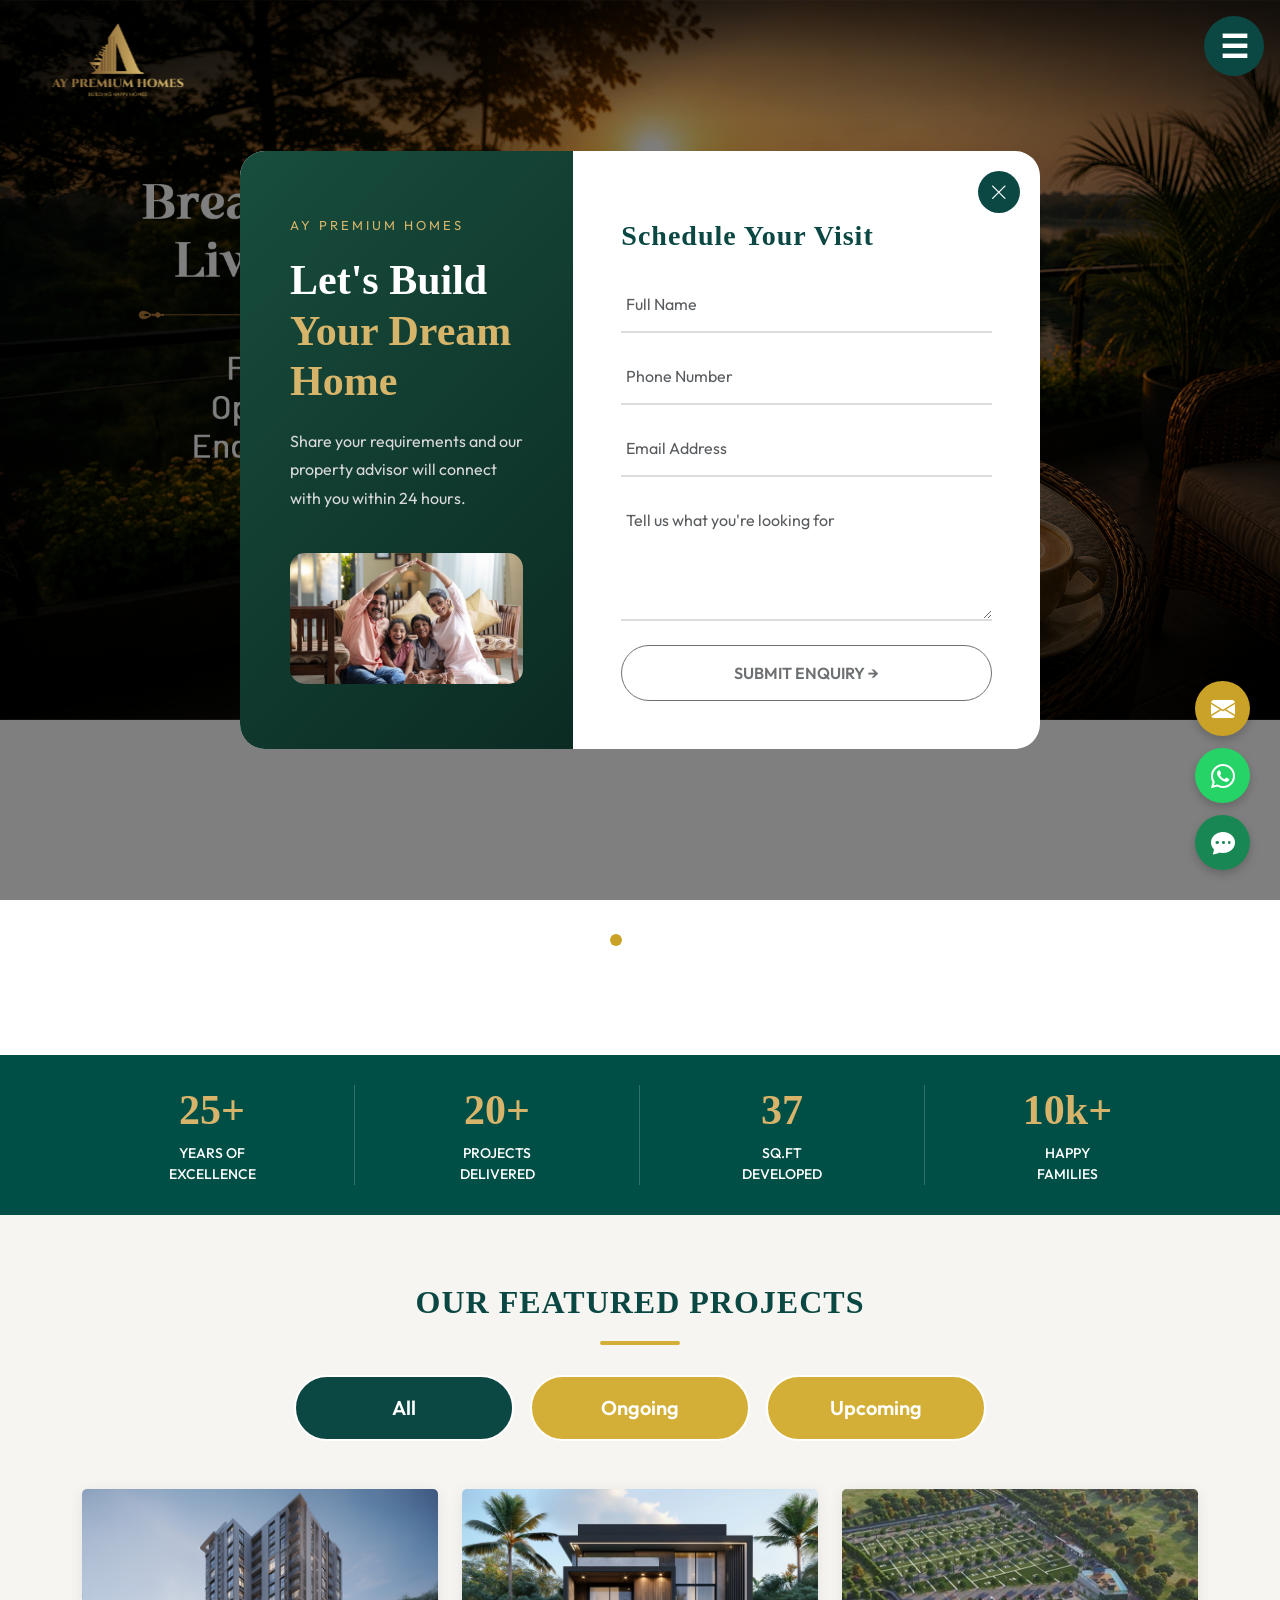
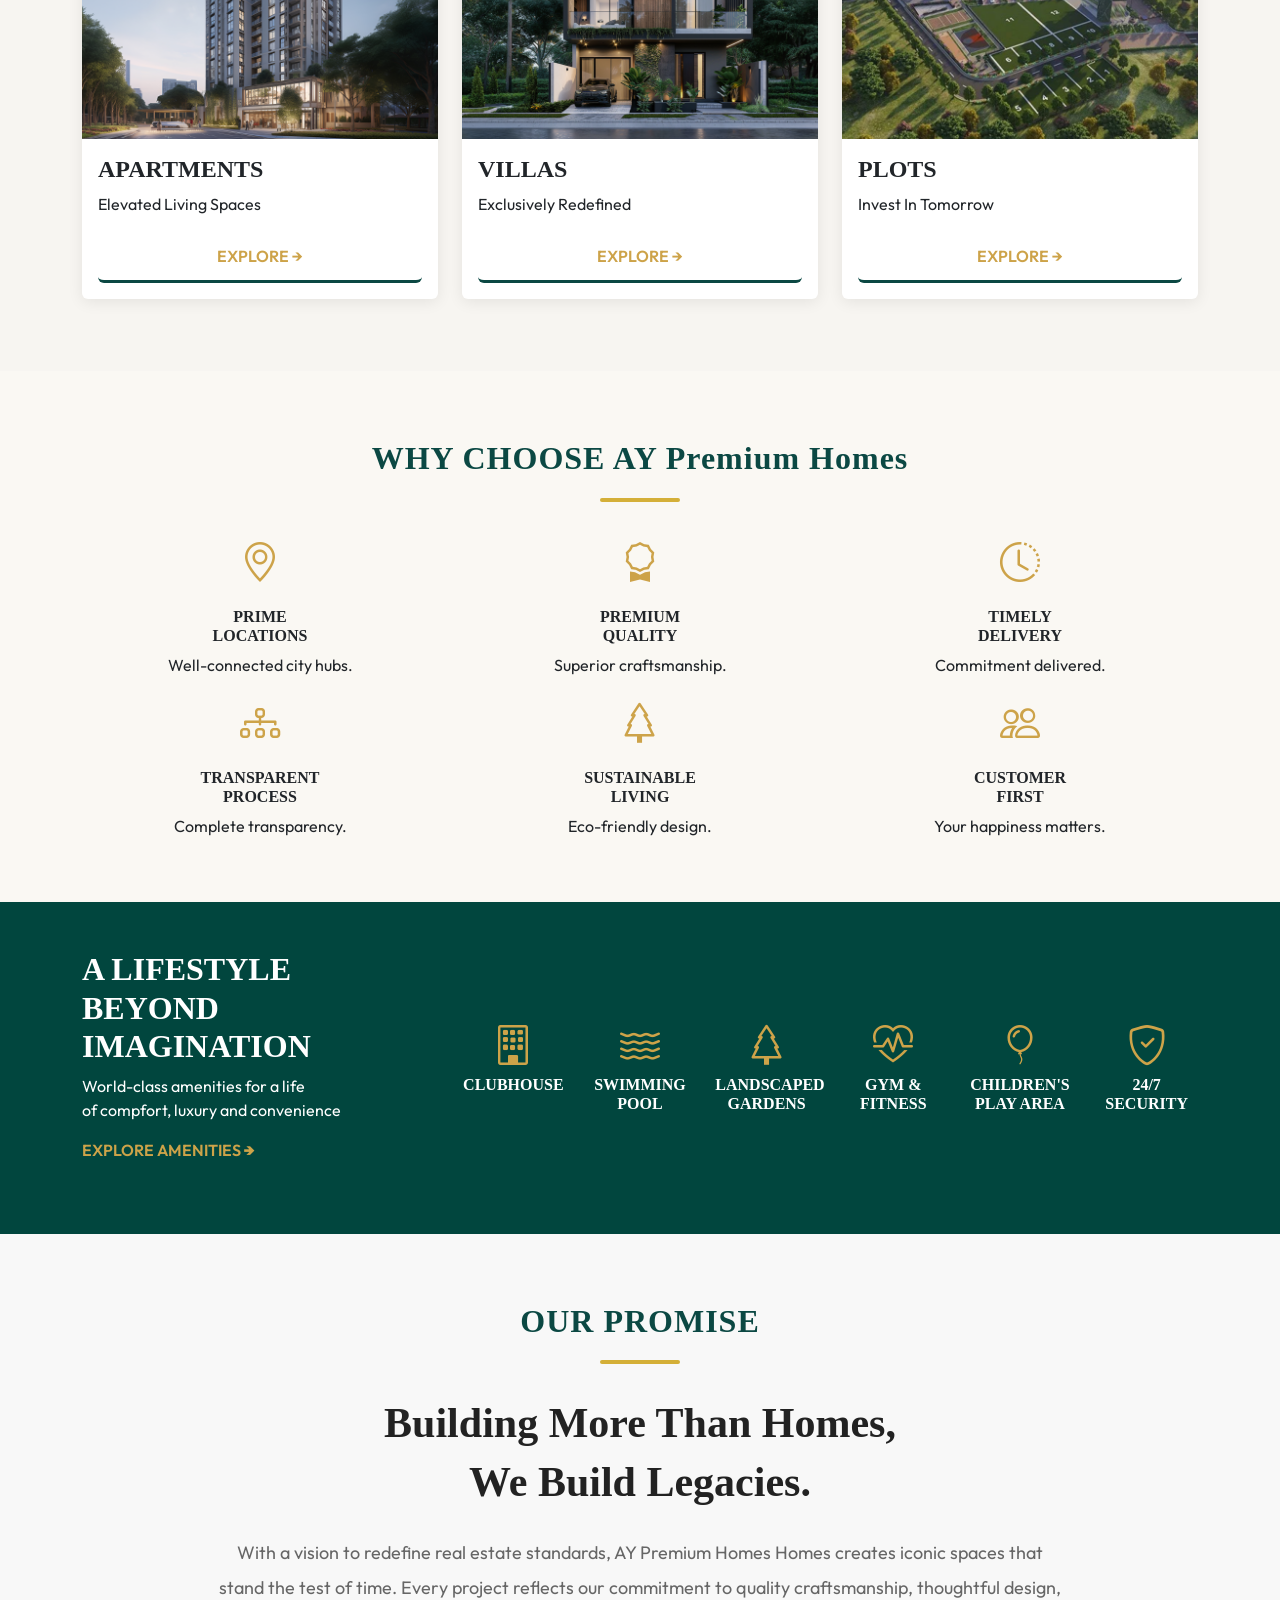
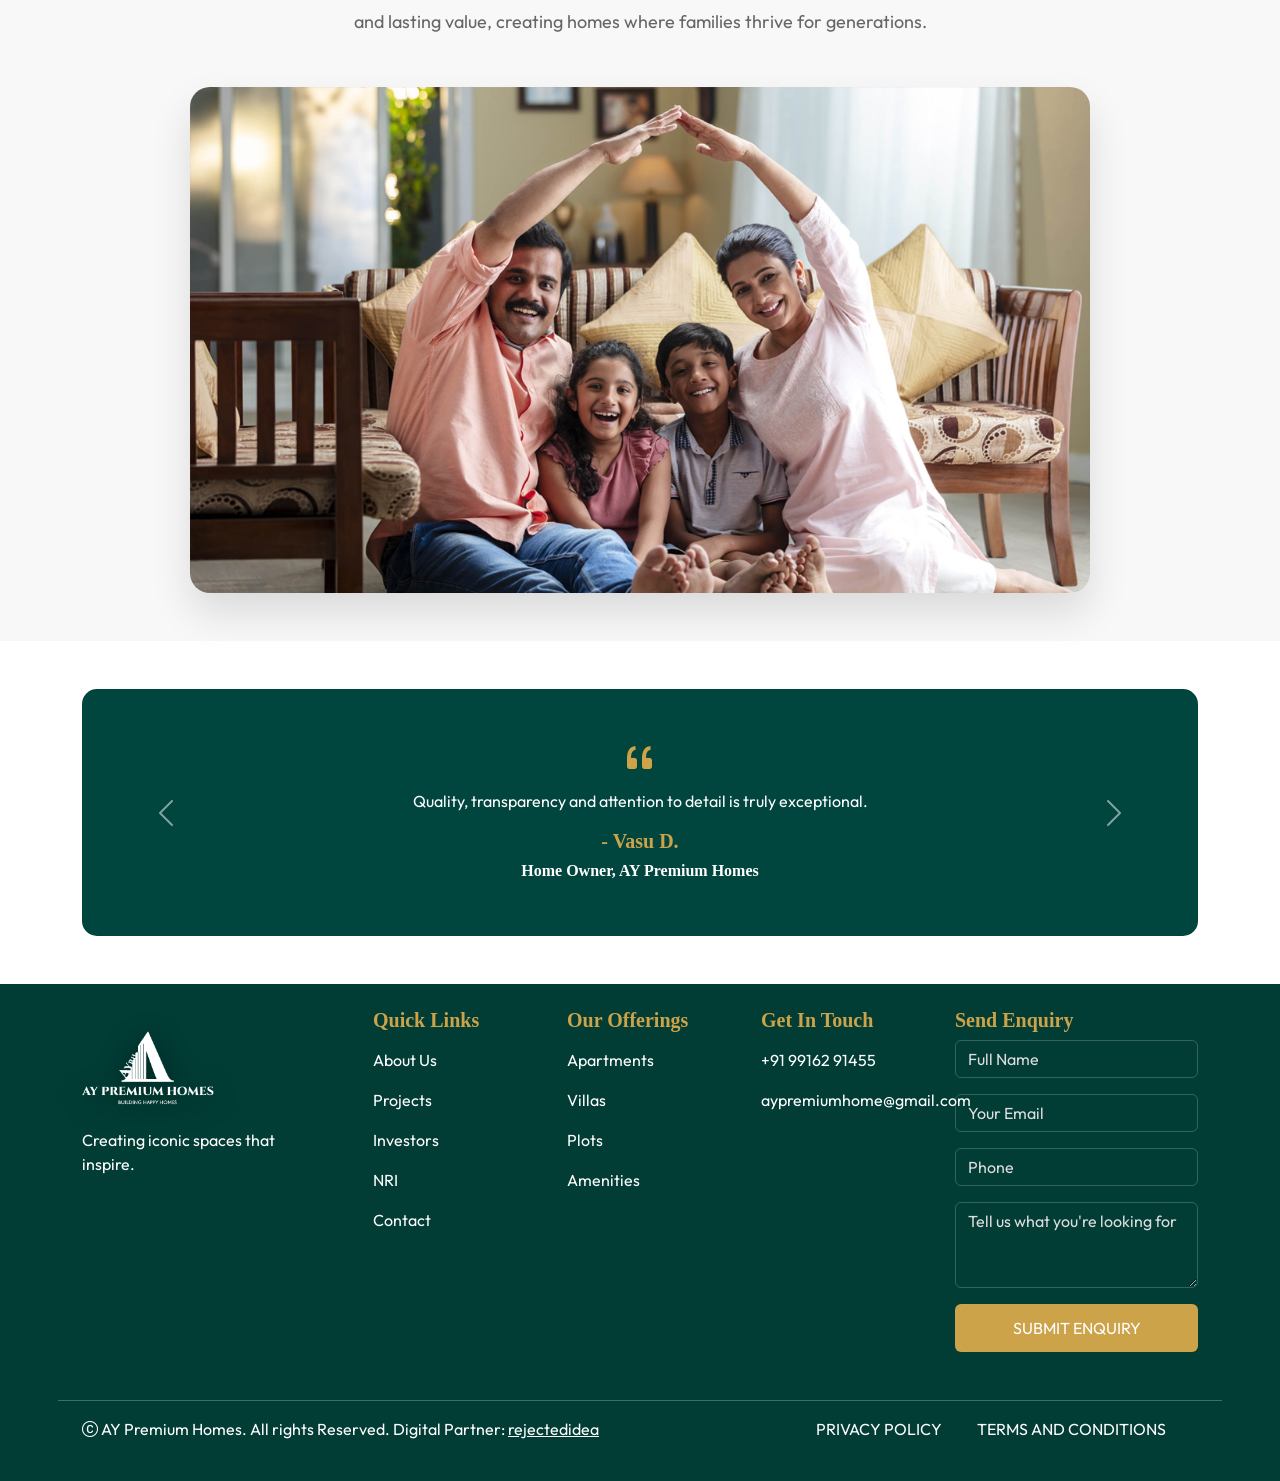
==== commit ad5811f7: "title has updated" ====
--- a/index.html
+++ b/index.html
@@ -315,7 +315,7 @@
     <section class="why-section py-5" data-aos="fade-up">
       <div class="container">
         <h2 class="text-center section-title">
-          WHY CHOOSE AY HOMES
+          WHY CHOOSE AY Premium Homes
           <!-- <span class="fw-bolder gold"> → </span> -->
           <!-- <span class="fw-bolder gold"> ← </span> -->
         </h2>
@@ -479,7 +479,7 @@
           </h6>
 
           <p class="promise-text">
-            With a vision to redefine real estate standards, AY Homes creates
+            With a vision to redefine real estate standards, AY Premium Homes Homes creates
             iconic spaces that stand the test of time. Every project reflects
             our commitment to quality craftsmanship, thoughtful design, and
             lasting value, creating homes where families thrive for generations.
@@ -632,7 +632,7 @@
           <div class="row g-0">
             <!-- Left -->
             <div class="col-lg-5 enquiry-left">
-              <span class="mini-title">AY HOMES</span>
+              <span class="mini-title">AY Premium Homes</span>
 
               <h2>
                 Let's Build
@@ -652,7 +652,7 @@
 
             <!-- Right -->
             <div class="col-lg-7 p-5">
-              <h3 class="mb-4">Schedule a Free Consultation</h3>
+              <h3 class="mb-4 section-title">Schedule Your Visit</h3>
 
               <form id="contactForm">
                 <div class="mb-3">
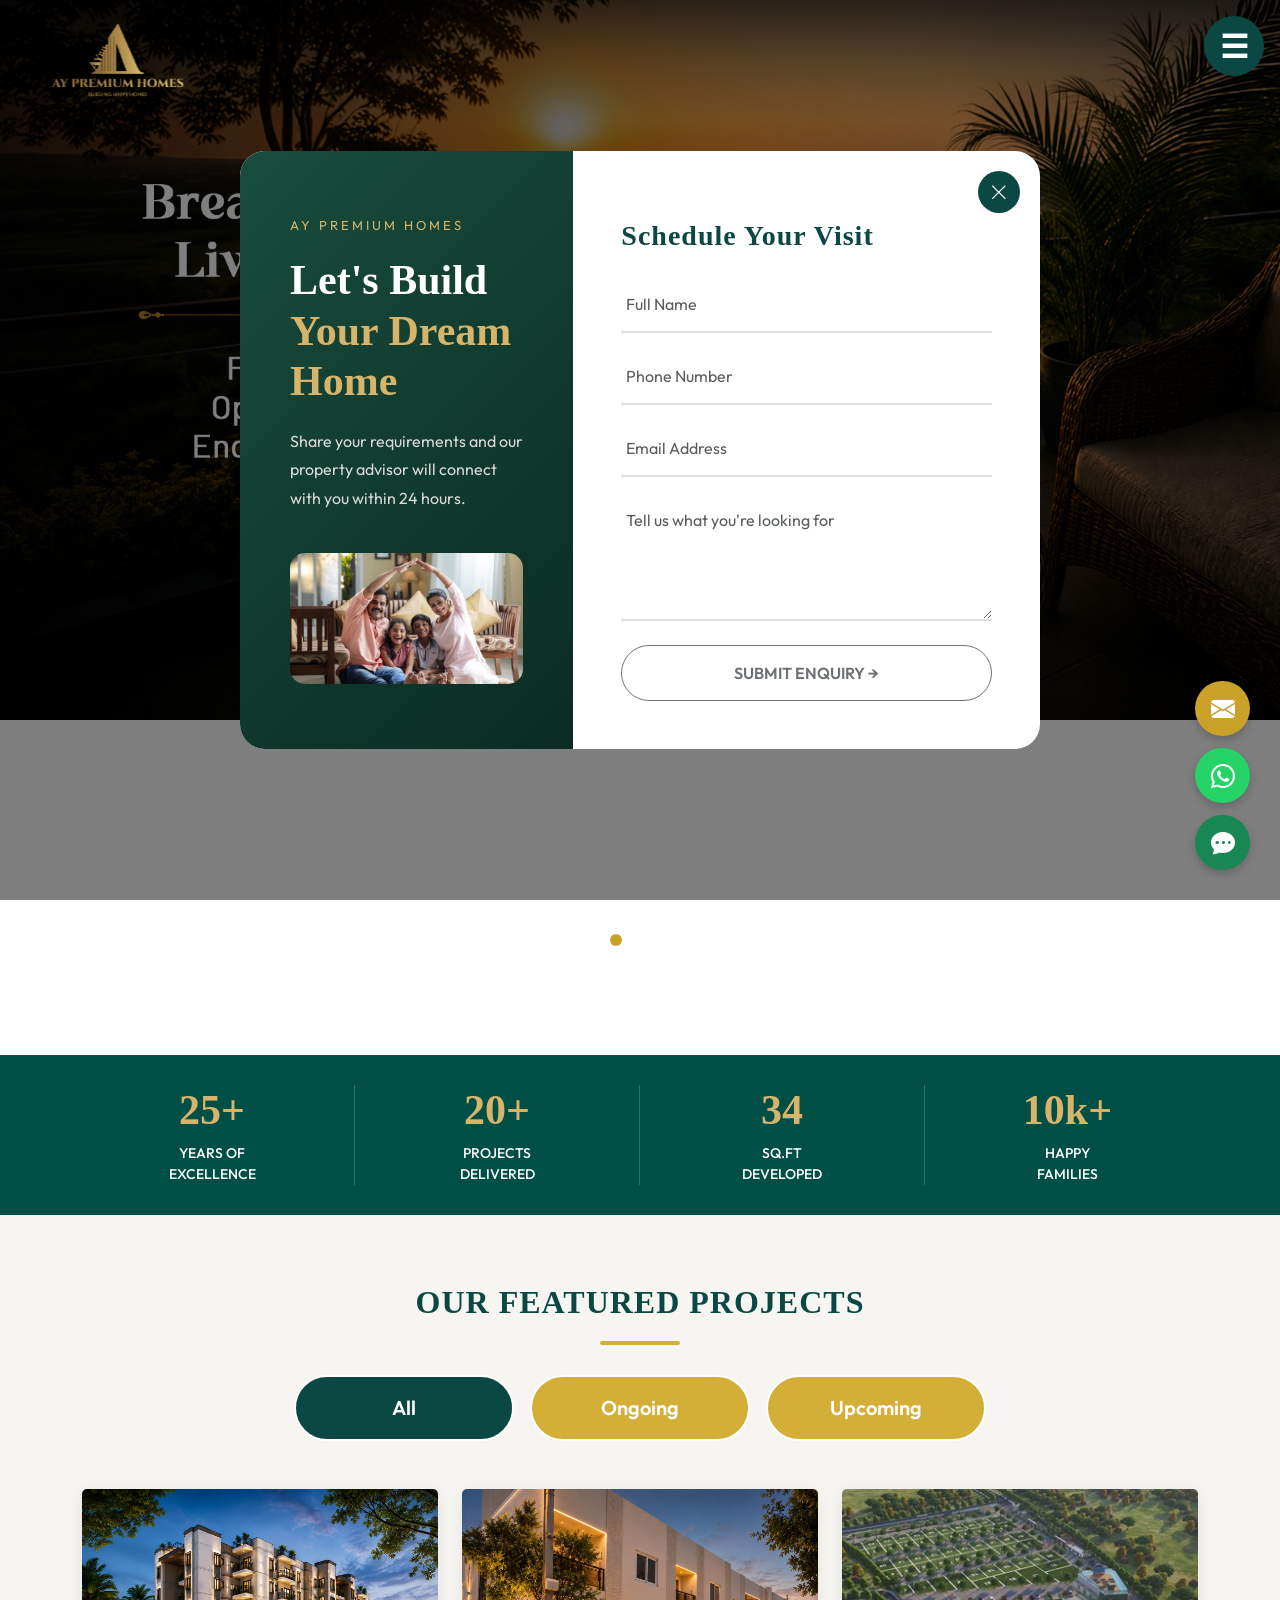
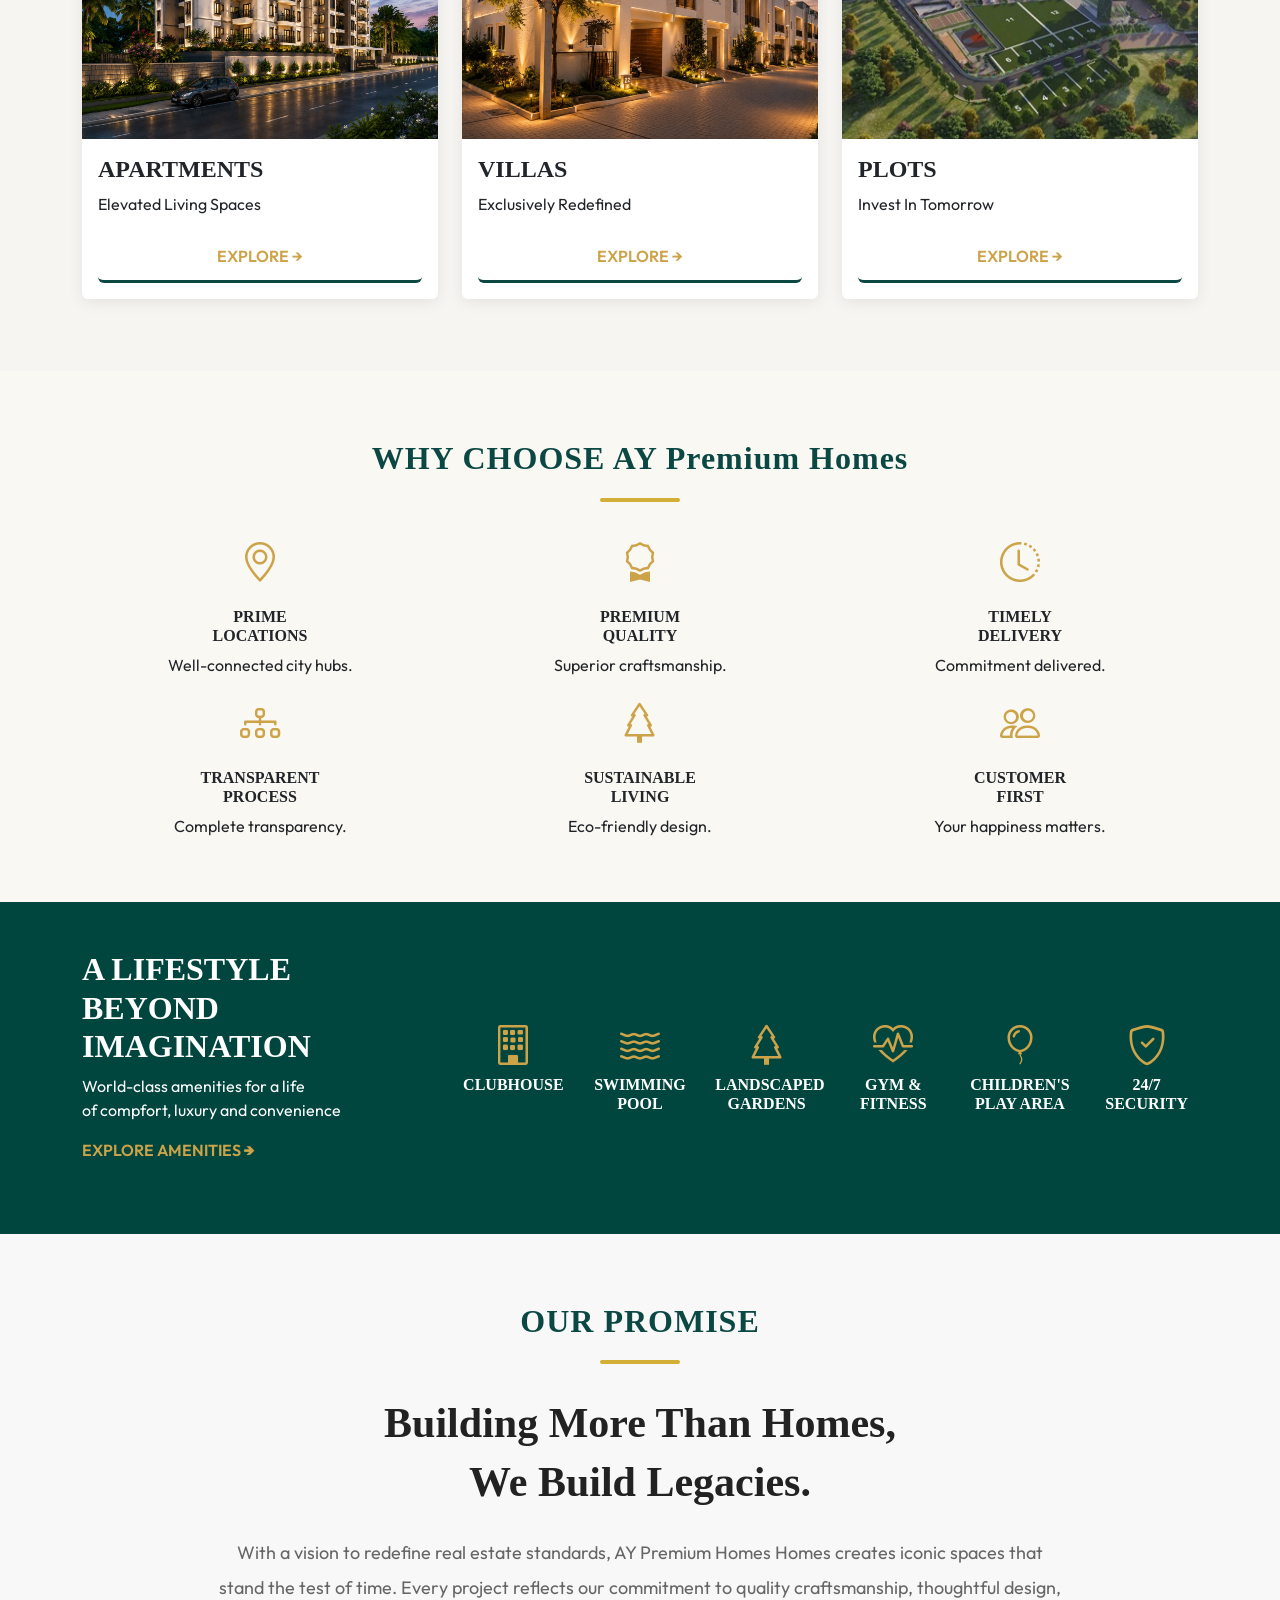
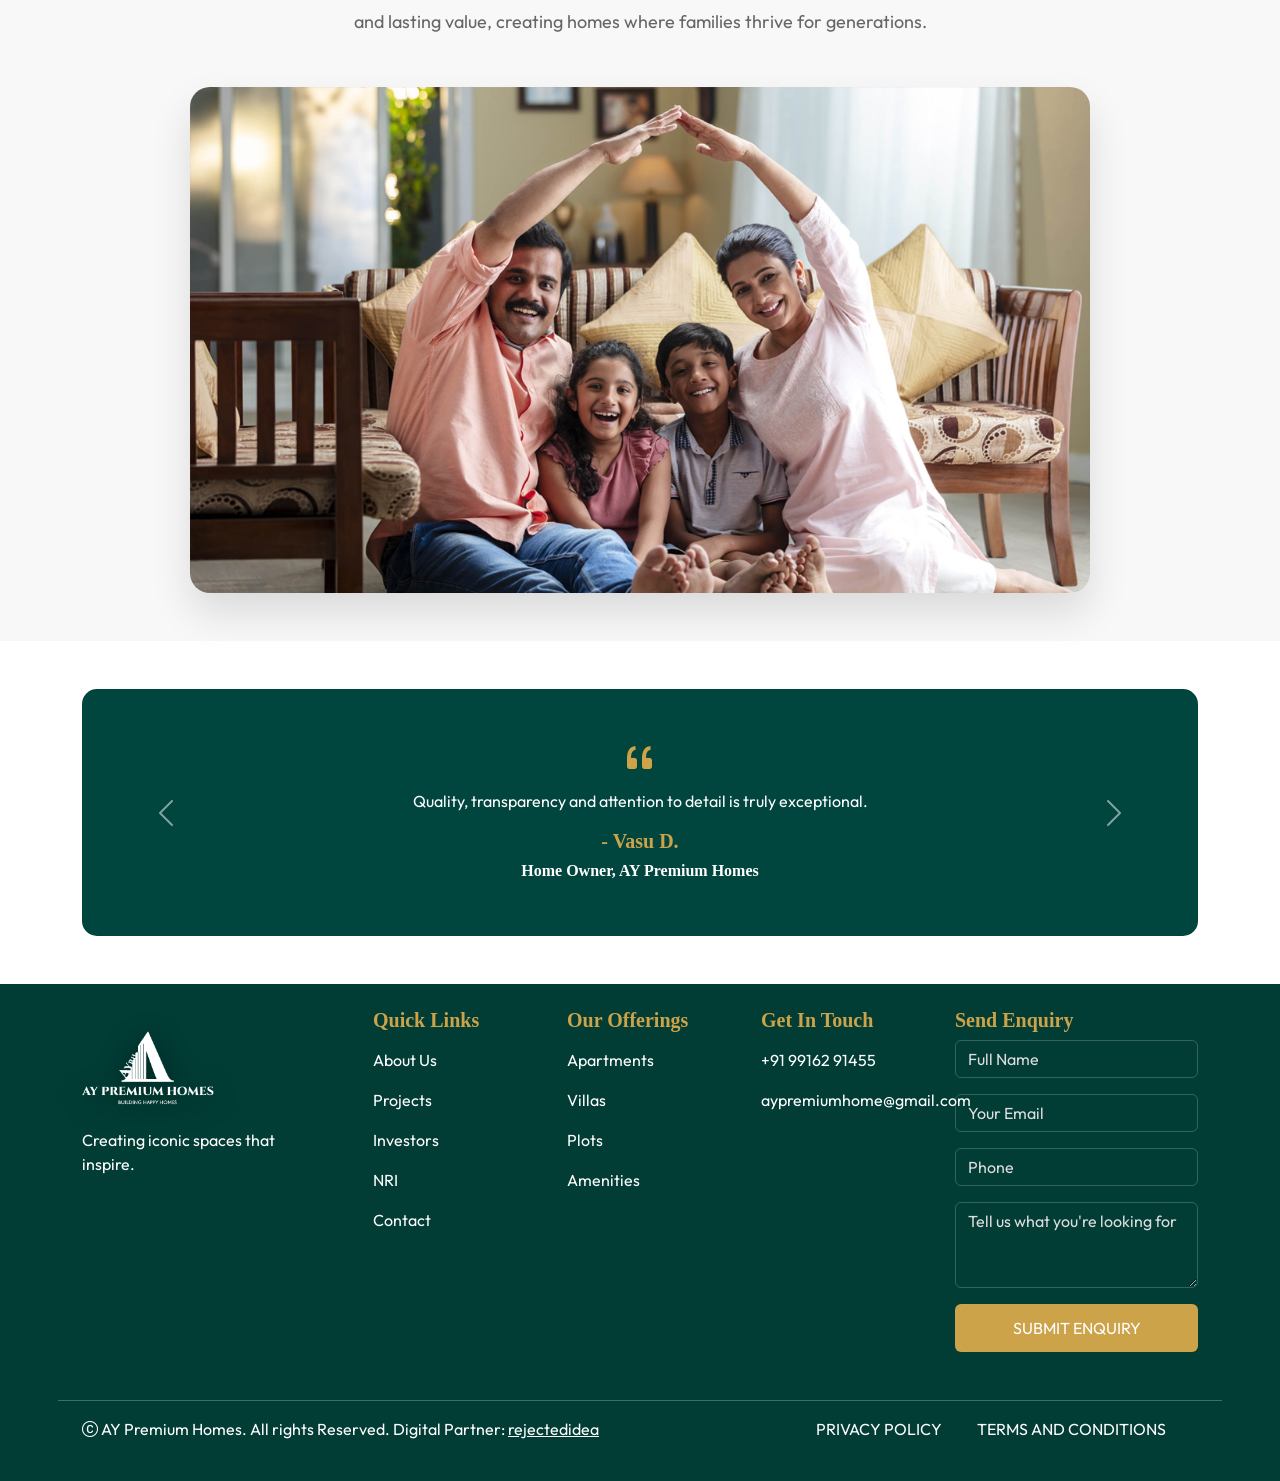
==== commit 03fb8851: "Title and project image has updated." ====
--- a/index.html
+++ b/index.html
@@ -3,7 +3,7 @@
   <head>
     <meta charset="UTF-8" />
     <meta name="viewport" content="width=device-width, initial-scale=1.0" />
-    <title>Real Estate Landing Page</title>
+    <title>Real Estate Landing</title>
     <!-- Google Font -->
     <link rel="preconnect" href="https://fonts.googleapis.com" />
     <link rel="preconnect" href="https://fonts.gstatic.com" crossorigin />
@@ -61,7 +61,7 @@
         <div class="carousel-inner">
           <div class="carousel-item active">
             <img
-              src="./images/HomePageSection/HomePageBanner_1.jpg"
+              src="./images/HomePageSection/Home Page Banner_1.png"
               class="img-fluid d-block w-100"
               alt="Image 1"
             />
@@ -202,7 +202,7 @@
                   <div class="col-lg-4">
                     <div class="card project-card h-100" data-aos="zoom-in">
                       <img
-                        src="./images/HomePageSection/ApartmentSection.png"
+                        src="./images/HomePageSection/AY Lake Avenue.png"
                         class="card-img-top"
                       />
                       <div class="card-body">
@@ -218,7 +218,7 @@
                   <div class="col-lg-4">
                     <div class="card project-card h-100" data-aos="zoom-in">
                       <img
-                        src="./images/HomePageSection/VillaSection.png"
+                        src="./images/HomePageSection/Villa Image .png"
                         class="card-img-top"
                       />
                       <div class="card-body">
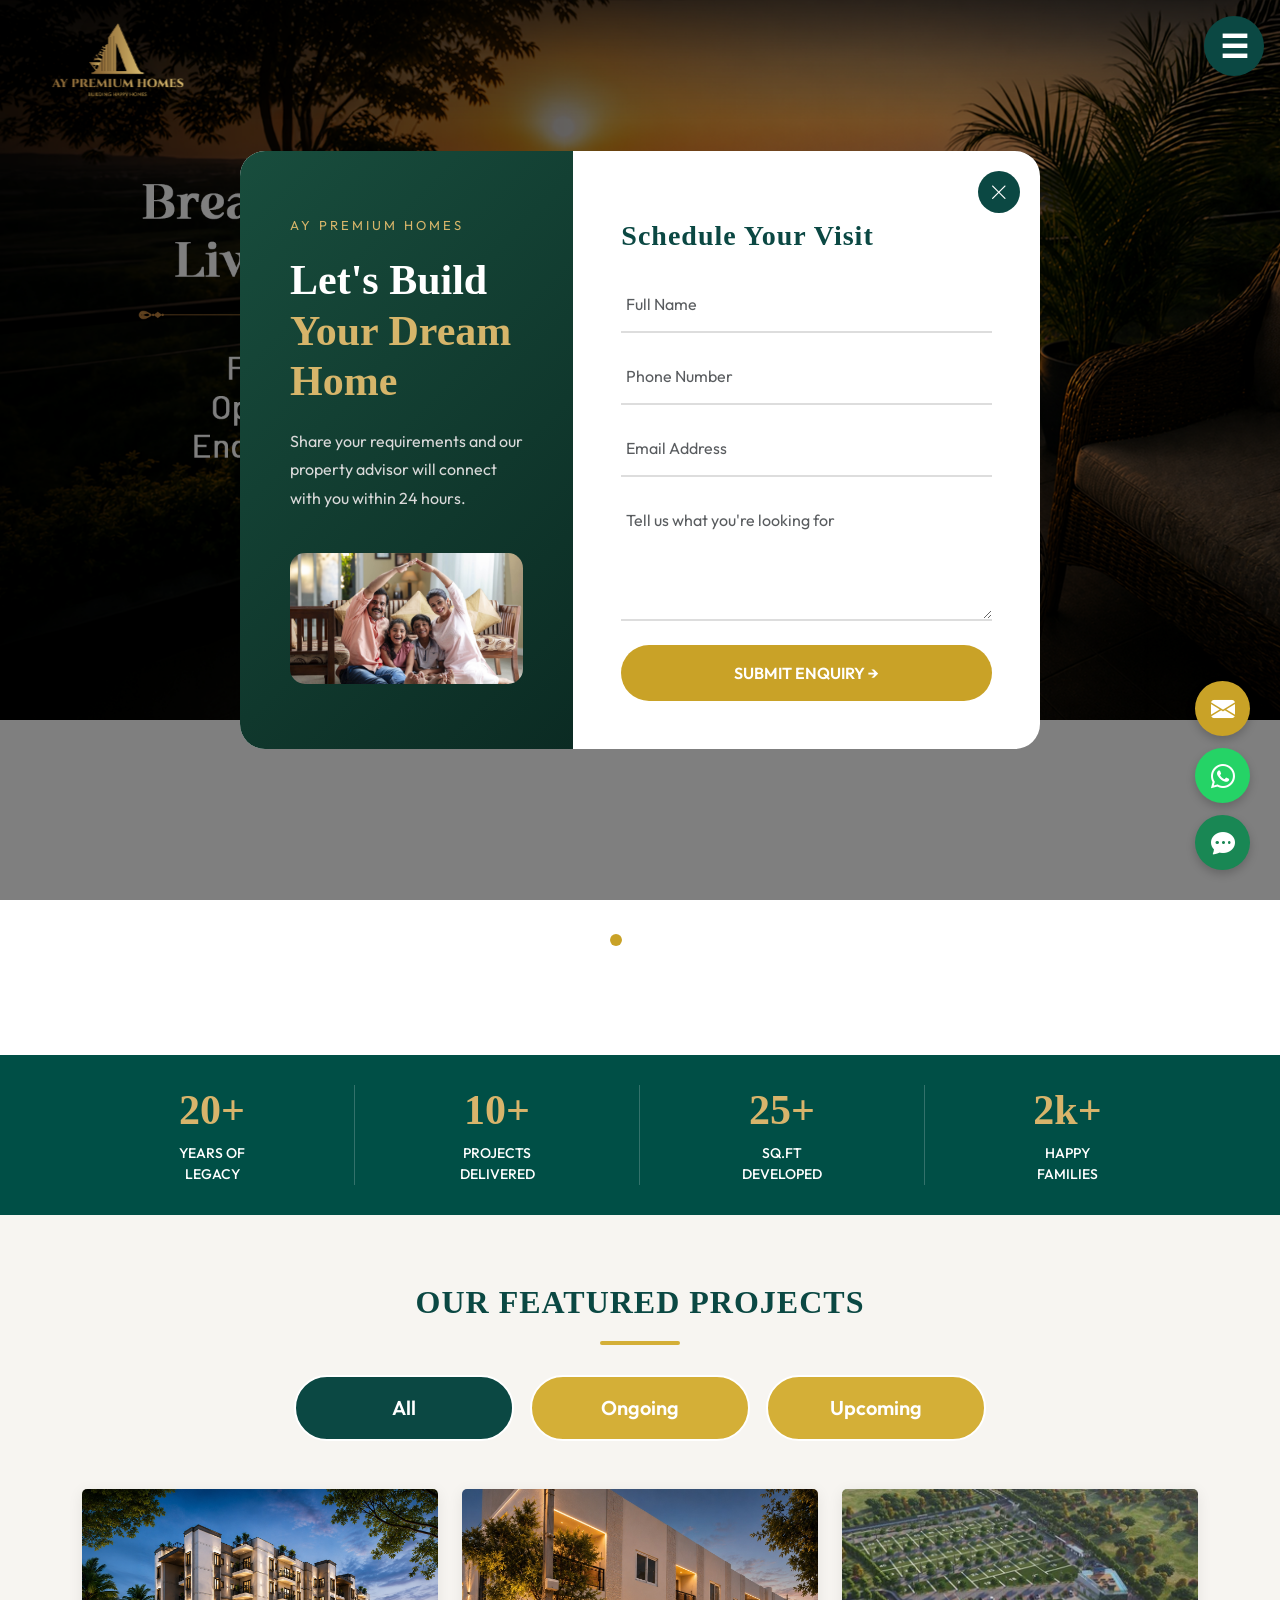
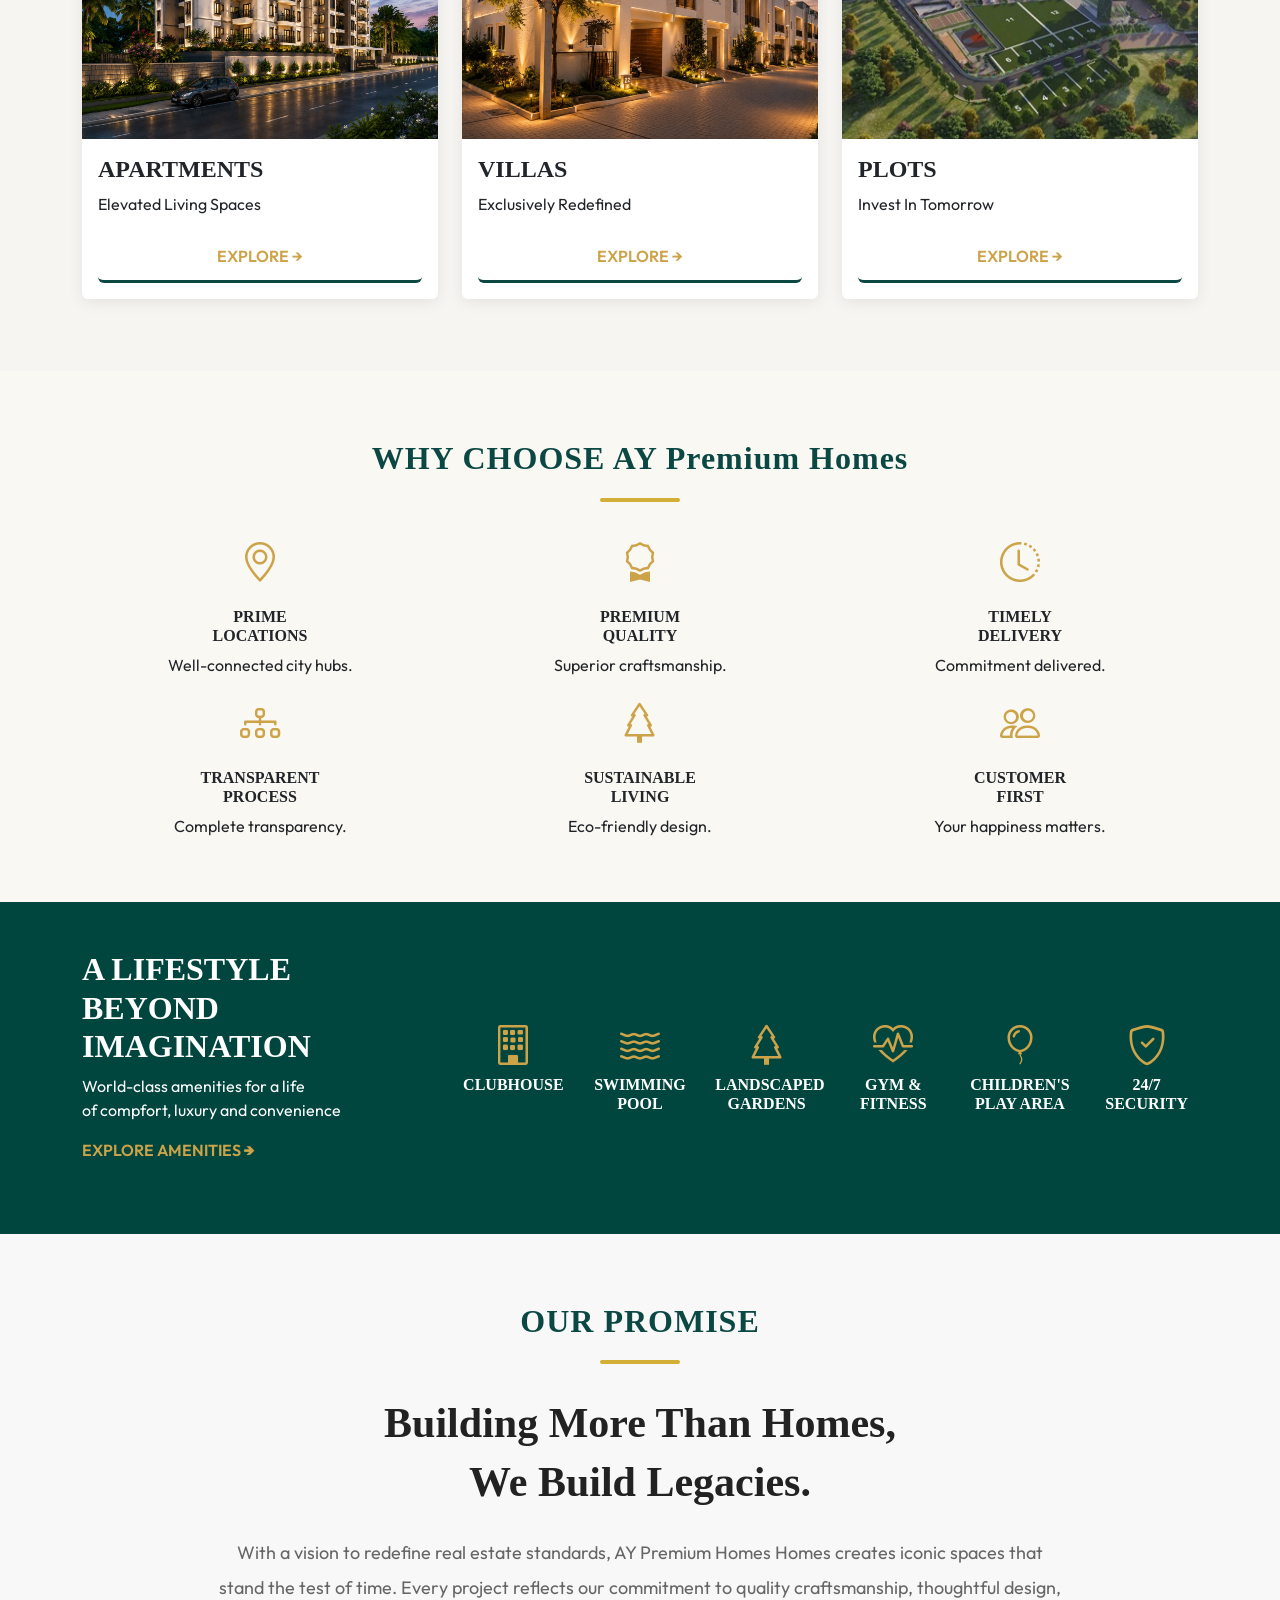
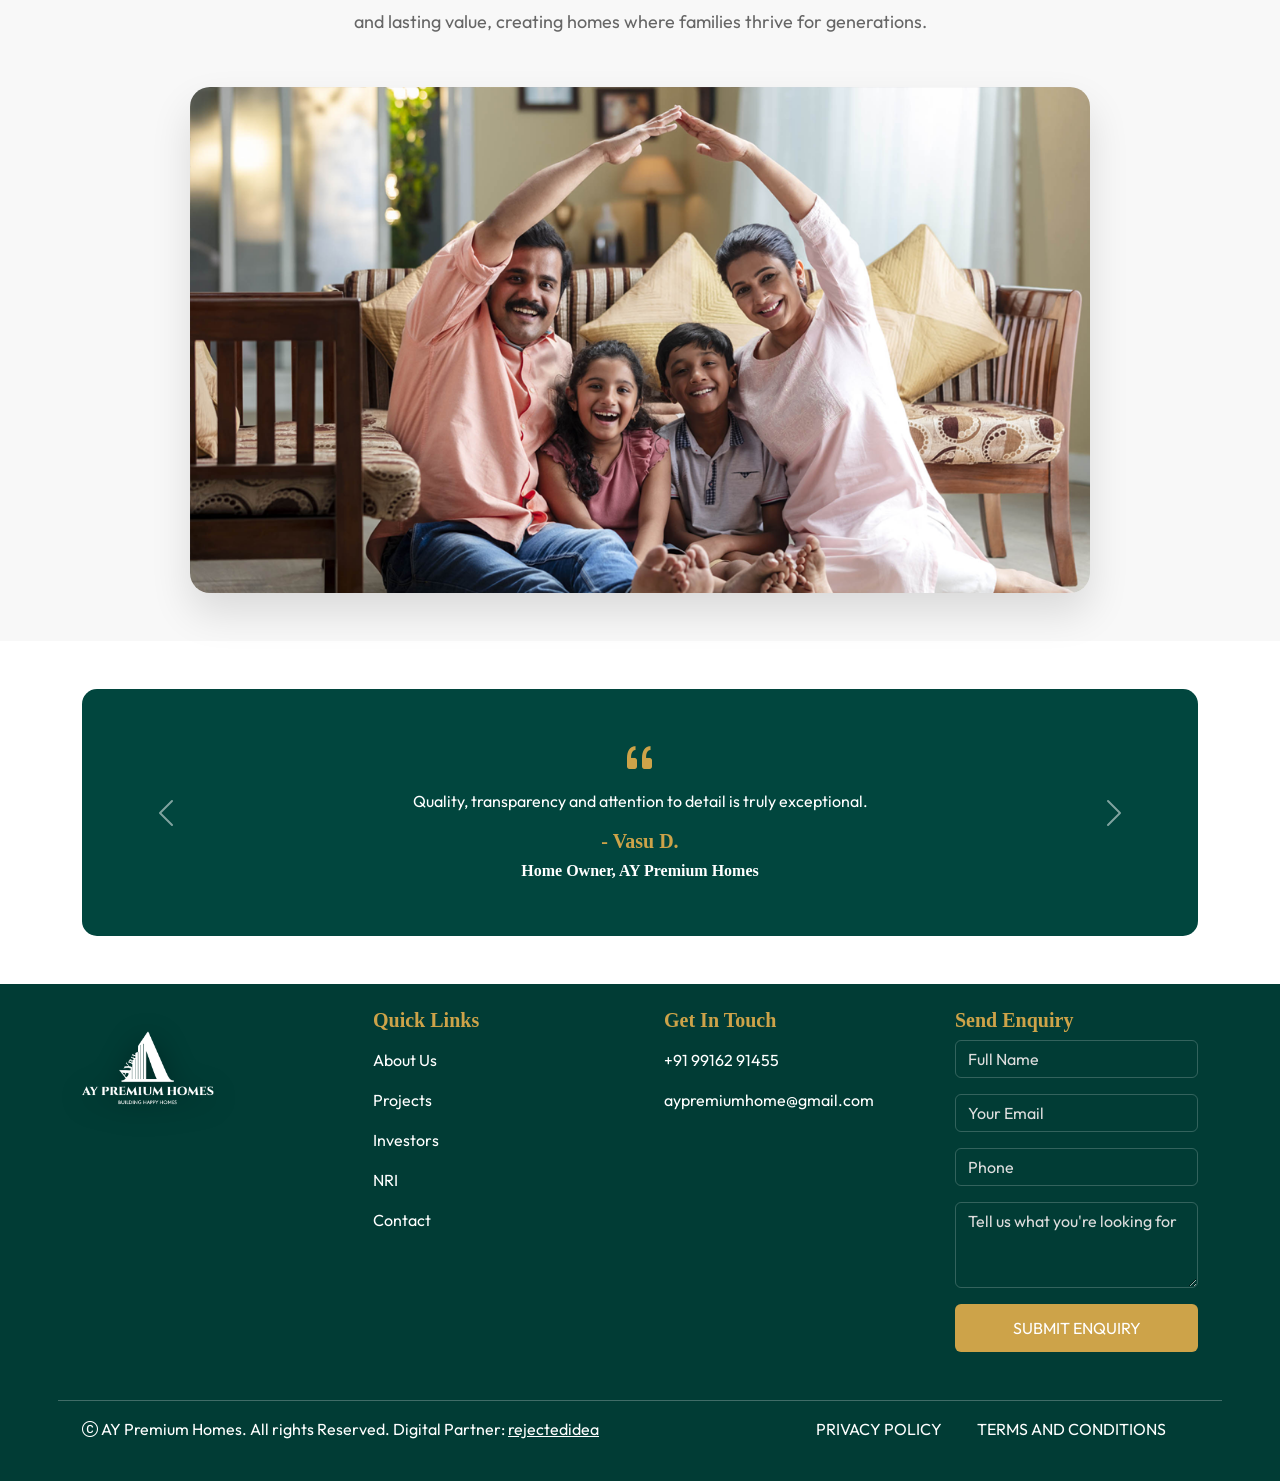
==== commit fda19efa: "footer and projects has updated." ====
--- a/index.html
+++ b/index.html
@@ -102,12 +102,12 @@
         <div class="container">
           <div class="row text-center">
             <div class="col-md-3 stat-item">
-              <h2 class="counter" data-target="25">0</h2>
-              <p>YEARS OF <br />EXCELLENCE</p>
+              <h2 class="counter" data-target="20">0</h2>
+              <p>YEARS OF <br />LEGACY</p>
             </div>
 
             <div class="col-md-3 stat-item">
-              <h2 class="counter" data-target="20">0</h2>
+              <h2 class="counter" data-target="10">0</h2>
               <p>
                 PROJECTS <br />
                 DELIVERED
@@ -115,7 +115,7 @@
             </div>
 
             <div class="col-md-3 stat-item">
-              <h2 class="counter" data-target="50">0</h2>
+              <h2 class="counter" data-target="25">0</h2>
               <p>
                 SQ.FT <br />
                 DEVELOPED
@@ -123,7 +123,7 @@
             </div>
 
             <div class="col-md-3 stat-item">
-              <h2 class="counter" data-target="10">0</h2>
+              <h2 class="counter" data-target="2">0</h2>
               <p>
                 HAPPY <br />
                 FAMILIES
--- a/styles/style.css
+++ b/styles/style.css
@@ -603,6 +603,9 @@
 } */
 
 @media (max-width: 768px) {
+  .footer-logo{
+    height: 120px;
+  }
    .hero-section {
       height: 70vh;
       background-position: cover;
@@ -687,6 +690,11 @@
 .hero-carousel .carousel-inner .carousel-item {
    height: 90vh;
 }
+
+ /* .footer-logo {
+        max-width: 220px;
+        margin: 0 auto 30px;
+    } */
 }
 
 
@@ -695,6 +703,11 @@
     height: 55vh;
    /* // background-position: center; */
   }
+/* 
+  .footer-logo {
+        max-width: 180px;
+        margin: 0 auto 25px;
+    } */
 }
 /*=============================
         OUR PROMISE
@@ -973,4 +986,35 @@
 
 .hero-carousel .carousel-inner .carousel-item {
    height: 135vh;
+}
+
+/* 
+.footer-logo {
+    width: 100%;
+    max-width: 280px;   /* Desktop size 
+}
+
+.footer-logo img {
+    width: 100%;
+    height: auto;
+    display: block;
+} */
+
+/* Large Desktop */
+/* @media (min-width: 1400px) {
+    .footer-logo {
+        max-width: 320px;
+    }
+} */
+
+/* Laptop */
+@media (max-width: 1200px) {
+    .footer-logo {
+        max-width: 240px;
+    }
+}
+
+.footer-logo{
+    /* max-width:280px; */
+    height: 180px;
 }
